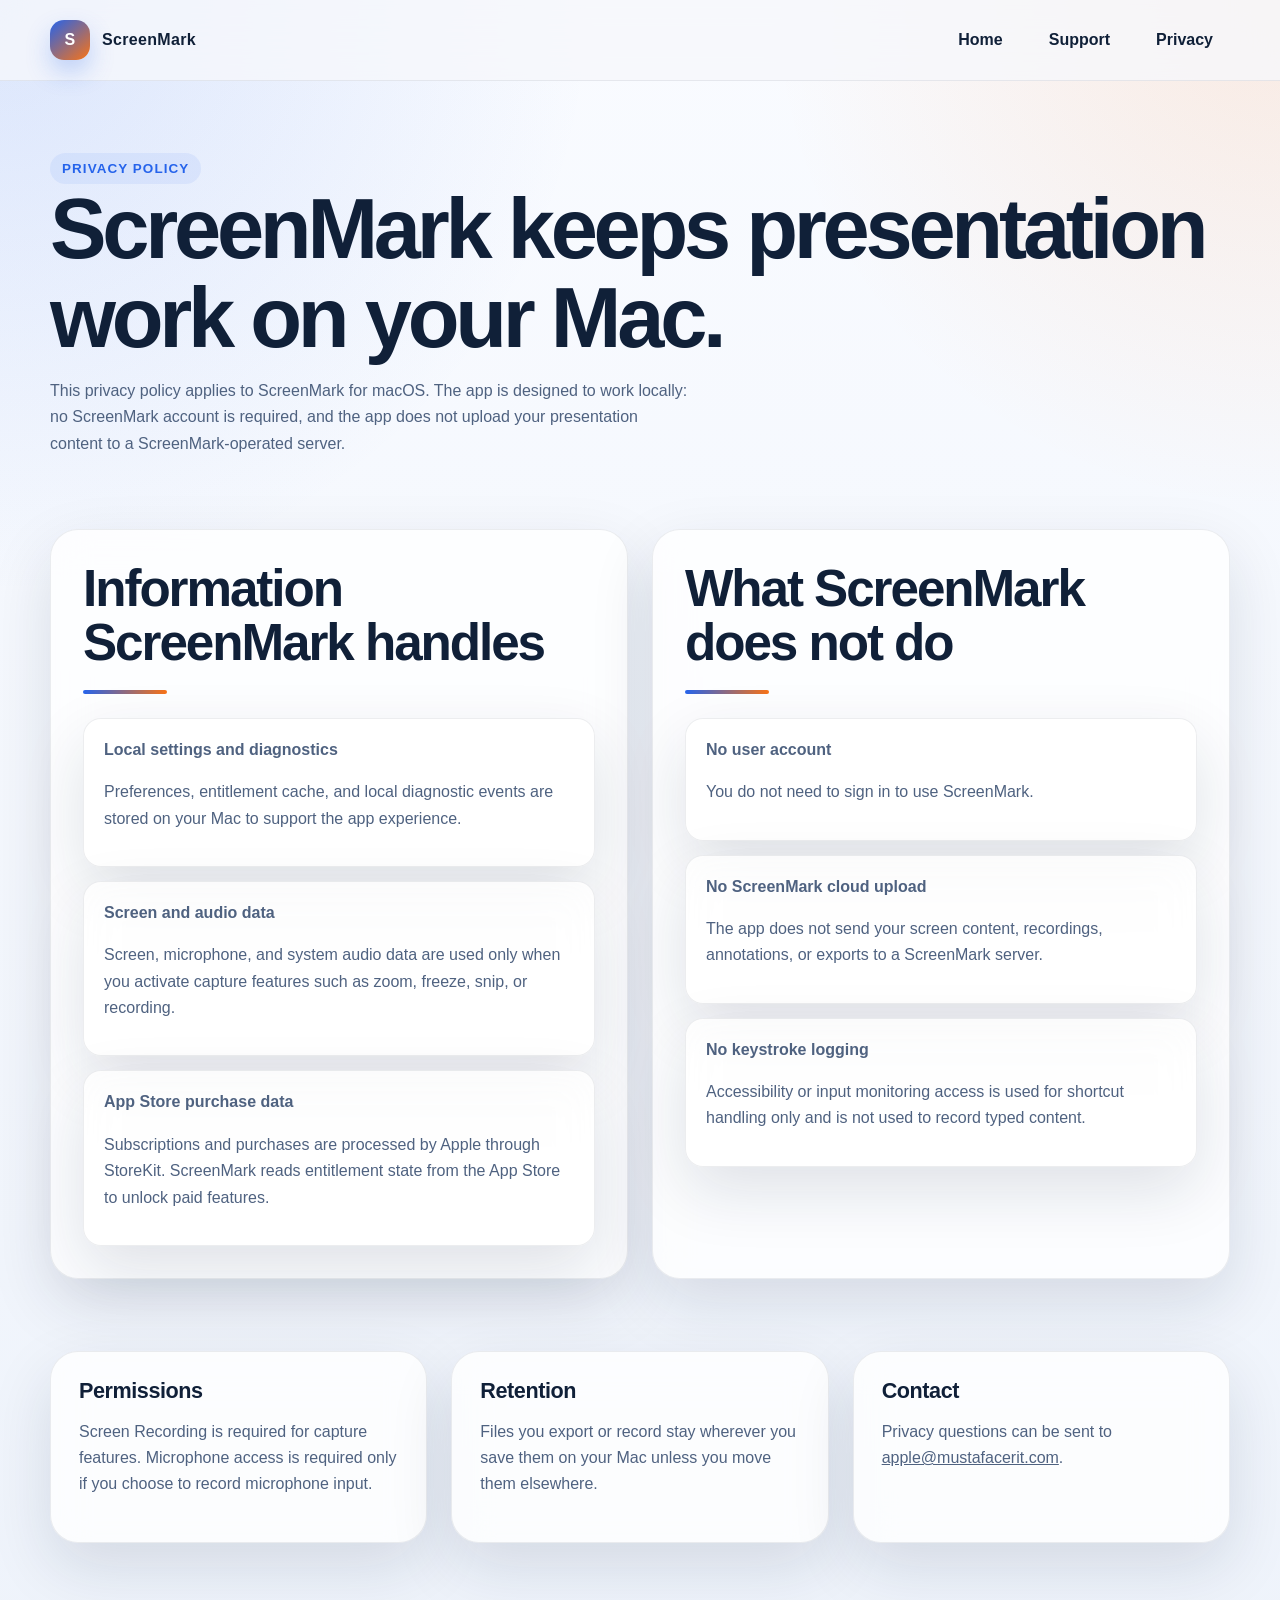
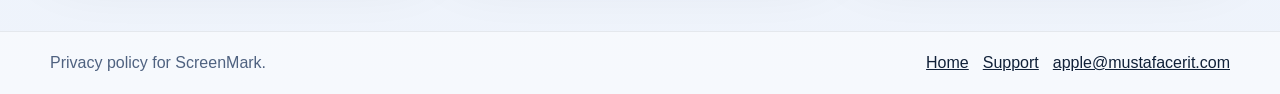
==== privacy/index.html @ 44aa9e3c "Initial site deployment — privacy, support, home pages Co-authored-by: Copilot <223556219+Copilot@us" ====
<!doctype html>
<html lang="en">
<head>
  <meta charset="utf-8">
  <meta name="viewport" content="width=device-width, initial-scale=1">
  <title>ScreenMark Privacy Policy</title>
  <meta name="description" content="Privacy policy for ScreenMark on macOS.">
  <link rel="stylesheet" href="../assets/site.css">
</head>
<body>
  <header class="site-header">
    <div class="shell">
      <a class="brand" href="../">
        <span class="brand-mark">S</span>
        <span>ScreenMark</span>
      </a>
      <nav class="nav" aria-label="Primary">
        <a href="../">Home</a>
        <a href="../support/">Support</a>
        <a href="./">Privacy</a>
      </nav>
    </div>
  </header>

  <main>
    <section class="page-hero">
      <div class="shell">
        <span class="eyebrow">Privacy policy</span>
        <h1>ScreenMark keeps presentation work on your Mac.</h1>
        <p>
          This privacy policy applies to ScreenMark for macOS. The app is designed to work locally:
          no ScreenMark account is required, and the app does not upload your presentation content to
          a ScreenMark-operated server.
        </p>
      </div>
    </section>

    <section class="section">
      <div class="shell two-up">
        <article class="panel">
          <h2>Information ScreenMark handles</h2>
          <div class="accent-rule"></div>
          <ul class="info-list">
            <li>
              <strong>Local settings and diagnostics</strong>
              <p>Preferences, entitlement cache, and local diagnostic events are stored on your Mac to support the app experience.</p>
            </li>
            <li>
              <strong>Screen and audio data</strong>
              <p>Screen, microphone, and system audio data are used only when you activate capture features such as zoom, freeze, snip, or recording.</p>
            </li>
            <li>
              <strong>App Store purchase data</strong>
              <p>Subscriptions and purchases are processed by Apple through StoreKit. ScreenMark reads entitlement state from the App Store to unlock paid features.</p>
            </li>
          </ul>
        </article>

        <article class="panel">
          <h2>What ScreenMark does not do</h2>
          <div class="accent-rule"></div>
          <ul class="info-list">
            <li>
              <strong>No user account</strong>
              <p>You do not need to sign in to use ScreenMark.</p>
            </li>
            <li>
              <strong>No ScreenMark cloud upload</strong>
              <p>The app does not send your screen content, recordings, annotations, or exports to a ScreenMark server.</p>
            </li>
            <li>
              <strong>No keystroke logging</strong>
              <p>Accessibility or input monitoring access is used for shortcut handling only and is not used to record typed content.</p>
            </li>
          </ul>
        </article>
      </div>
    </section>

    <section class="section">
      <div class="shell cards-grid">
        <article class="card">
          <h3>Permissions</h3>
          <p>Screen Recording is required for capture features. Microphone access is required only if you choose to record microphone input.</p>
        </article>
        <article class="card">
          <h3>Retention</h3>
          <p>Files you export or record stay wherever you save them on your Mac unless you move them elsewhere.</p>
        </article>
        <article class="card">
          <h3>Contact</h3>
          <p>Privacy questions can be sent to <a href="mailto:apple@mustafacerit.com">apple@mustafacerit.com</a>.</p>
        </article>
      </div>
    </section>
  </main>

  <footer class="site-footer">
    <div class="shell">
      <p>Privacy policy for ScreenMark.</p>
      <div class="footer-links">
        <a href="../">Home</a>
        <a href="../support/">Support</a>
        <a href="mailto:apple@mustafacerit.com">apple@mustafacerit.com</a>
      </div>
    </div>
  </footer>
</body>
</html>
---- assets/site.css ----
:root {
  --ink: #102038;
  --muted: #4f6280;
  --canvas: #f6f8fc;
  --panel: rgba(255, 255, 255, 0.78);
  --panel-strong: rgba(255, 255, 255, 0.92);
  --line: rgba(16, 32, 56, 0.08);
  --cool: #2563eb;
  --cool-soft: #dbeafe;
  --warm: #f97316;
  --warm-soft: #ffedd5;
  --success: #059669;
  --shadow: 0 24px 64px rgba(16, 32, 56, 0.12);
  --radius-lg: 28px;
  --radius-md: 18px;
  --radius-sm: 12px;
}

* {
  box-sizing: border-box;
}

html {
  scroll-behavior: smooth;
}

body {
  margin: 0;
  font-family: "Avenir Next", "SF Pro Display", "Helvetica Neue", sans-serif;
  color: var(--ink);
  background:
    radial-gradient(circle at top left, rgba(37, 99, 235, 0.14), transparent 28%),
    radial-gradient(circle at top right, rgba(249, 115, 22, 0.12), transparent 24%),
    linear-gradient(180deg, #f9fbff 0%, #eef3fb 100%);
}

a {
  color: inherit;
}

.shell {
  width: min(1180px, calc(100% - 40px));
  margin: 0 auto;
}

.site-header {
  position: sticky;
  top: 0;
  z-index: 10;
  backdrop-filter: blur(20px);
  background: rgba(246, 248, 252, 0.78);
  border-bottom: 1px solid var(--line);
}

.site-header .shell,
.site-footer .shell {
  display: flex;
  align-items: center;
  justify-content: space-between;
  gap: 20px;
  padding: 18px 0;
}

.brand {
  display: inline-flex;
  align-items: center;
  gap: 12px;
  text-decoration: none;
  font-weight: 700;
  letter-spacing: 0.02em;
}

.brand-mark {
  width: 40px;
  height: 40px;
  display: grid;
  place-items: center;
  color: white;
  border-radius: 14px;
  background: linear-gradient(140deg, var(--cool), var(--warm));
  box-shadow: 0 12px 24px rgba(37, 99, 235, 0.25);
}

.nav {
  display: flex;
  flex-wrap: wrap;
  gap: 12px;
}

.nav a,
.button-link {
  display: inline-flex;
  align-items: center;
  justify-content: center;
  gap: 8px;
  min-height: 44px;
  padding: 0 16px;
  border-radius: 999px;
  text-decoration: none;
  font-weight: 600;
  border: 1px solid transparent;
}

.nav a:hover,
.button-link:hover {
  border-color: var(--line);
  background: rgba(255, 255, 255, 0.72);
}

.hero {
  padding: 88px 0 56px;
}

.hero-grid,
.two-up,
.feature-grid,
.pricing-grid,
.cards-grid {
  display: grid;
  gap: 24px;
}

.hero-grid {
  grid-template-columns: minmax(0, 1.15fr) minmax(320px, 0.85fr);
  align-items: center;
}

.eyebrow {
  display: inline-flex;
  align-items: center;
  gap: 8px;
  padding: 8px 12px;
  border-radius: 999px;
  background: rgba(37, 99, 235, 0.08);
  color: var(--cool);
  font-size: 0.84rem;
  font-weight: 700;
  letter-spacing: 0.08em;
  text-transform: uppercase;
}

h1,
h2,
h3 {
  margin: 0 0 14px;
  line-height: 1.05;
}

h1 {
  font-size: clamp(3rem, 7vw, 5.3rem);
  letter-spacing: -0.05em;
}

h2 {
  font-size: clamp(2rem, 4vw, 3.2rem);
  letter-spacing: -0.04em;
}

h3 {
  font-size: 1.35rem;
  letter-spacing: -0.02em;
}

p,
li {
  line-height: 1.65;
  color: var(--muted);
}

.hero-copy p {
  max-width: 64ch;
  font-size: 1.08rem;
}

.cta-row {
  display: flex;
  flex-wrap: wrap;
  gap: 14px;
  margin-top: 28px;
}

.button-link.primary {
  color: white;
  background: linear-gradient(135deg, var(--cool), #1d4ed8);
  box-shadow: 0 16px 34px rgba(37, 99, 235, 0.25);
}

.button-link.secondary {
  background: rgba(255, 255, 255, 0.84);
  border-color: var(--line);
}

.hero-panel,
.panel,
.card,
.price-card,
.info-list li {
  background: var(--panel);
  border: 1px solid var(--line);
  box-shadow: var(--shadow);
  backdrop-filter: blur(18px);
}

.hero-panel {
  border-radius: var(--radius-lg);
  padding: 28px;
}

.panel {
  border-radius: var(--radius-lg);
  padding: 32px;
}

.hero-metrics {
  display: grid;
  grid-template-columns: repeat(3, minmax(0, 1fr));
  gap: 14px;
  margin-top: 22px;
}

.metric {
  padding: 16px;
  border-radius: var(--radius-md);
  background: var(--panel-strong);
}

.metric strong {
  display: block;
  font-size: 1.35rem;
  color: var(--ink);
}

.section {
  padding: 36px 0;
}

.feature-grid,
.pricing-grid,
.cards-grid {
  grid-template-columns: repeat(3, minmax(0, 1fr));
}

.card,
.price-card {
  border-radius: var(--radius-lg);
  padding: 28px;
}

.price-card.highlight {
  border-color: rgba(37, 99, 235, 0.28);
  background:
    linear-gradient(180deg, rgba(37, 99, 235, 0.06), rgba(255, 255, 255, 0.92)),
    white;
}

.price-tag {
  display: inline-flex;
  align-items: baseline;
  gap: 6px;
  font-size: 2rem;
  font-weight: 800;
  color: var(--ink);
}

.price-tag span {
  font-size: 0.95rem;
  font-weight: 600;
  color: var(--muted);
}

.pill {
  display: inline-flex;
  align-items: center;
  gap: 8px;
  margin-top: 12px;
  padding: 7px 12px;
  border-radius: 999px;
  font-size: 0.86rem;
  font-weight: 700;
}

.pill.cool {
  background: var(--cool-soft);
  color: var(--cool);
}

.pill.warm {
  background: var(--warm-soft);
  color: #c2410c;
}

.info-list {
  list-style: none;
  padding: 0;
  margin: 0;
  display: grid;
  gap: 14px;
}

.info-list li {
  padding: 18px 20px;
  border-radius: var(--radius-md);
}

.legal-note {
  font-size: 0.94rem;
}

.site-footer {
  margin-top: 52px;
  border-top: 1px solid var(--line);
  background: rgba(255, 255, 255, 0.5);
}

.site-footer p {
  margin: 0;
}

.footer-links {
  display: flex;
  flex-wrap: wrap;
  gap: 14px;
}

.page-hero {
  padding: 72px 0 20px;
}

.page-hero p {
  max-width: 72ch;
}

.two-up {
  grid-template-columns: repeat(2, minmax(0, 1fr));
}

.accent-rule {
  width: 84px;
  height: 4px;
  margin: 20px 0 24px;
  border-radius: 999px;
  background: linear-gradient(90deg, var(--cool), var(--warm));
}

@media (max-width: 920px) {
  .hero-grid,
  .two-up,
  .feature-grid,
  .pricing-grid,
  .cards-grid {
    grid-template-columns: 1fr;
  }

  .site-header .shell,
  .site-footer .shell {
    flex-direction: column;
    align-items: flex-start;
  }

  .hero {
    padding-top: 56px;
  }

  .hero-metrics {
    grid-template-columns: 1fr;
  }
}
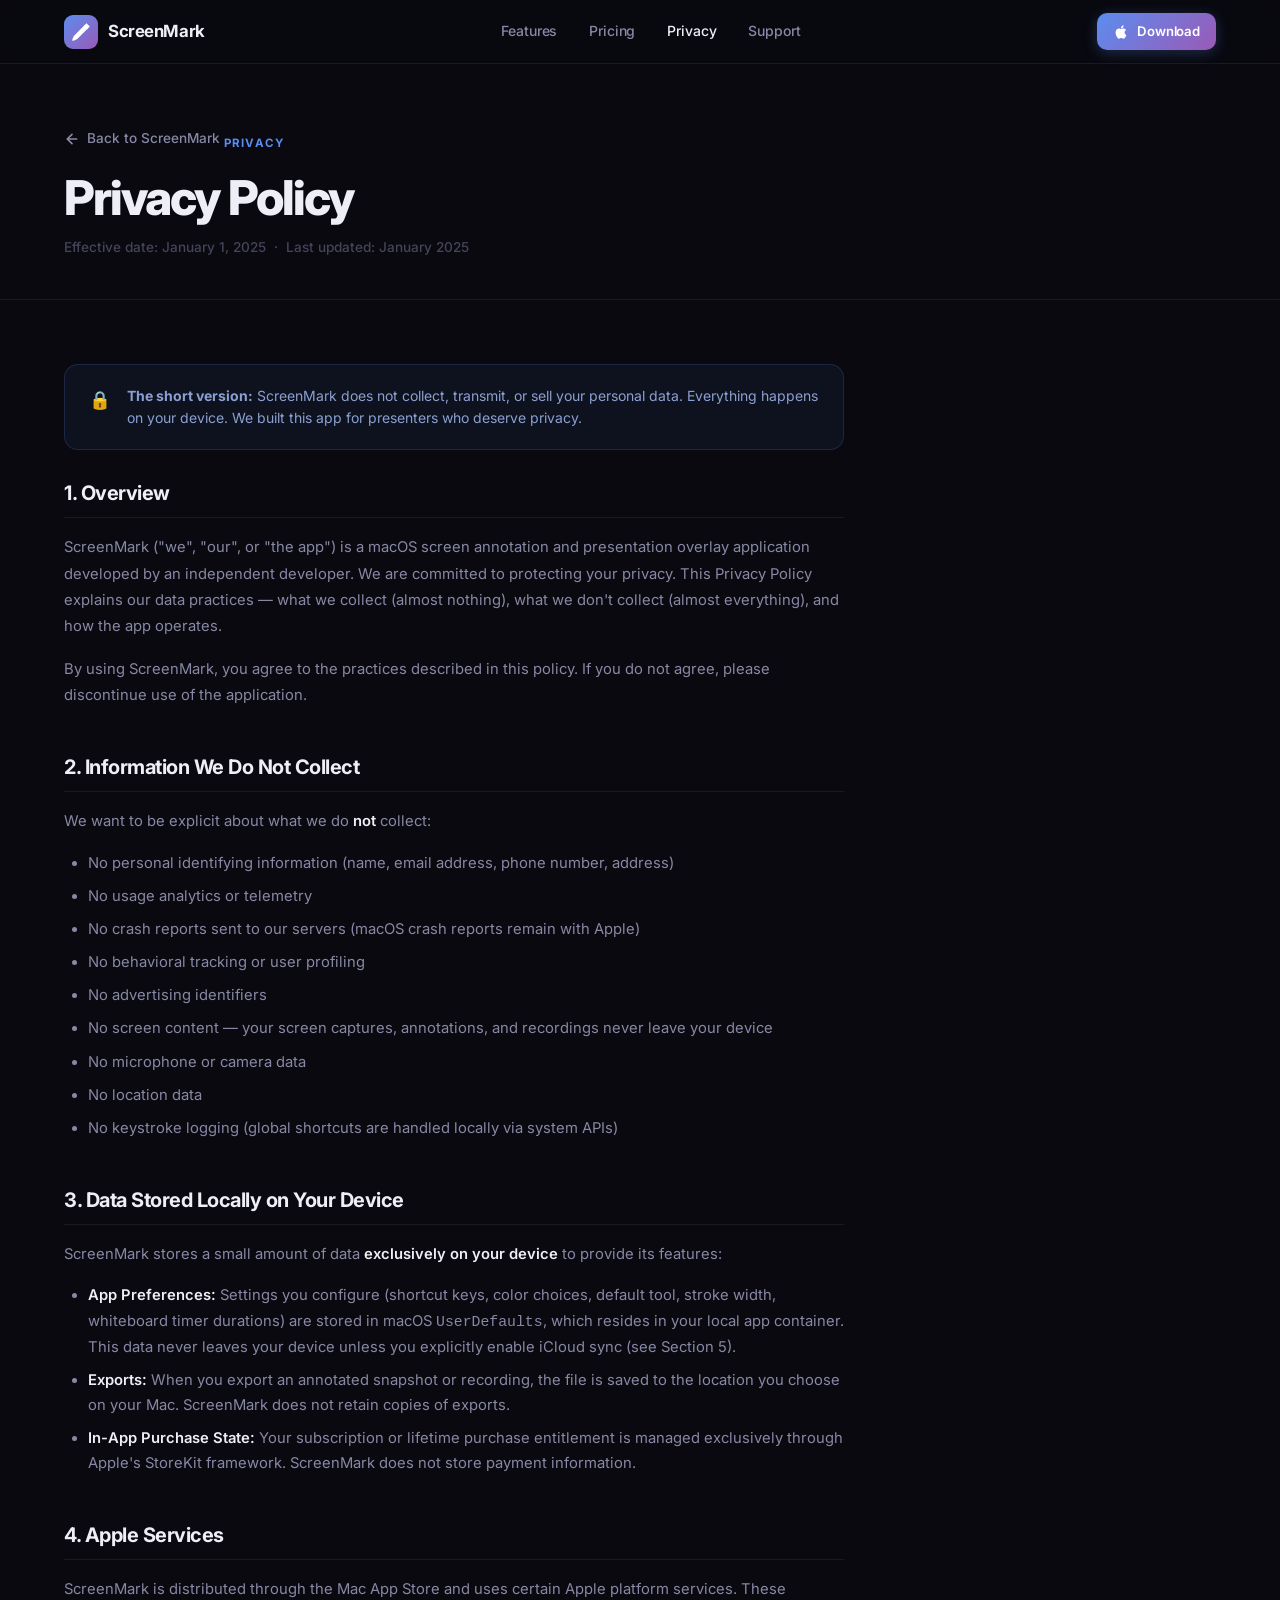
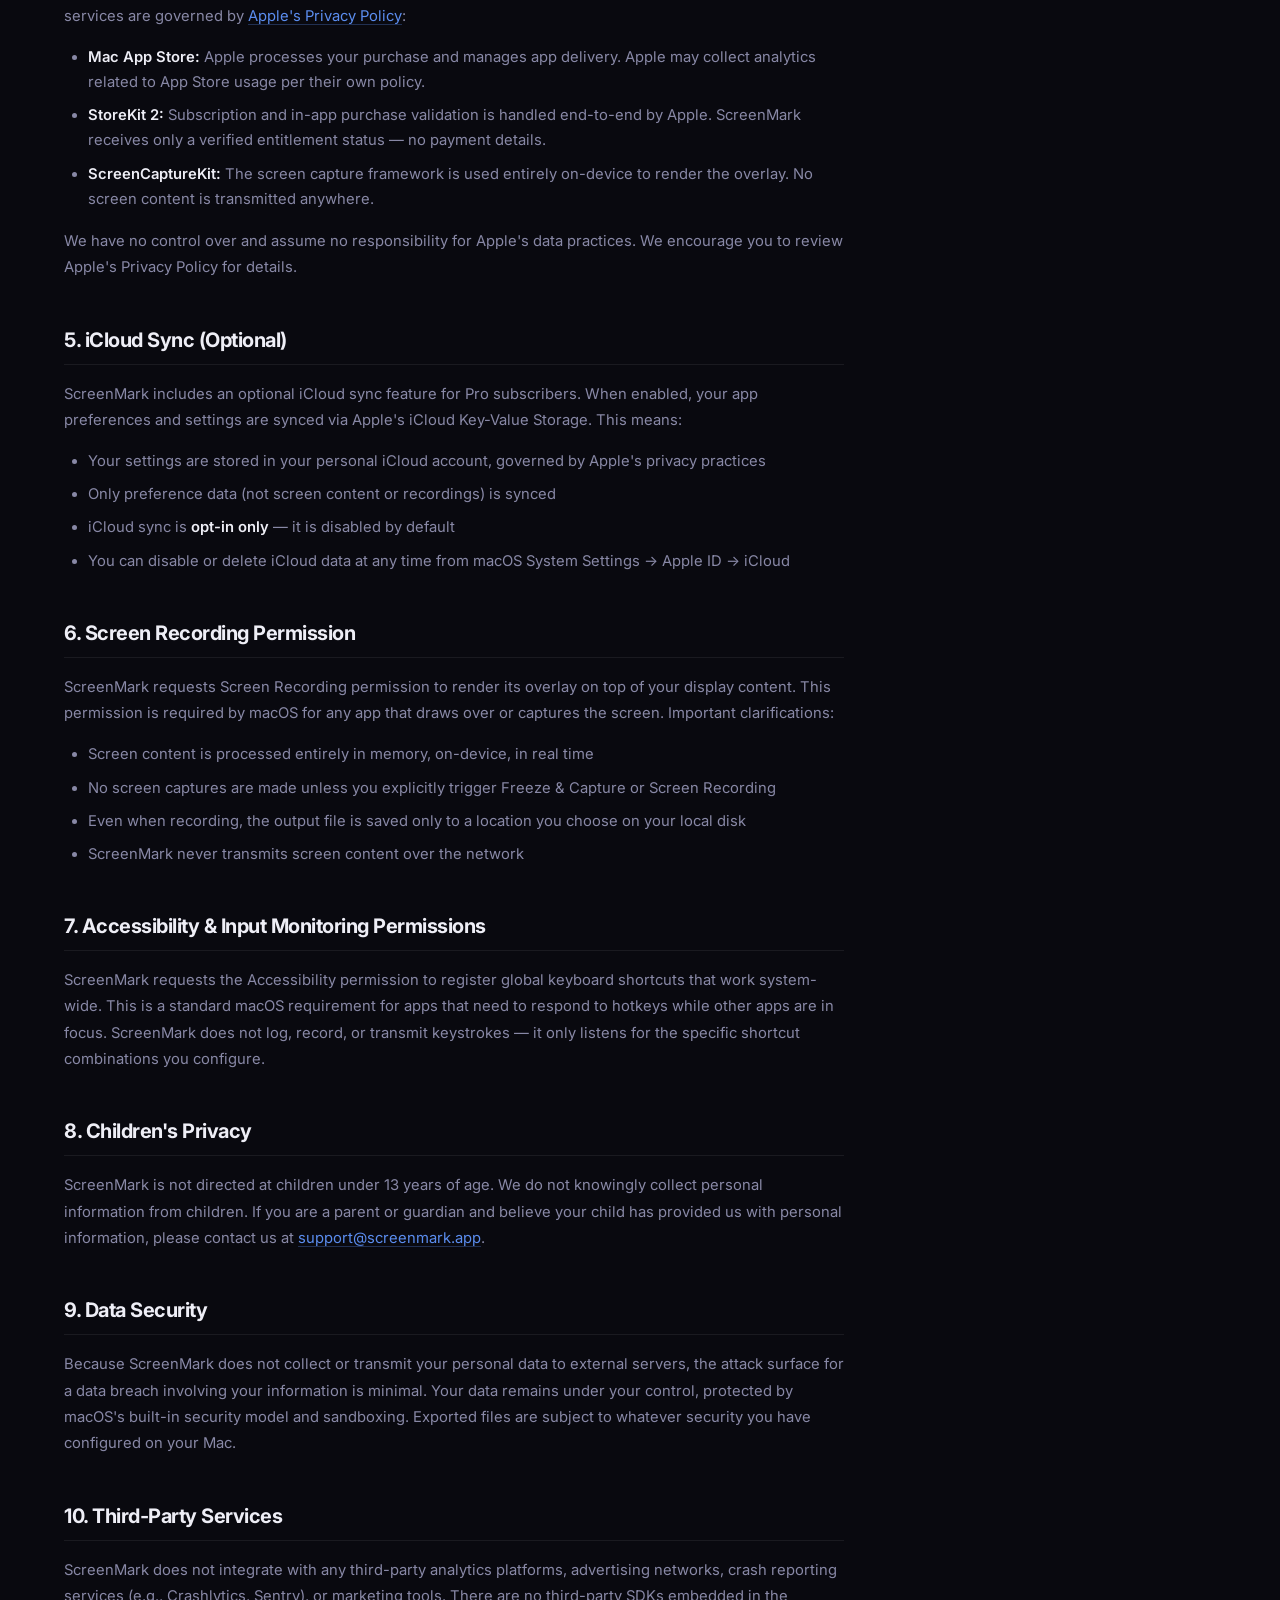
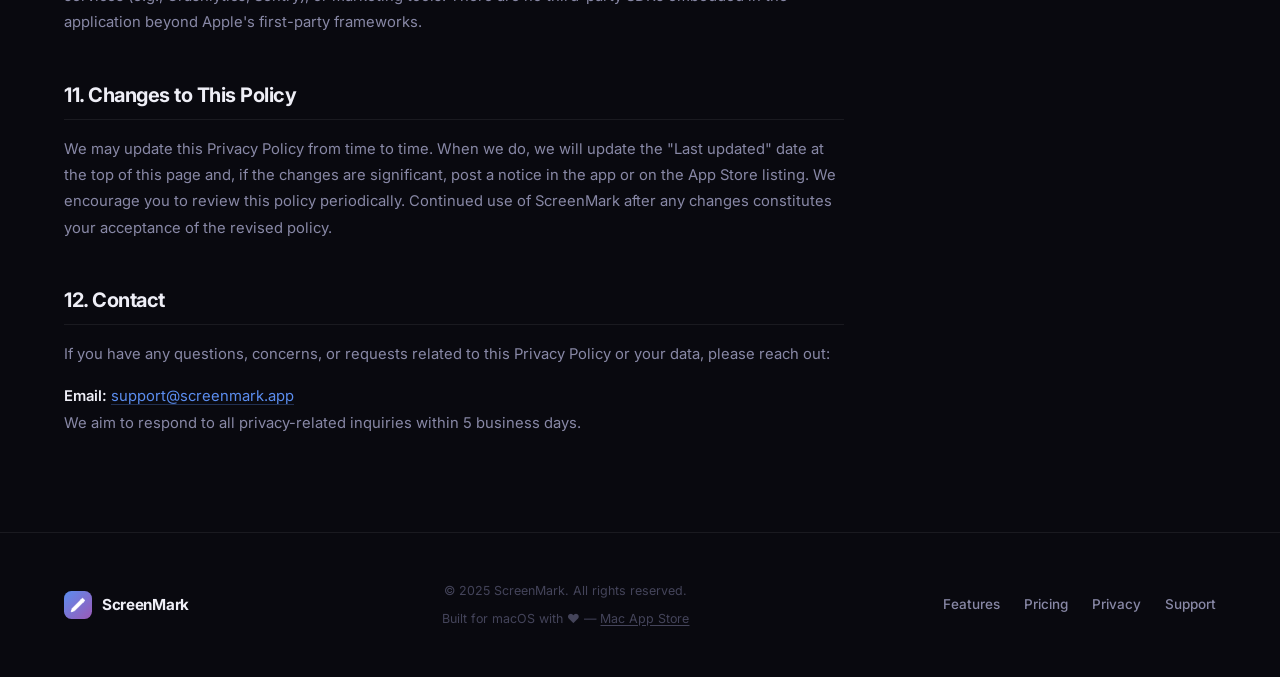
==== commit d0763e87: "Rebuild public site: dark landing page + remove internal docs - Remove all internal docs (adr/, app-" ====
--- a/privacy/index.html
+++ b/privacy/index.html
@@ -1,109 +1,265 @@
-<!doctype html>
+<!DOCTYPE html>
 <html lang="en">
 <head>
-  <meta charset="utf-8">
-  <meta name="viewport" content="width=device-width, initial-scale=1">
-  <title>ScreenMark Privacy Policy</title>
-  <meta name="description" content="Privacy policy for ScreenMark on macOS.">
-  <link rel="stylesheet" href="../assets/site.css">
+  <meta charset="UTF-8" />
+  <meta name="viewport" content="width=device-width, initial-scale=1.0" />
+  <title>Privacy Policy — ScreenMark</title>
+  <meta name="description" content="ScreenMark Privacy Policy. We don't collect your personal data, run no analytics, and store everything locally on your device." />
+  <meta name="robots" content="index, follow" />
+  <link rel="preconnect" href="https://fonts.googleapis.com" />
+  <link rel="preconnect" href="https://fonts.gstatic.com" crossorigin />
+  <link rel="stylesheet" href="../assets/site.css" />
 </head>
 <body>
-  <header class="site-header">
-    <div class="shell">
-      <a class="brand" href="../">
-        <span class="brand-mark">S</span>
-        <span>ScreenMark</span>
+
+<!-- ============================================================
+     NAVIGATION
+     ============================================================ -->
+<nav class="nav">
+  <div class="nav-inner">
+    <a href="../index.html" class="nav-logo">
+      <svg width="34" height="34" viewBox="0 0 34 34" fill="none">
+        <defs>
+          <linearGradient id="lg1" x1="0%" y1="0%" x2="100%" y2="100%">
+            <stop offset="0%" stop-color="#5b8def"/>
+            <stop offset="100%" stop-color="#9b59b6"/>
+          </linearGradient>
+        </defs>
+        <rect width="34" height="34" rx="9" fill="url(#lg1)"/>
+        <path d="M22.5 8.5L25.5 11.5L13 24L8.5 25.5L10 21L22.5 8.5Z" fill="white" stroke="white" stroke-width=".5" stroke-linejoin="round"/>
+        <path d="M20.5 10.5L23.5 13.5" stroke="rgba(255,255,255,0.55)" stroke-width="1.5" stroke-linecap="round"/>
+        <circle cx="10" cy="24" r="1.5" fill="rgba(255,255,255,0.7)"/>
+      </svg>
+      ScreenMark
+    </a>
+
+    <div class="nav-links">
+      <a href="../index.html#features">Features</a>
+      <a href="../index.html#pricing">Pricing</a>
+      <a href="../privacy/" style="color:var(--text-primary)">Privacy</a>
+      <a href="../support/">Support</a>
+    </div>
+
+    <div class="nav-actions">
+      <a href="https://apps.apple.com/app/id6763122210" class="btn-appstore-nav" target="_blank" rel="noopener">
+        <svg width="16" height="16" viewBox="0 0 24 24" fill="currentColor"><path d="M18.71 19.5c-.83 1.24-1.71 2.45-3.05 2.47-1.34.03-1.77-.79-3.29-.79-1.53 0-2 .77-3.27.82-1.31.05-2.3-1.32-3.14-2.53C4.25 17 2.94 12.45 4.7 9.39c.87-1.52 2.43-2.48 4.12-2.51 1.28-.02 2.5.87 3.29.87.78 0 2.26-1.07 3.8-.91.65.03 2.47.26 3.64 1.98-.09.06-2.17 1.28-2.15 3.81.03 3.02 2.65 4.03 2.68 4.04-.03.07-.42 1.44-1.38 2.83M13 3.5c.73-.83 1.94-1.46 2.94-1.5.13 1.17-.34 2.35-1.04 3.19-.69.85-1.83 1.51-2.95 1.42-.15-1.15.41-2.35 1.05-3.11z"/></svg>
+        Download
       </a>
-      <nav class="nav" aria-label="Primary">
-        <a href="../">Home</a>
+      <button class="nav-hamburger" id="hamburger" aria-label="Toggle menu">
+        <span></span><span></span><span></span>
+      </button>
+    </div>
+  </div>
+</nav>
+
+<div class="nav-mobile" id="navMobile">
+  <a href="../index.html#features">Features</a>
+  <a href="../index.html#pricing">Pricing</a>
+  <a href="../privacy/">Privacy</a>
+  <a href="../support/">Support</a>
+  <a href="https://apps.apple.com/app/id6763122210" target="_blank" rel="noopener">↗ Download on Mac App Store</a>
+</div>
+
+<!-- ============================================================
+     PAGE HERO
+     ============================================================ -->
+<div class="page-hero">
+  <div class="container">
+    <a href="../index.html" class="back-link">
+      <svg width="16" height="16" viewBox="0 0 24 24" fill="none" stroke="currentColor" stroke-width="2.5" stroke-linecap="round"><path d="M19 12H5M12 5l-7 7 7 7"/></svg>
+      Back to ScreenMark
+    </a>
+    <span class="section-tag">Privacy</span>
+    <h1>Privacy Policy</h1>
+    <p class="meta-line">Effective date: January 1, 2025 &nbsp;·&nbsp; Last updated: January 2025</p>
+  </div>
+</div>
+
+<!-- ============================================================
+     CONTENT
+     ============================================================ -->
+<div class="page-content">
+  <div class="container">
+    <div class="prose-wrap">
+
+      <div class="info-callout">
+        <div class="info-callout-icon">🔒</div>
+        <p><strong>The short version:</strong> ScreenMark does not collect, transmit, or sell your personal data. Everything happens on your device. We built this app for presenters who deserve privacy.</p>
+      </div>
+
+      <div class="prose">
+
+        <h2>1. Overview</h2>
+        <p>
+          ScreenMark ("we", "our", or "the app") is a macOS screen annotation and presentation overlay application
+          developed by an independent developer. We are committed to protecting your privacy. This Privacy Policy
+          explains our data practices — what we collect (almost nothing), what we don't collect (almost everything),
+          and how the app operates.
+        </p>
+        <p>
+          By using ScreenMark, you agree to the practices described in this policy. If you do not agree, please
+          discontinue use of the application.
+        </p>
+
+        <h2>2. Information We Do Not Collect</h2>
+        <p>We want to be explicit about what we do <strong>not</strong> collect:</p>
+        <ul>
+          <li>No personal identifying information (name, email address, phone number, address)</li>
+          <li>No usage analytics or telemetry</li>
+          <li>No crash reports sent to our servers (macOS crash reports remain with Apple)</li>
+          <li>No behavioral tracking or user profiling</li>
+          <li>No advertising identifiers</li>
+          <li>No screen content — your screen captures, annotations, and recordings never leave your device</li>
+          <li>No microphone or camera data</li>
+          <li>No location data</li>
+          <li>No keystroke logging (global shortcuts are handled locally via system APIs)</li>
+        </ul>
+
+        <h2>3. Data Stored Locally on Your Device</h2>
+        <p>
+          ScreenMark stores a small amount of data <strong>exclusively on your device</strong> to provide its features:
+        </p>
+        <ul>
+          <li><strong>App Preferences:</strong> Settings you configure (shortcut keys, color choices, default tool, stroke width, whiteboard timer durations) are stored in macOS <code>UserDefaults</code>, which resides in your local app container. This data never leaves your device unless you explicitly enable iCloud sync (see Section 5).</li>
+          <li><strong>Exports:</strong> When you export an annotated snapshot or recording, the file is saved to the location you choose on your Mac. ScreenMark does not retain copies of exports.</li>
+          <li><strong>In-App Purchase State:</strong> Your subscription or lifetime purchase entitlement is managed exclusively through Apple's StoreKit framework. ScreenMark does not store payment information.</li>
+        </ul>
+
+        <h2>4. Apple Services</h2>
+        <p>
+          ScreenMark is distributed through the Mac App Store and uses certain Apple platform services. These services
+          are governed by <a href="https://www.apple.com/legal/privacy/" target="_blank" rel="noopener">Apple's Privacy Policy</a>:
+        </p>
+        <ul>
+          <li><strong>Mac App Store:</strong> Apple processes your purchase and manages app delivery. Apple may collect analytics related to App Store usage per their own policy.</li>
+          <li><strong>StoreKit 2:</strong> Subscription and in-app purchase validation is handled end-to-end by Apple. ScreenMark receives only a verified entitlement status — no payment details.</li>
+          <li><strong>ScreenCaptureKit:</strong> The screen capture framework is used entirely on-device to render the overlay. No screen content is transmitted anywhere.</li>
+        </ul>
+        <p>
+          We have no control over and assume no responsibility for Apple's data practices. We encourage you to
+          review Apple's Privacy Policy for details.
+        </p>
+
+        <h2>5. iCloud Sync (Optional)</h2>
+        <p>
+          ScreenMark includes an optional iCloud sync feature for Pro subscribers. When enabled, your app preferences
+          and settings are synced via Apple's iCloud Key-Value Storage. This means:
+        </p>
+        <ul>
+          <li>Your settings are stored in your personal iCloud account, governed by Apple's privacy practices</li>
+          <li>Only preference data (not screen content or recordings) is synced</li>
+          <li>iCloud sync is <strong>opt-in only</strong> — it is disabled by default</li>
+          <li>You can disable or delete iCloud data at any time from macOS System Settings → Apple ID → iCloud</li>
+        </ul>
+
+        <h2>6. Screen Recording Permission</h2>
+        <p>
+          ScreenMark requests Screen Recording permission to render its overlay on top of your display content.
+          This permission is required by macOS for any app that draws over or captures the screen. Important clarifications:
+        </p>
+        <ul>
+          <li>Screen content is processed entirely in memory, on-device, in real time</li>
+          <li>No screen captures are made unless you explicitly trigger Freeze &amp; Capture or Screen Recording</li>
+          <li>Even when recording, the output file is saved only to a location you choose on your local disk</li>
+          <li>ScreenMark never transmits screen content over the network</li>
+        </ul>
+
+        <h2>7. Accessibility &amp; Input Monitoring Permissions</h2>
+        <p>
+          ScreenMark requests the Accessibility permission to register global keyboard shortcuts that work system-wide.
+          This is a standard macOS requirement for apps that need to respond to hotkeys while other apps are in focus.
+          ScreenMark does not log, record, or transmit keystrokes — it only listens for the specific shortcut
+          combinations you configure.
+        </p>
+
+        <h2>8. Children's Privacy</h2>
+        <p>
+          ScreenMark is not directed at children under 13 years of age. We do not knowingly collect personal
+          information from children. If you are a parent or guardian and believe your child has provided us with
+          personal information, please contact us at <a href="mailto:support@screenmark.app">support@screenmark.app</a>.
+        </p>
+
+        <h2>9. Data Security</h2>
+        <p>
+          Because ScreenMark does not collect or transmit your personal data to external servers, the attack
+          surface for a data breach involving your information is minimal. Your data remains under your control,
+          protected by macOS's built-in security model and sandboxing. Exported files are subject to whatever
+          security you have configured on your Mac.
+        </p>
+
+        <h2>10. Third-Party Services</h2>
+        <p>
+          ScreenMark does not integrate with any third-party analytics platforms, advertising networks, crash
+          reporting services (e.g., Crashlytics, Sentry), or marketing tools. There are no third-party SDKs
+          embedded in the application beyond Apple's first-party frameworks.
+        </p>
+
+        <h2>11. Changes to This Policy</h2>
+        <p>
+          We may update this Privacy Policy from time to time. When we do, we will update the "Last updated"
+          date at the top of this page and, if the changes are significant, post a notice in the app or on
+          the App Store listing. We encourage you to review this policy periodically. Continued use of
+          ScreenMark after any changes constitutes your acceptance of the revised policy.
+        </p>
+
+        <h2>12. Contact</h2>
+        <p>
+          If you have any questions, concerns, or requests related to this Privacy Policy or your data, please
+          reach out:
+        </p>
+        <p>
+          <strong>Email:</strong> <a href="mailto:support@screenmark.app">support@screenmark.app</a><br />
+          We aim to respond to all privacy-related inquiries within 5 business days.
+        </p>
+
+      </div><!-- /prose -->
+    </div><!-- /prose-wrap -->
+  </div>
+</div>
+
+<!-- ============================================================
+     FOOTER
+     ============================================================ -->
+<footer class="footer">
+  <div class="container">
+    <div class="footer-inner">
+      <a href="../index.html" class="footer-brand">
+        <svg width="28" height="28" viewBox="0 0 34 34" fill="none">
+          <defs>
+            <linearGradient id="lg2" x1="0%" y1="0%" x2="100%" y2="100%">
+              <stop offset="0%" stop-color="#5b8def"/>
+              <stop offset="100%" stop-color="#9b59b6"/>
+            </linearGradient>
+          </defs>
+          <rect width="34" height="34" rx="9" fill="url(#lg2)"/>
+          <path d="M22.5 8.5L25.5 11.5L13 24L8.5 25.5L10 21L22.5 8.5Z" fill="white" stroke="white" stroke-width=".5" stroke-linejoin="round"/>
+          <path d="M20.5 10.5L23.5 13.5" stroke="rgba(255,255,255,0.55)" stroke-width="1.5" stroke-linecap="round"/>
+          <circle cx="10" cy="24" r="1.5" fill="rgba(255,255,255,0.7)"/>
+        </svg>
+        ScreenMark
+      </a>
+
+      <div class="footer-center">
+        <p class="footer-copy">&copy; 2025 ScreenMark. All rights reserved.</p>
+        <p class="footer-copy">Built for macOS with ❤️ — <a href="https://apps.apple.com/app/id6763122210" target="_blank" rel="noopener">Mac App Store</a></p>
+      </div>
+
+      <nav class="footer-links">
+        <a href="../index.html#features">Features</a>
+        <a href="../index.html#pricing">Pricing</a>
+        <a href="../privacy/">Privacy</a>
         <a href="../support/">Support</a>
-        <a href="./">Privacy</a>
       </nav>
     </div>
-  </header>
-
-  <main>
-    <section class="page-hero">
-      <div class="shell">
-        <span class="eyebrow">Privacy policy</span>
-        <h1>ScreenMark keeps presentation work on your Mac.</h1>
-        <p>
-          This privacy policy applies to ScreenMark for macOS. The app is designed to work locally:
-          no ScreenMark account is required, and the app does not upload your presentation content to
-          a ScreenMark-operated server.
-        </p>
-      </div>
-    </section>
-
-    <section class="section">
-      <div class="shell two-up">
-        <article class="panel">
-          <h2>Information ScreenMark handles</h2>
-          <div class="accent-rule"></div>
-          <ul class="info-list">
-            <li>
-              <strong>Local settings and diagnostics</strong>
-              <p>Preferences, entitlement cache, and local diagnostic events are stored on your Mac to support the app experience.</p>
-            </li>
-            <li>
-              <strong>Screen and audio data</strong>
-              <p>Screen, microphone, and system audio data are used only when you activate capture features such as zoom, freeze, snip, or recording.</p>
-            </li>
-            <li>
-              <strong>App Store purchase data</strong>
-              <p>Subscriptions and purchases are processed by Apple through StoreKit. ScreenMark reads entitlement state from the App Store to unlock paid features.</p>
-            </li>
-          </ul>
-        </article>
-
-        <article class="panel">
-          <h2>What ScreenMark does not do</h2>
-          <div class="accent-rule"></div>
-          <ul class="info-list">
-            <li>
-              <strong>No user account</strong>
-              <p>You do not need to sign in to use ScreenMark.</p>
-            </li>
-            <li>
-              <strong>No ScreenMark cloud upload</strong>
-              <p>The app does not send your screen content, recordings, annotations, or exports to a ScreenMark server.</p>
-            </li>
-            <li>
-              <strong>No keystroke logging</strong>
-              <p>Accessibility or input monitoring access is used for shortcut handling only and is not used to record typed content.</p>
-            </li>
-          </ul>
-        </article>
-      </div>
-    </section>
-
-    <section class="section">
-      <div class="shell cards-grid">
-        <article class="card">
-          <h3>Permissions</h3>
-          <p>Screen Recording is required for capture features. Microphone access is required only if you choose to record microphone input.</p>
-        </article>
-        <article class="card">
-          <h3>Retention</h3>
-          <p>Files you export or record stay wherever you save them on your Mac unless you move them elsewhere.</p>
-        </article>
-        <article class="card">
-          <h3>Contact</h3>
-          <p>Privacy questions can be sent to <a href="mailto:apple@mustafacerit.com">apple@mustafacerit.com</a>.</p>
-        </article>
-      </div>
-    </section>
-  </main>
-
-  <footer class="site-footer">
-    <div class="shell">
-      <p>Privacy policy for ScreenMark.</p>
-      <div class="footer-links">
-        <a href="../">Home</a>
-        <a href="../support/">Support</a>
-        <a href="mailto:apple@mustafacerit.com">apple@mustafacerit.com</a>
-      </div>
-    </div>
-  </footer>
+  </div>
+</footer>
+
+<script>
+  const btn = document.getElementById('hamburger');
+  const menu = document.getElementById('navMobile');
+  btn.addEventListener('click', () => menu.classList.toggle('open'));
+  menu.querySelectorAll('a').forEach(a => a.addEventListener('click', () => menu.classList.remove('open')));
+</script>
+
 </body>
 </html>
--- a/assets/site.css
+++ b/assets/site.css
@@ -1,367 +1,1124 @@
+/* ============================================================
+   SCREENMARK — SITE STYLESHEET
+   ============================================================ */
+
+@import url('https://fonts.googleapis.com/css2?family=Inter:wght@300;400;500;600;700;800;900&display=swap');
+
+/* ============================================================
+   DESIGN TOKENS
+   ============================================================ */
 :root {
-  --ink: #102038;
-  --muted: #4f6280;
-  --canvas: #f6f8fc;
-  --panel: rgba(255, 255, 255, 0.78);
-  --panel-strong: rgba(255, 255, 255, 0.92);
-  --line: rgba(16, 32, 56, 0.08);
-  --cool: #2563eb;
-  --cool-soft: #dbeafe;
-  --warm: #f97316;
-  --warm-soft: #ffedd5;
-  --success: #059669;
-  --shadow: 0 24px 64px rgba(16, 32, 56, 0.12);
-  --radius-lg: 28px;
-  --radius-md: 18px;
-  --radius-sm: 12px;
-}
-
-* {
-  box-sizing: border-box;
-}
+  --bg-primary:     #09090f;
+  --bg-secondary:   #0d0d16;
+  --bg-card:        #10101a;
+  --bg-card-hover:  #15152280;
+  --bg-window:      #13131e;
+
+  --border:         rgba(255, 255, 255, 0.07);
+  --border-strong:  rgba(255, 255, 255, 0.11);
+  --border-accent:  rgba(91, 141, 239, 0.28);
+
+  --text-primary:   #eeeef6;
+  --text-secondary: #8888a6;
+  --text-muted:     #44445a;
+
+  --accent-1:  #5b8def;
+  --accent-2:  #9b59b6;
+  --accent-3:  #7c6cf0;
+
+  --grad:       linear-gradient(135deg, #5b8def 0%, #9b59b6 100%);
+  --grad-h:     linear-gradient(135deg, #6f9ef3 0%, #aa68c6 100%);
+  --grad-sub:   linear-gradient(135deg, rgba(91,141,239,.14) 0%, rgba(155,89,182,.14) 100%);
+  --grad-glow:  radial-gradient(ellipse at 50% -10%, rgba(91,141,239,.22) 0%, transparent 65%);
+  --grad-grid:  linear-gradient(rgba(255,255,255,.035) 1px, transparent 1px),
+                linear-gradient(90deg, rgba(255,255,255,.035) 1px, transparent 1px);
+
+  --font: 'Inter', system-ui, -apple-system, BlinkMacSystemFont, 'Segoe UI', sans-serif;
+
+  --sp-1:  4px;
+  --sp-2:  8px;
+  --sp-3:  12px;
+  --sp-4:  16px;
+  --sp-5:  20px;
+  --sp-6:  24px;
+  --sp-8:  32px;
+  --sp-10: 40px;
+  --sp-12: 48px;
+  --sp-16: 64px;
+  --sp-24: 96px;
+
+  --r-sm: 6px;
+  --r-md: 10px;
+  --r-lg: 14px;
+  --r-xl: 20px;
+  --r-2xl: 28px;
+
+  --shadow-sm:   0 2px 8px rgba(0,0,0,.35);
+  --shadow-md:   0 4px 24px rgba(0,0,0,.45);
+  --shadow-lg:   0 8px 48px rgba(0,0,0,.55);
+  --shadow-glow: 0 0 60px rgba(91,141,239,.12);
+
+  --ease: cubic-bezier(.4,0,.2,1);
+  --t:    .2s;
+  --ts:   .35s;
+
+  --nav-h: 64px;
+  --container: 1200px;
+  --pad: 24px;
+}
+
+/* ============================================================
+   RESET
+   ============================================================ */
+*, *::before, *::after { box-sizing: border-box; margin: 0; padding: 0; }
 
 html {
+  font-size: 16px;
   scroll-behavior: smooth;
+  -webkit-font-smoothing: antialiased;
+  -moz-osx-font-smoothing: grayscale;
 }
 
 body {
-  margin: 0;
-  font-family: "Avenir Next", "SF Pro Display", "Helvetica Neue", sans-serif;
-  color: var(--ink);
-  background:
-    radial-gradient(circle at top left, rgba(37, 99, 235, 0.14), transparent 28%),
-    radial-gradient(circle at top right, rgba(249, 115, 22, 0.12), transparent 24%),
-    linear-gradient(180deg, #f9fbff 0%, #eef3fb 100%);
-}
-
-a {
-  color: inherit;
-}
-
-.shell {
-  width: min(1180px, calc(100% - 40px));
+  font-family: var(--font);
+  background: var(--bg-primary);
+  color: var(--text-primary);
+  line-height: 1.6;
+  overflow-x: hidden;
+}
+
+img, svg { max-width: 100%; display: block; }
+a { color: inherit; text-decoration: none; }
+ul, ol { list-style: none; }
+button { font-family: inherit; cursor: pointer; border: none; background: none; }
+
+/* ============================================================
+   TYPOGRAPHY
+   ============================================================ */
+h1, h2, h3, h4 {
+  line-height: 1.15;
+  letter-spacing: -.03em;
+  font-weight: 700;
+}
+h1 { font-size: clamp(2.6rem, 6.5vw, 4.75rem); font-weight: 800; }
+h2 { font-size: clamp(1.85rem, 4vw, 2.8rem); }
+h3 { font-size: clamp(1.15rem, 2vw, 1.4rem); font-weight: 700; }
+p  { color: var(--text-secondary); }
+
+.gradient-text {
+  background: var(--grad);
+  -webkit-background-clip: text;
+  -webkit-text-fill-color: transparent;
+  background-clip: text;
+}
+
+/* ============================================================
+   LAYOUT
+   ============================================================ */
+.container {
+  max-width: var(--container);
   margin: 0 auto;
-}
-
-.site-header {
+  padding: 0 var(--pad);
+}
+
+/* ============================================================
+   NAVIGATION
+   ============================================================ */
+.nav {
   position: sticky;
   top: 0;
-  z-index: 10;
-  backdrop-filter: blur(20px);
-  background: rgba(246, 248, 252, 0.78);
-  border-bottom: 1px solid var(--line);
-}
-
-.site-header .shell,
-.site-footer .shell {
+  z-index: 200;
+  height: var(--nav-h);
+  display: flex;
+  align-items: center;
+  background: rgba(9, 9, 15, .82);
+  backdrop-filter: blur(24px) saturate(180%);
+  -webkit-backdrop-filter: blur(24px) saturate(180%);
+  border-bottom: 1px solid var(--border);
+}
+
+.nav-inner {
   display: flex;
   align-items: center;
   justify-content: space-between;
-  gap: 20px;
-  padding: 18px 0;
-}
-
-.brand {
-  display: inline-flex;
-  align-items: center;
-  gap: 12px;
-  text-decoration: none;
+  width: 100%;
+  max-width: var(--container);
+  margin: 0 auto;
+  padding: 0 var(--pad);
+  gap: var(--sp-8);
+}
+
+.nav-logo {
+  display: flex;
+  align-items: center;
+  gap: 10px;
+  font-size: 1.05rem;
   font-weight: 700;
-  letter-spacing: 0.02em;
-}
-
-.brand-mark {
-  width: 40px;
-  height: 40px;
-  display: grid;
-  place-items: center;
-  color: white;
-  border-radius: 14px;
-  background: linear-gradient(140deg, var(--cool), var(--warm));
-  box-shadow: 0 12px 24px rgba(37, 99, 235, 0.25);
-}
-
-.nav {
-  display: flex;
-  flex-wrap: wrap;
-  gap: 12px;
-}
-
-.nav a,
-.button-link {
+  letter-spacing: -.025em;
+  color: var(--text-primary);
+  flex-shrink: 0;
+  transition: opacity var(--t) var(--ease);
+}
+.nav-logo:hover { opacity: .8; }
+
+.nav-links {
+  display: flex;
+  align-items: center;
+  gap: var(--sp-8);
+  flex: 1;
+  justify-content: center;
+}
+.nav-links a {
+  font-size: .875rem;
+  font-weight: 500;
+  color: var(--text-secondary);
+  letter-spacing: -.01em;
+  transition: color var(--t) var(--ease);
+}
+.nav-links a:hover { color: var(--text-primary); }
+
+.nav-actions { display: flex; align-items: center; gap: var(--sp-3); flex-shrink: 0; }
+
+.nav-hamburger {
+  display: none;
+  flex-direction: column;
+  gap: 5px;
+  padding: 8px;
+}
+.nav-hamburger span {
+  display: block;
+  width: 22px;
+  height: 2px;
+  background: var(--text-secondary);
+  border-radius: 2px;
+  transition: var(--t) var(--ease);
+}
+
+.nav-mobile {
+  display: none;
+  position: fixed;
+  top: var(--nav-h);
+  left: 0;
+  right: 0;
+  z-index: 199;
+  background: rgba(9, 9, 15, .97);
+  backdrop-filter: blur(24px);
+  border-bottom: 1px solid var(--border);
+  padding: var(--sp-5) var(--pad) var(--sp-6);
+  flex-direction: column;
+  gap: var(--sp-1);
+}
+.nav-mobile.open { display: flex; }
+.nav-mobile a {
+  padding: var(--sp-3) 0;
+  font-size: .95rem;
+  font-weight: 500;
+  color: var(--text-secondary);
+  border-bottom: 1px solid var(--border);
+  transition: color var(--t) var(--ease);
+}
+.nav-mobile a:last-child { border: none; }
+.nav-mobile a:hover { color: var(--text-primary); }
+
+/* ============================================================
+   BUTTONS
+   ============================================================ */
+.btn {
   display: inline-flex;
   align-items: center;
   justify-content: center;
   gap: 8px;
-  min-height: 44px;
+  padding: 10px 20px;
+  border-radius: var(--r-md);
+  font-size: .875rem;
+  font-weight: 600;
+  letter-spacing: -.01em;
+  white-space: nowrap;
+  cursor: pointer;
+  border: none;
+  text-decoration: none;
+  transition: all var(--t) var(--ease);
+  line-height: 1;
+}
+
+.btn-primary {
+  background: var(--grad);
+  color: #fff;
+  box-shadow: 0 4px 20px rgba(91,141,239,.3);
+}
+.btn-primary:hover {
+  background: var(--grad-h);
+  transform: translateY(-1px);
+  box-shadow: 0 8px 32px rgba(91,141,239,.42);
+}
+.btn-primary:active { transform: translateY(0); }
+
+.btn-ghost {
+  background: transparent;
+  color: var(--text-secondary);
+  border: 1px solid var(--border-strong);
+}
+.btn-ghost:hover {
+  color: var(--text-primary);
+  border-color: var(--border-accent);
+  background: rgba(91,141,239,.06);
+}
+
+.btn-lg {
+  padding: 14px 28px;
+  font-size: 1rem;
+  border-radius: var(--r-lg);
+}
+
+.btn-sm {
+  padding: 7px 14px;
+  font-size: .8rem;
+  border-radius: var(--r-sm);
+}
+
+.btn-appstore-nav {
+  display: inline-flex;
+  align-items: center;
+  gap: 8px;
+  padding: 8px 16px;
+  background: var(--grad);
+  color: #fff;
+  border-radius: var(--r-md);
+  font-size: .825rem;
+  font-weight: 600;
+  letter-spacing: -.01em;
+  transition: all var(--t) var(--ease);
+  box-shadow: 0 3px 14px rgba(91,141,239,.28);
+}
+.btn-appstore-nav:hover {
+  transform: translateY(-1px);
+  box-shadow: 0 6px 22px rgba(91,141,239,.42);
+  opacity: .95;
+}
+
+/* ============================================================
+   HERO
+   ============================================================ */
+.hero {
+  position: relative;
+  padding: var(--sp-24) 0 var(--sp-16);
+  overflow: hidden;
+}
+
+.hero-glow {
+  position: absolute;
+  top: -120px;
+  left: 50%;
+  transform: translateX(-50%);
+  width: 900px;
+  height: 700px;
+  background: var(--grad-glow);
+  pointer-events: none;
+  z-index: 0;
+}
+
+.hero-grid-bg {
+  position: absolute;
+  inset: 0;
+  background-image: var(--grad-grid);
+  background-size: 56px 56px;
+  mask-image: radial-gradient(ellipse at 50% 0%, rgba(0,0,0,.6) 0%, transparent 72%);
+  -webkit-mask-image: radial-gradient(ellipse at 50% 0%, rgba(0,0,0,.6) 0%, transparent 72%);
+  pointer-events: none;
+  z-index: 0;
+}
+
+.hero-inner {
+  position: relative;
+  z-index: 1;
+  display: flex;
+  flex-direction: column;
+  align-items: center;
+  text-align: center;
+  gap: var(--sp-8);
+}
+
+.hero-badge {
+  display: inline-flex;
+  align-items: center;
+  gap: 8px;
+  padding: 6px 14px;
+  background: rgba(91,141,239,.1);
+  border: 1px solid rgba(91,141,239,.25);
+  border-radius: 100px;
+  font-size: .775rem;
+  font-weight: 600;
+  color: #7aacf5;
+  letter-spacing: .02em;
+}
+.badge-dot {
+  width: 6px;
+  height: 6px;
+  border-radius: 50%;
+  background: var(--accent-1);
+  animation: badgePulse 2.2s ease-in-out infinite;
+}
+
+@keyframes badgePulse {
+  0%, 100% { opacity: 1; transform: scale(1); }
+  50% { opacity: .5; transform: scale(1.35); }
+}
+
+.hero-headline {
+  max-width: 720px;
+  letter-spacing: -.045em;
+  line-height: 1.06;
+}
+.hero-sub {
+  font-size: clamp(.95rem, 2vw, 1.15rem);
+  color: var(--text-secondary);
+  max-width: 530px;
+  line-height: 1.7;
+  font-weight: 400;
+}
+.hero-ctas {
+  display: flex;
+  gap: var(--sp-4);
+  flex-wrap: wrap;
+  justify-content: center;
+  align-items: center;
+}
+
+.hero-meta {
+  display: flex;
+  align-items: center;
+  gap: var(--sp-5);
+  flex-wrap: wrap;
+  justify-content: center;
+}
+.hero-meta-item {
+  display: flex;
+  align-items: center;
+  gap: 7px;
+  font-size: .8rem;
+  color: var(--text-muted);
+  font-weight: 500;
+}
+.hero-meta-item svg { color: var(--accent-1); }
+
+/* ============================================================
+   MOCK MACOS WINDOW
+   ============================================================ */
+.hero-window-wrap {
+  position: relative;
+  width: 100%;
+  max-width: 880px;
+  margin-top: var(--sp-4);
+}
+
+.window-outer-glow {
+  position: absolute;
+  inset: -60px;
+  background: radial-gradient(ellipse at 50% 55%, rgba(91,141,239,.16) 0%, rgba(155,89,182,.07) 40%, transparent 70%);
+  pointer-events: none;
+}
+
+.mac-window {
+  position: relative;
+  border-radius: var(--r-xl);
+  overflow: hidden;
+  border: 1px solid rgba(255,255,255,.1);
+  box-shadow:
+    0 0 0 1px rgba(255,255,255,.04) inset,
+    var(--shadow-lg),
+    0 0 100px rgba(91,141,239,.1);
+}
+
+.mac-titlebar {
+  display: flex;
+  align-items: center;
+  gap: var(--sp-4);
+  height: 44px;
   padding: 0 16px;
-  border-radius: 999px;
-  text-decoration: none;
+  background: #1c1c2a;
+  border-bottom: 1px solid rgba(255,255,255,.07);
+  flex-shrink: 0;
+}
+.mac-dots { display: flex; gap: 7px; }
+.mac-dot {
+  width: 12px; height: 12px;
+  border-radius: 50%;
+}
+.mac-dot.close  { background: #ff5f57; box-shadow: 0 0 6px rgba(255,95,87,.5); }
+.mac-dot.min    { background: #febc2e; box-shadow: 0 0 6px rgba(254,188,46,.4); }
+.mac-dot.max    { background: #28c840; box-shadow: 0 0 6px rgba(40,200,64,.4); }
+
+.mac-title-text {
+  flex: 1;
+  text-align: center;
+  font-size: .78rem;
+  font-weight: 500;
+  color: var(--text-muted);
+  letter-spacing: -.01em;
+}
+
+.mac-content {
+  position: relative;
+  height: 460px;
+  background: linear-gradient(160deg, #181826 0%, #10101c 100%);
+  overflow: hidden;
+}
+
+/* Slide inside the window */
+.slide-frame {
+  position: absolute;
+  inset: 20px;
+  border-radius: var(--r-lg);
+  background: linear-gradient(140deg, #1d1d30 0%, #151524 100%);
+  border: 1px solid rgba(255,255,255,.05);
+  overflow: hidden;
+  display: flex;
+  flex-direction: column;
+  align-items: center;
+  justify-content: center;
+  gap: 18px;
+}
+
+.slide-header {
+  text-align: center;
+}
+.slide-eyebrow {
+  font-size: .65rem;
+  font-weight: 700;
+  letter-spacing: .14em;
+  text-transform: uppercase;
+  color: var(--text-muted);
+  margin-bottom: 8px;
+}
+.slide-title {
+  font-size: 1.9rem;
+  font-weight: 800;
+  letter-spacing: -.04em;
+  color: rgba(255,255,255,.88);
+}
+
+.slide-chart-area {
+  display: flex;
+  align-items: flex-end;
+  gap: 10px;
+  height: 90px;
+  padding: 0 var(--sp-4);
+}
+.s-bar {
+  border-radius: 4px 4px 0 0;
+  width: 28px;
+  transition: opacity .3s;
+}
+
+.slide-legend {
+  display: flex;
+  gap: 20px;
+}
+.legend-item {
+  display: flex;
+  align-items: center;
+  gap: 6px;
+  font-size: .65rem;
+  color: rgba(255,255,255,.3);
+  font-weight: 500;
+}
+.legend-dot {
+  width: 7px; height: 7px;
+  border-radius: 50%;
+}
+
+/* SVG annotation overlay */
+.window-annotations {
+  position: absolute;
+  inset: 0;
+  pointer-events: none;
+}
+
+/* ScreenMark overlay toolbar (right side of window) */
+.sm-toolbar {
+  position: absolute;
+  top: 28px;
+  right: 28px;
+  display: flex;
+  flex-direction: column;
+  gap: 3px;
+  padding: 6px;
+  background: rgba(16,16,26,.92);
+  border: 1px solid rgba(255,255,255,.1);
+  border-radius: var(--r-md);
+  backdrop-filter: blur(12px);
+}
+.sm-tool {
+  width: 30px; height: 30px;
+  border-radius: var(--r-sm);
+  display: flex;
+  align-items: center;
+  justify-content: center;
+  color: var(--text-muted);
+  transition: background var(--t), color var(--t);
+  font-size: .7rem;
+}
+.sm-tool.active {
+  background: var(--grad);
+  color: #fff;
+  box-shadow: 0 2px 8px rgba(91,141,239,.4);
+}
+.sm-tool:hover:not(.active) {
+  background: rgba(255,255,255,.06);
+  color: var(--text-secondary);
+}
+
+/* Recording indicator */
+.rec-indicator {
+  position: absolute;
+  top: 28px;
+  left: 38px;
+  display: flex;
+  align-items: center;
+  gap: 7px;
+  padding: 5px 10px;
+  background: rgba(16,16,26,.88);
+  border: 1px solid rgba(255,255,255,.08);
+  border-radius: 100px;
+  font-size: .72rem;
   font-weight: 600;
+  color: rgba(255,255,255,.6);
+  backdrop-filter: blur(8px);
+}
+.rec-dot {
+  width: 7px; height: 7px;
+  border-radius: 50%;
+  background: #ff5f57;
+  animation: recPulse 1.4s ease-in-out infinite;
+}
+@keyframes recPulse {
+  0%, 100% { opacity: 1; }
+  50% { opacity: .35; }
+}
+
+/* ============================================================
+   SECTION BASE
+   ============================================================ */
+section { padding: var(--sp-24) 0; }
+
+.section-tag {
+  display: inline-block;
+  font-size: .72rem;
+  font-weight: 700;
+  text-transform: uppercase;
+  letter-spacing: .1em;
+  color: var(--accent-1);
+  margin-bottom: var(--sp-4);
+}
+
+.section-head {
+  margin-bottom: var(--sp-16);
+}
+.section-head.center {
+  text-align: center;
+  max-width: 600px;
+  margin-left: auto;
+  margin-right: auto;
+}
+.section-head h2 { margin-bottom: var(--sp-4); }
+.section-head p { font-size: 1.05rem; line-height: 1.7; }
+
+.divider {
+  height: 1px;
+  border: none;
+  background: linear-gradient(90deg, transparent, var(--border-strong), transparent);
+}
+
+/* ============================================================
+   FEATURES
+   ============================================================ */
+.features-grid {
+  display: grid;
+  grid-template-columns: repeat(6, 1fr);
+  gap: var(--sp-5);
+}
+.feat-card {
+  grid-column: span 2;
+  padding: var(--sp-8) var(--sp-6);
+  background: var(--bg-card);
+  border: 1px solid var(--border);
+  border-radius: var(--r-xl);
+  position: relative;
+  overflow: hidden;
+  transition: all var(--t) var(--ease);
+}
+.feat-card::after {
+  content: '';
+  position: absolute;
+  inset: 0;
+  border-radius: var(--r-xl);
   border: 1px solid transparent;
-}
-
-.nav a:hover,
-.button-link:hover {
-  border-color: var(--line);
-  background: rgba(255, 255, 255, 0.72);
-}
-
-.hero {
-  padding: 88px 0 56px;
-}
-
-.hero-grid,
-.two-up,
-.feature-grid,
-.pricing-grid,
-.cards-grid {
+  background: var(--grad) border-box;
+  -webkit-mask: linear-gradient(#fff 0 0) padding-box, linear-gradient(#fff 0 0);
+  -webkit-mask-composite: destination-out;
+  mask-composite: exclude;
+  opacity: 0;
+  transition: opacity var(--t) var(--ease);
+}
+.feat-card:hover { background: var(--bg-card-hover); transform: translateY(-4px); box-shadow: var(--shadow-md); }
+.feat-card:hover::after { opacity: 1; }
+
+/* Row 2: items 4 and 5 — centered 2+2 layout */
+.feat-card:nth-child(4) { grid-column: 2 / span 2; }
+.feat-card:nth-child(5) { grid-column: 4 / span 2; }
+
+.feat-icon {
+  width: 46px;
+  height: 46px;
+  border-radius: var(--r-md);
+  background: var(--grad-sub);
+  border: 1px solid rgba(91,141,239,.15);
+  display: flex;
+  align-items: center;
+  justify-content: center;
+  font-size: 1.25rem;
+  margin-bottom: var(--sp-5);
+  transition: background var(--t), border-color var(--t);
+}
+.feat-card:hover .feat-icon {
+  background: linear-gradient(135deg, rgba(91,141,239,.25) 0%, rgba(155,89,182,.25) 100%);
+  border-color: rgba(91,141,239,.3);
+}
+
+.feat-card h3 {
+  font-size: 1.05rem;
+  font-weight: 700;
+  margin-bottom: var(--sp-2);
+  letter-spacing: -.025em;
+}
+.feat-card p {
+  font-size: .875rem;
+  line-height: 1.65;
+  color: var(--text-secondary);
+}
+
+/* ============================================================
+   PRICING
+   ============================================================ */
+.pricing-section { background: var(--bg-secondary); }
+
+.pricing-grid {
   display: grid;
-  gap: 24px;
-}
-
-.hero-grid {
-  grid-template-columns: minmax(0, 1.15fr) minmax(320px, 0.85fr);
-  align-items: center;
-}
-
-.eyebrow {
-  display: inline-flex;
-  align-items: center;
-  gap: 8px;
-  padding: 8px 12px;
-  border-radius: 999px;
-  background: rgba(37, 99, 235, 0.08);
-  color: var(--cool);
-  font-size: 0.84rem;
+  grid-template-columns: repeat(3, 1fr);
+  gap: var(--sp-6);
+  align-items: start;
+}
+
+.price-card {
+  padding: var(--sp-8);
+  background: var(--bg-card);
+  border: 1px solid var(--border);
+  border-radius: var(--r-xl);
+  display: flex;
+  flex-direction: column;
+  gap: var(--sp-6);
+  position: relative;
+  transition: all var(--t) var(--ease);
+}
+.price-card:hover {
+  border-color: var(--border-accent);
+  transform: translateY(-3px);
+  box-shadow: var(--shadow-glow);
+}
+.price-card.best {
+  border-color: rgba(91,141,239,.4);
+  background: linear-gradient(155deg, #141422 0%, #100f1e 100%);
+  box-shadow: 0 0 48px rgba(91,141,239,.1), 0 0 0 1px rgba(155,89,182,.06) inset;
+}
+
+.price-badge {
+  position: absolute;
+  top: -12px;
+  left: 50%;
+  transform: translateX(-50%);
+  padding: 4px 14px;
+  background: var(--grad);
+  border-radius: 100px;
+  font-size: .72rem;
   font-weight: 700;
-  letter-spacing: 0.08em;
+  color: #fff;
+  white-space: nowrap;
+  letter-spacing: .01em;
+}
+
+.price-tier {
+  font-size: .72rem;
+  font-weight: 700;
   text-transform: uppercase;
-}
-
-h1,
-h2,
-h3 {
-  margin: 0 0 14px;
-  line-height: 1.05;
-}
-
-h1 {
-  font-size: clamp(3rem, 7vw, 5.3rem);
-  letter-spacing: -0.05em;
-}
-
-h2 {
-  font-size: clamp(2rem, 4vw, 3.2rem);
-  letter-spacing: -0.04em;
-}
-
-h3 {
-  font-size: 1.35rem;
-  letter-spacing: -0.02em;
-}
-
-p,
-li {
-  line-height: 1.65;
-  color: var(--muted);
-}
-
-.hero-copy p {
-  max-width: 64ch;
-  font-size: 1.08rem;
-}
-
-.cta-row {
-  display: flex;
-  flex-wrap: wrap;
-  gap: 14px;
-  margin-top: 28px;
-}
-
-.button-link.primary {
-  color: white;
-  background: linear-gradient(135deg, var(--cool), #1d4ed8);
-  box-shadow: 0 16px 34px rgba(37, 99, 235, 0.25);
-}
-
-.button-link.secondary {
-  background: rgba(255, 255, 255, 0.84);
-  border-color: var(--line);
-}
-
-.hero-panel,
-.panel,
-.card,
-.price-card,
-.info-list li {
-  background: var(--panel);
-  border: 1px solid var(--line);
-  box-shadow: var(--shadow);
-  backdrop-filter: blur(18px);
-}
-
-.hero-panel {
-  border-radius: var(--radius-lg);
-  padding: 28px;
-}
-
-.panel {
-  border-radius: var(--radius-lg);
-  padding: 32px;
-}
-
-.hero-metrics {
-  display: grid;
-  grid-template-columns: repeat(3, minmax(0, 1fr));
-  gap: 14px;
-  margin-top: 22px;
-}
-
-.metric {
-  padding: 16px;
-  border-radius: var(--radius-md);
-  background: var(--panel-strong);
-}
-
-.metric strong {
-  display: block;
-  font-size: 1.35rem;
-  color: var(--ink);
-}
-
-.section {
-  padding: 36px 0;
-}
-
-.feature-grid,
-.pricing-grid,
-.cards-grid {
-  grid-template-columns: repeat(3, minmax(0, 1fr));
-}
-
-.card,
-.price-card {
-  border-radius: var(--radius-lg);
-  padding: 28px;
-}
-
-.price-card.highlight {
-  border-color: rgba(37, 99, 235, 0.28);
-  background:
-    linear-gradient(180deg, rgba(37, 99, 235, 0.06), rgba(255, 255, 255, 0.92)),
-    white;
-}
-
-.price-tag {
-  display: inline-flex;
+  letter-spacing: .1em;
+  color: var(--text-muted);
+}
+
+.price-amount-row {
+  display: flex;
   align-items: baseline;
   gap: 6px;
-  font-size: 2rem;
+}
+.price-dollar {
+  font-size: 1.4rem;
+  font-weight: 700;
+  color: var(--text-secondary);
+  align-self: flex-start;
+  margin-top: 8px;
+}
+.price-number {
+  font-size: 3rem;
   font-weight: 800;
-  color: var(--ink);
-}
-
-.price-tag span {
-  font-size: 0.95rem;
+  letter-spacing: -.05em;
+  color: var(--text-primary);
+  line-height: 1;
+}
+.price-period {
+  font-size: .8rem;
+  color: var(--text-muted);
+  font-weight: 500;
+}
+
+.price-desc {
+  font-size: .85rem;
+  color: var(--text-secondary);
+  line-height: 1.6;
+  border-top: 1px solid var(--border);
+  padding-top: var(--sp-5);
+}
+
+.price-features {
+  display: flex;
+  flex-direction: column;
+  gap: 10px;
+  flex: 1;
+}
+.price-feat {
+  display: flex;
+  align-items: center;
+  gap: 10px;
+  font-size: .855rem;
+  color: var(--text-secondary);
+}
+.price-check {
+  flex-shrink: 0;
+  width: 18px;
+  height: 18px;
+  border-radius: 50%;
+  background: var(--grad-sub);
+  border: 1px solid rgba(91,141,239,.2);
+  display: flex;
+  align-items: center;
+  justify-content: center;
+}
+.price-check svg { width: 10px; height: 10px; color: var(--accent-1); }
+
+.price-cta { margin-top: auto; }
+.price-cta .btn { width: 100%; }
+
+/* Savings tag */
+.savings-tag {
+  display: inline-flex;
+  align-items: center;
+  gap: 5px;
+  padding: 3px 10px;
+  background: rgba(40,200,64,.1);
+  border: 1px solid rgba(40,200,64,.2);
+  border-radius: 100px;
+  font-size: .72rem;
   font-weight: 600;
-  color: var(--muted);
-}
-
-.pill {
+  color: #28c840;
+}
+
+/* ============================================================
+   FOOTER
+   ============================================================ */
+.footer {
+  padding: var(--sp-12) 0;
+  border-top: 1px solid var(--border);
+}
+.footer-inner {
+  display: flex;
+  align-items: center;
+  justify-content: space-between;
+  flex-wrap: wrap;
+  gap: var(--sp-5);
+}
+.footer-brand {
+  display: flex;
+  align-items: center;
+  gap: 10px;
+  font-weight: 700;
+  font-size: .95rem;
+  letter-spacing: -.02em;
+  color: var(--text-primary);
+}
+.footer-center {
+  display: flex;
+  flex-direction: column;
+  align-items: center;
+  gap: var(--sp-2);
+}
+.footer-copy {
+  font-size: .78rem;
+  color: var(--text-muted);
+}
+.footer-copy a {
+  color: var(--text-muted);
+  text-decoration: underline;
+  text-underline-offset: 2px;
+}
+.footer-links {
+  display: flex;
+  gap: var(--sp-6);
+}
+.footer-links a {
+  font-size: .845rem;
+  font-weight: 500;
+  color: var(--text-secondary);
+  transition: color var(--t) var(--ease);
+}
+.footer-links a:hover { color: var(--text-primary); }
+
+/* ============================================================
+   INNER PAGE HERO
+   ============================================================ */
+.page-hero {
+  padding: var(--sp-16) 0 var(--sp-10);
+  border-bottom: 1px solid var(--border);
+}
+.page-hero h1 {
+  font-size: clamp(2rem, 5vw, 3rem);
+  font-weight: 800;
+  letter-spacing: -.04em;
+  margin-bottom: var(--sp-3);
+}
+.page-hero .meta-line {
+  font-size: .85rem;
+  color: var(--text-muted);
+  font-weight: 500;
+}
+
+/* ============================================================
+   PROSE (Privacy / Support content)
+   ============================================================ */
+.page-content { padding: var(--sp-16) 0 var(--sp-24); }
+.prose-wrap { max-width: 780px; }
+
+.prose h2 {
+  font-size: 1.25rem;
+  font-weight: 700;
+  letter-spacing: -.025em;
+  margin-top: var(--sp-12);
+  margin-bottom: var(--sp-4);
+  padding-bottom: var(--sp-3);
+  border-bottom: 1px solid var(--border);
+  color: var(--text-primary);
+}
+.prose h2:first-child { margin-top: 0; }
+
+.prose p {
+  font-size: .925rem;
+  line-height: 1.78;
+  color: var(--text-secondary);
+  margin-bottom: var(--sp-4);
+}
+.prose p:last-child { margin-bottom: 0; }
+
+.prose ul, .prose ol {
+  padding-left: var(--sp-6);
+  margin-bottom: var(--sp-4);
+}
+.prose li {
+  font-size: .925rem;
+  line-height: 1.7;
+  color: var(--text-secondary);
+  margin-bottom: var(--sp-2);
+  list-style: disc;
+}
+
+.prose strong { color: var(--text-primary); font-weight: 600; }
+
+.prose a {
+  color: var(--accent-1);
+  text-decoration: underline;
+  text-decoration-color: rgba(91,141,239,.3);
+  text-underline-offset: 3px;
+  transition: text-decoration-color var(--t);
+}
+.prose a:hover { text-decoration-color: var(--accent-1); }
+
+.info-callout {
+  display: flex;
+  gap: var(--sp-4);
+  padding: var(--sp-5) var(--sp-6);
+  background: rgba(91,141,239,.07);
+  border: 1px solid rgba(91,141,239,.18);
+  border-radius: var(--r-lg);
+  margin-bottom: var(--sp-8);
+}
+.info-callout-icon { font-size: 1.1rem; flex-shrink: 0; margin-top: 1px; }
+.info-callout p { margin: 0; font-size: .875rem; color: rgba(170,195,255,.8); }
+
+/* ============================================================
+   FAQ (Support page)
+   ============================================================ */
+.faq-list {
+  display: flex;
+  flex-direction: column;
+  gap: var(--sp-4);
+  margin-top: var(--sp-6);
+}
+.faq-item {
+  padding: var(--sp-6);
+  background: var(--bg-card);
+  border: 1px solid var(--border);
+  border-radius: var(--r-lg);
+  transition: border-color var(--t) var(--ease);
+}
+.faq-item:hover { border-color: var(--border-accent); }
+.faq-item h3 {
+  font-size: .975rem;
+  font-weight: 600;
+  letter-spacing: -.015em;
+  margin-bottom: var(--sp-3);
+  color: var(--text-primary);
+}
+.faq-item p {
+  font-size: .875rem;
+  line-height: 1.68;
+  margin: 0;
+}
+
+.contact-card {
+  margin-top: var(--sp-16);
+  padding: var(--sp-12) var(--sp-10);
+  background: var(--grad-sub);
+  border: 1px solid var(--border-accent);
+  border-radius: var(--r-2xl);
+  text-align: center;
+  display: flex;
+  flex-direction: column;
+  align-items: center;
+  gap: var(--sp-4);
+}
+.contact-card h2 {
+  font-size: 1.6rem;
+  letter-spacing: -.035em;
+  color: var(--text-primary);
+}
+.contact-card p { font-size: .95rem; max-width: 440px; }
+.contact-email {
   display: inline-flex;
   align-items: center;
   gap: 8px;
-  margin-top: 12px;
-  padding: 7px 12px;
-  border-radius: 999px;
-  font-size: 0.86rem;
+  font-size: 1.05rem;
   font-weight: 700;
-}
-
-.pill.cool {
-  background: var(--cool-soft);
-  color: var(--cool);
-}
-
-.pill.warm {
-  background: var(--warm-soft);
-  color: #c2410c;
-}
-
-.info-list {
-  list-style: none;
-  padding: 0;
-  margin: 0;
-  display: grid;
-  gap: 14px;
-}
-
-.info-list li {
-  padding: 18px 20px;
-  border-radius: var(--radius-md);
-}
-
-.legal-note {
-  font-size: 0.94rem;
-}
-
-.site-footer {
-  margin-top: 52px;
-  border-top: 1px solid var(--line);
-  background: rgba(255, 255, 255, 0.5);
-}
-
-.site-footer p {
-  margin: 0;
-}
-
-.footer-links {
-  display: flex;
-  flex-wrap: wrap;
-  gap: 14px;
-}
-
-.page-hero {
-  padding: 72px 0 20px;
-}
-
-.page-hero p {
-  max-width: 72ch;
-}
-
-.two-up {
-  grid-template-columns: repeat(2, minmax(0, 1fr));
-}
-
-.accent-rule {
-  width: 84px;
-  height: 4px;
-  margin: 20px 0 24px;
-  border-radius: 999px;
-  background: linear-gradient(90deg, var(--cool), var(--warm));
-}
-
-@media (max-width: 920px) {
-  .hero-grid,
-  .two-up,
-  .feature-grid,
-  .pricing-grid,
-  .cards-grid {
+  color: var(--accent-1);
+  letter-spacing: -.015em;
+  padding: 10px 20px;
+  border: 1px solid rgba(91,141,239,.25);
+  border-radius: var(--r-md);
+  background: rgba(91,141,239,.07);
+  transition: all var(--t) var(--ease);
+}
+.contact-email:hover {
+  background: rgba(91,141,239,.13);
+  border-color: rgba(91,141,239,.4);
+}
+
+/* ============================================================
+   BACK LINK
+   ============================================================ */
+.back-link {
+  display: inline-flex;
+  align-items: center;
+  gap: 7px;
+  font-size: .85rem;
+  font-weight: 500;
+  color: var(--text-secondary);
+  margin-bottom: var(--sp-5);
+  transition: color var(--t) var(--ease);
+}
+.back-link:hover { color: var(--text-primary); }
+
+/* ============================================================
+   SCROLL FADE ANIMATION
+   ============================================================ */
+.fade-up {
+  opacity: 0;
+  transform: translateY(24px);
+  transition: opacity .6s var(--ease), transform .6s var(--ease);
+}
+.fade-up.visible {
+  opacity: 1;
+  transform: translateY(0);
+}
+
+/* ============================================================
+   RESPONSIVE — TABLET (≤ 768px)
+   ============================================================ */
+@media (max-width: 768px) {
+  :root {
+    --pad: 20px;
+    --sp-24: 72px;
+    --sp-16: 52px;
+  }
+
+  .nav-links,
+  .btn-appstore-nav { display: none; }
+  .nav-hamburger { display: flex; }
+
+  .features-grid { grid-template-columns: repeat(2, 1fr); }
+  .feat-card { grid-column: span 1; }
+  .feat-card:nth-child(4),
+  .feat-card:nth-child(5) { grid-column: span 1; }
+
+  .pricing-grid {
     grid-template-columns: 1fr;
+    max-width: 400px;
+    margin: 0 auto;
   }
 
-  .site-header .shell,
-  .site-footer .shell {
-    flex-direction: column;
-    align-items: flex-start;
+  .hero-ctas { flex-direction: column; align-items: center; }
+
+  .mac-content { height: 320px; }
+  .sm-toolbar { display: none; }
+  .rec-indicator { display: none; }
+  .slide-title { font-size: 1.35rem; }
+
+  .footer-inner { flex-direction: column; align-items: flex-start; }
+  .footer-center { align-items: flex-start; }
+  .footer-links { flex-wrap: wrap; gap: var(--sp-4); }
+}
+
+/* ============================================================
+   RESPONSIVE — MOBILE (≤ 480px)
+   ============================================================ */
+@media (max-width: 480px) {
+  :root {
+    --pad: 16px;
+    --sp-24: 56px;
+    --sp-16: 44px;
   }
 
-  .hero {
-    padding-top: 56px;
-  }
-
-  .hero-metrics {
-    grid-template-columns: 1fr;
-  }
-}
+  .features-grid { grid-template-columns: 1fr; }
+  .feat-card:nth-child(4),
+  .feat-card:nth-child(5) { grid-column: span 1; }
+
+  .pricing-grid { max-width: 100%; }
+
+  .mac-content { height: 220px; }
+  .slide-chart-area { height: 55px; }
+  .slide-legend { display: none; }
+  .s-bar { width: 18px; }
+
+  .hero-window-wrap { margin-top: var(--sp-4); }
+
+  .contact-card { padding: var(--sp-8) var(--sp-5); }
+  .contact-card h2 { font-size: 1.25rem; }
+
+  .section-head.center { text-align: left; margin-left: 0; margin-right: 0; }
+
+  .footer-links { flex-direction: column; gap: var(--sp-3); }
+}
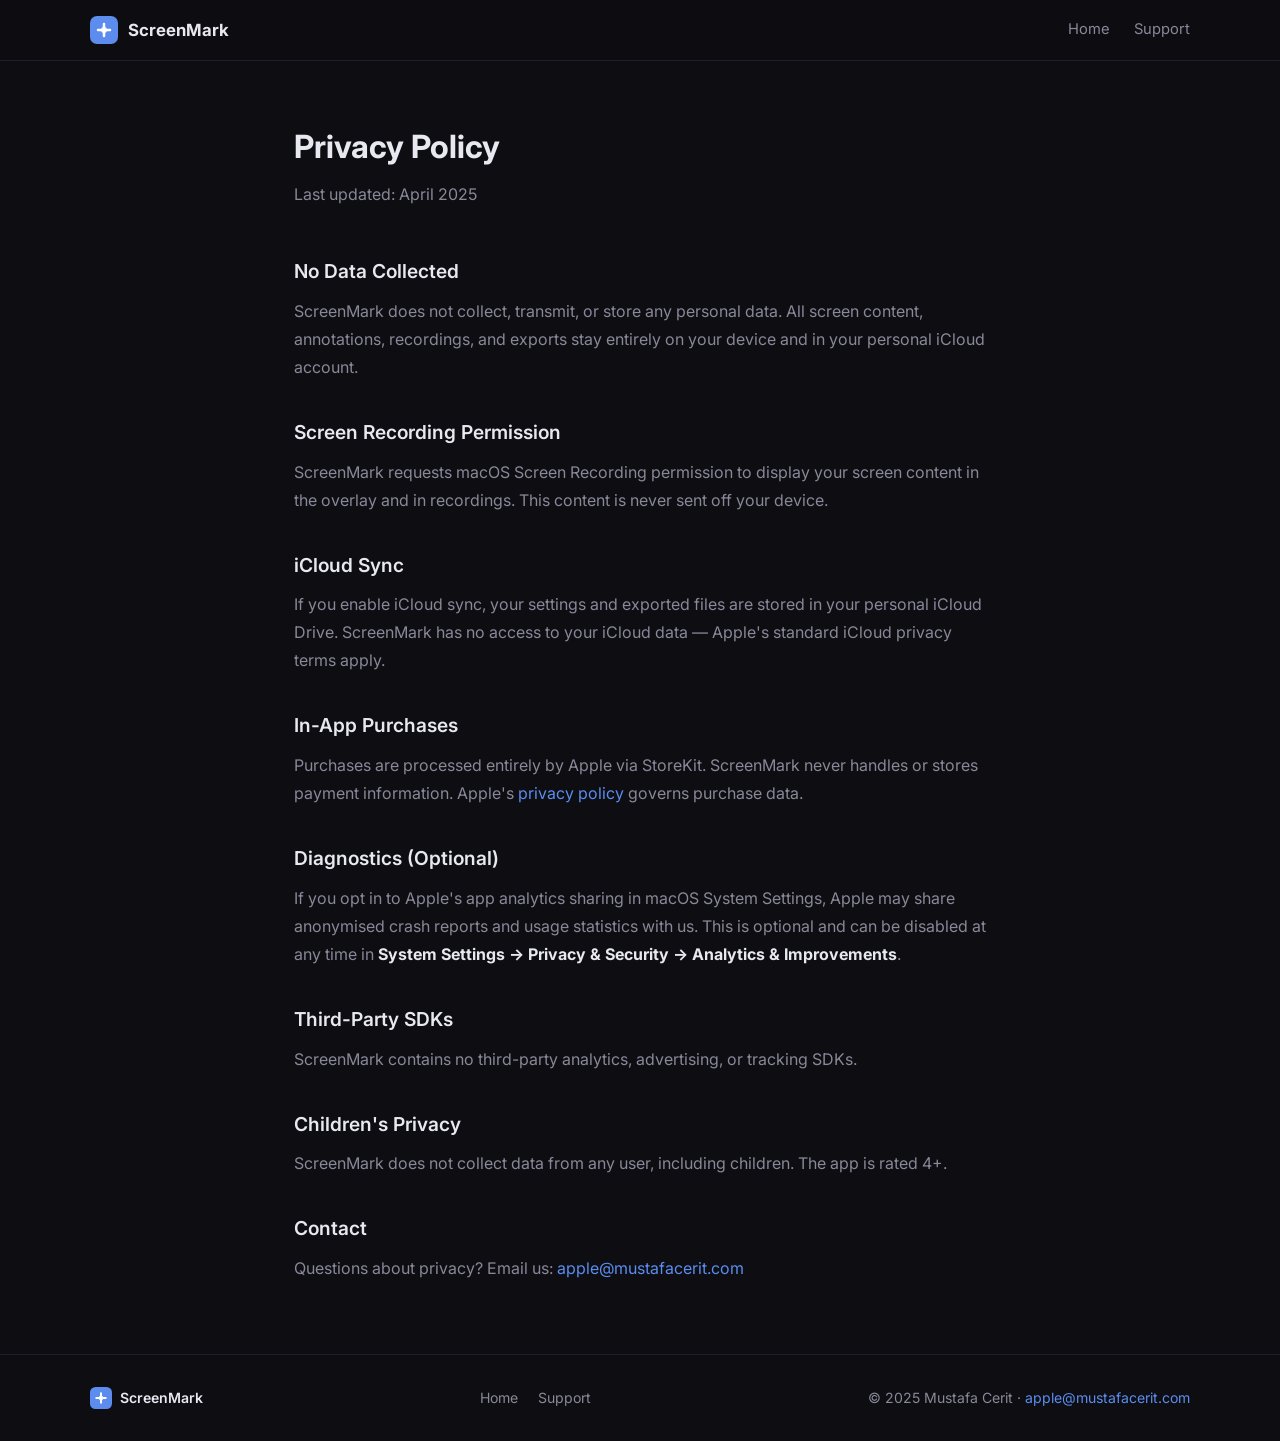
==== commit 440cf400: "Simplify landing pages: clean dark design, correct support email, remove complex pricing cards - ind" ====
--- a/privacy/index.html
+++ b/privacy/index.html
@@ -2,264 +2,79 @@
 <html lang="en">
 <head>
   <meta charset="UTF-8" />
-  <meta name="viewport" content="width=device-width, initial-scale=1.0" />
+  <meta name="viewport" content="width=device-width,initial-scale=1" />
   <title>Privacy Policy — ScreenMark</title>
-  <meta name="description" content="ScreenMark Privacy Policy. We don't collect your personal data, run no analytics, and store everything locally on your device." />
-  <meta name="robots" content="index, follow" />
   <link rel="preconnect" href="https://fonts.googleapis.com" />
-  <link rel="preconnect" href="https://fonts.gstatic.com" crossorigin />
+  <link rel="stylesheet" href="https://fonts.googleapis.com/css2?family=Inter:wght@400;500;600;700;800&display=swap" />
   <link rel="stylesheet" href="../assets/site.css" />
 </head>
 <body>
 
-<!-- ============================================================
-     NAVIGATION
-     ============================================================ -->
-<nav class="nav">
+<nav>
   <div class="nav-inner">
-    <a href="../index.html" class="nav-logo">
-      <svg width="34" height="34" viewBox="0 0 34 34" fill="none">
-        <defs>
-          <linearGradient id="lg1" x1="0%" y1="0%" x2="100%" y2="100%">
-            <stop offset="0%" stop-color="#5b8def"/>
-            <stop offset="100%" stop-color="#9b59b6"/>
-          </linearGradient>
-        </defs>
-        <rect width="34" height="34" rx="9" fill="url(#lg1)"/>
-        <path d="M22.5 8.5L25.5 11.5L13 24L8.5 25.5L10 21L22.5 8.5Z" fill="white" stroke="white" stroke-width=".5" stroke-linejoin="round"/>
-        <path d="M20.5 10.5L23.5 13.5" stroke="rgba(255,255,255,0.55)" stroke-width="1.5" stroke-linecap="round"/>
-        <circle cx="10" cy="24" r="1.5" fill="rgba(255,255,255,0.7)"/>
+    <a class="nav-logo" href="/">
+      <svg width="28" height="28" viewBox="0 0 28 28" fill="none">
+        <rect width="28" height="28" rx="7" fill="url(#ng)"/>
+        <path d="M8 14h12M14 8v12" stroke="#fff" stroke-width="2.5" stroke-linecap="round"/>
+        <circle cx="14" cy="14" r="3" fill="#fff" opacity=".9"/>
+        <defs><linearGradient id="ng" x1="0" y1="0" x2="28" y2="28"><stop stop-color="#5b8def"/><stop offset="1" stop-color="#9b59b6"/></linearGradient></defs>
       </svg>
       ScreenMark
     </a>
-
     <div class="nav-links">
-      <a href="../index.html#features">Features</a>
-      <a href="../index.html#pricing">Pricing</a>
-      <a href="../privacy/" style="color:var(--text-primary)">Privacy</a>
-      <a href="../support/">Support</a>
-    </div>
-
-    <div class="nav-actions">
-      <a href="https://apps.apple.com/app/id6763122210" class="btn-appstore-nav" target="_blank" rel="noopener">
-        <svg width="16" height="16" viewBox="0 0 24 24" fill="currentColor"><path d="M18.71 19.5c-.83 1.24-1.71 2.45-3.05 2.47-1.34.03-1.77-.79-3.29-.79-1.53 0-2 .77-3.27.82-1.31.05-2.3-1.32-3.14-2.53C4.25 17 2.94 12.45 4.7 9.39c.87-1.52 2.43-2.48 4.12-2.51 1.28-.02 2.5.87 3.29.87.78 0 2.26-1.07 3.8-.91.65.03 2.47.26 3.64 1.98-.09.06-2.17 1.28-2.15 3.81.03 3.02 2.65 4.03 2.68 4.04-.03.07-.42 1.44-1.38 2.83M13 3.5c.73-.83 1.94-1.46 2.94-1.5.13 1.17-.34 2.35-1.04 3.19-.69.85-1.83 1.51-2.95 1.42-.15-1.15.41-2.35 1.05-3.11z"/></svg>
-        Download
-      </a>
-      <button class="nav-hamburger" id="hamburger" aria-label="Toggle menu">
-        <span></span><span></span><span></span>
-      </button>
+      <a href="/">Home</a>
+      <a href="/support/">Support</a>
     </div>
   </div>
 </nav>
 
-<div class="nav-mobile" id="navMobile">
-  <a href="../index.html#features">Features</a>
-  <a href="../index.html#pricing">Pricing</a>
-  <a href="../privacy/">Privacy</a>
-  <a href="../support/">Support</a>
-  <a href="https://apps.apple.com/app/id6763122210" target="_blank" rel="noopener">↗ Download on Mac App Store</a>
+<div class="prose">
+  <h1>Privacy Policy</h1>
+  <p class="lead">Last updated: April 2025</p>
+
+  <h2>No Data Collected</h2>
+  <p>ScreenMark does not collect, transmit, or store any personal data. All screen content, annotations, recordings, and exports stay entirely on your device and in your personal iCloud account.</p>
+
+  <h2>Screen Recording Permission</h2>
+  <p>ScreenMark requests macOS Screen Recording permission to display your screen content in the overlay and in recordings. This content is never sent off your device.</p>
+
+  <h2>iCloud Sync</h2>
+  <p>If you enable iCloud sync, your settings and exported files are stored in your personal iCloud Drive. ScreenMark has no access to your iCloud data — Apple's standard iCloud privacy terms apply.</p>
+
+  <h2>In-App Purchases</h2>
+  <p>Purchases are processed entirely by Apple via StoreKit. ScreenMark never handles or stores payment information. Apple's <a href="https://www.apple.com/legal/privacy/" target="_blank" rel="noopener">privacy policy</a> governs purchase data.</p>
+
+  <h2>Diagnostics (Optional)</h2>
+  <p>If you opt in to Apple's app analytics sharing in macOS System Settings, Apple may share anonymised crash reports and usage statistics with us. This is optional and can be disabled at any time in <strong>System Settings → Privacy &amp; Security → Analytics &amp; Improvements</strong>.</p>
+
+  <h2>Third-Party SDKs</h2>
+  <p>ScreenMark contains no third-party analytics, advertising, or tracking SDKs.</p>
+
+  <h2>Children's Privacy</h2>
+  <p>ScreenMark does not collect data from any user, including children. The app is rated 4+.</p>
+
+  <h2>Contact</h2>
+  <p>Questions about privacy? Email us: <a href="mailto:apple@mustafacerit.com">apple@mustafacerit.com</a></p>
 </div>
 
-<!-- ============================================================
-     PAGE HERO
-     ============================================================ -->
-<div class="page-hero">
-  <div class="container">
-    <a href="../index.html" class="back-link">
-      <svg width="16" height="16" viewBox="0 0 24 24" fill="none" stroke="currentColor" stroke-width="2.5" stroke-linecap="round"><path d="M19 12H5M12 5l-7 7 7 7"/></svg>
-      Back to ScreenMark
-    </a>
-    <span class="section-tag">Privacy</span>
-    <h1>Privacy Policy</h1>
-    <p class="meta-line">Effective date: January 1, 2025 &nbsp;·&nbsp; Last updated: January 2025</p>
-  </div>
-</div>
-
-<!-- ============================================================
-     CONTENT
-     ============================================================ -->
-<div class="page-content">
-  <div class="container">
-    <div class="prose-wrap">
-
-      <div class="info-callout">
-        <div class="info-callout-icon">🔒</div>
-        <p><strong>The short version:</strong> ScreenMark does not collect, transmit, or sell your personal data. Everything happens on your device. We built this app for presenters who deserve privacy.</p>
-      </div>
-
-      <div class="prose">
-
-        <h2>1. Overview</h2>
-        <p>
-          ScreenMark ("we", "our", or "the app") is a macOS screen annotation and presentation overlay application
-          developed by an independent developer. We are committed to protecting your privacy. This Privacy Policy
-          explains our data practices — what we collect (almost nothing), what we don't collect (almost everything),
-          and how the app operates.
-        </p>
-        <p>
-          By using ScreenMark, you agree to the practices described in this policy. If you do not agree, please
-          discontinue use of the application.
-        </p>
-
-        <h2>2. Information We Do Not Collect</h2>
-        <p>We want to be explicit about what we do <strong>not</strong> collect:</p>
-        <ul>
-          <li>No personal identifying information (name, email address, phone number, address)</li>
-          <li>No usage analytics or telemetry</li>
-          <li>No crash reports sent to our servers (macOS crash reports remain with Apple)</li>
-          <li>No behavioral tracking or user profiling</li>
-          <li>No advertising identifiers</li>
-          <li>No screen content — your screen captures, annotations, and recordings never leave your device</li>
-          <li>No microphone or camera data</li>
-          <li>No location data</li>
-          <li>No keystroke logging (global shortcuts are handled locally via system APIs)</li>
-        </ul>
-
-        <h2>3. Data Stored Locally on Your Device</h2>
-        <p>
-          ScreenMark stores a small amount of data <strong>exclusively on your device</strong> to provide its features:
-        </p>
-        <ul>
-          <li><strong>App Preferences:</strong> Settings you configure (shortcut keys, color choices, default tool, stroke width, whiteboard timer durations) are stored in macOS <code>UserDefaults</code>, which resides in your local app container. This data never leaves your device unless you explicitly enable iCloud sync (see Section 5).</li>
-          <li><strong>Exports:</strong> When you export an annotated snapshot or recording, the file is saved to the location you choose on your Mac. ScreenMark does not retain copies of exports.</li>
-          <li><strong>In-App Purchase State:</strong> Your subscription or lifetime purchase entitlement is managed exclusively through Apple's StoreKit framework. ScreenMark does not store payment information.</li>
-        </ul>
-
-        <h2>4. Apple Services</h2>
-        <p>
-          ScreenMark is distributed through the Mac App Store and uses certain Apple platform services. These services
-          are governed by <a href="https://www.apple.com/legal/privacy/" target="_blank" rel="noopener">Apple's Privacy Policy</a>:
-        </p>
-        <ul>
-          <li><strong>Mac App Store:</strong> Apple processes your purchase and manages app delivery. Apple may collect analytics related to App Store usage per their own policy.</li>
-          <li><strong>StoreKit 2:</strong> Subscription and in-app purchase validation is handled end-to-end by Apple. ScreenMark receives only a verified entitlement status — no payment details.</li>
-          <li><strong>ScreenCaptureKit:</strong> The screen capture framework is used entirely on-device to render the overlay. No screen content is transmitted anywhere.</li>
-        </ul>
-        <p>
-          We have no control over and assume no responsibility for Apple's data practices. We encourage you to
-          review Apple's Privacy Policy for details.
-        </p>
-
-        <h2>5. iCloud Sync (Optional)</h2>
-        <p>
-          ScreenMark includes an optional iCloud sync feature for Pro subscribers. When enabled, your app preferences
-          and settings are synced via Apple's iCloud Key-Value Storage. This means:
-        </p>
-        <ul>
-          <li>Your settings are stored in your personal iCloud account, governed by Apple's privacy practices</li>
-          <li>Only preference data (not screen content or recordings) is synced</li>
-          <li>iCloud sync is <strong>opt-in only</strong> — it is disabled by default</li>
-          <li>You can disable or delete iCloud data at any time from macOS System Settings → Apple ID → iCloud</li>
-        </ul>
-
-        <h2>6. Screen Recording Permission</h2>
-        <p>
-          ScreenMark requests Screen Recording permission to render its overlay on top of your display content.
-          This permission is required by macOS for any app that draws over or captures the screen. Important clarifications:
-        </p>
-        <ul>
-          <li>Screen content is processed entirely in memory, on-device, in real time</li>
-          <li>No screen captures are made unless you explicitly trigger Freeze &amp; Capture or Screen Recording</li>
-          <li>Even when recording, the output file is saved only to a location you choose on your local disk</li>
-          <li>ScreenMark never transmits screen content over the network</li>
-        </ul>
-
-        <h2>7. Accessibility &amp; Input Monitoring Permissions</h2>
-        <p>
-          ScreenMark requests the Accessibility permission to register global keyboard shortcuts that work system-wide.
-          This is a standard macOS requirement for apps that need to respond to hotkeys while other apps are in focus.
-          ScreenMark does not log, record, or transmit keystrokes — it only listens for the specific shortcut
-          combinations you configure.
-        </p>
-
-        <h2>8. Children's Privacy</h2>
-        <p>
-          ScreenMark is not directed at children under 13 years of age. We do not knowingly collect personal
-          information from children. If you are a parent or guardian and believe your child has provided us with
-          personal information, please contact us at <a href="mailto:support@screenmark.app">support@screenmark.app</a>.
-        </p>
-
-        <h2>9. Data Security</h2>
-        <p>
-          Because ScreenMark does not collect or transmit your personal data to external servers, the attack
-          surface for a data breach involving your information is minimal. Your data remains under your control,
-          protected by macOS's built-in security model and sandboxing. Exported files are subject to whatever
-          security you have configured on your Mac.
-        </p>
-
-        <h2>10. Third-Party Services</h2>
-        <p>
-          ScreenMark does not integrate with any third-party analytics platforms, advertising networks, crash
-          reporting services (e.g., Crashlytics, Sentry), or marketing tools. There are no third-party SDKs
-          embedded in the application beyond Apple's first-party frameworks.
-        </p>
-
-        <h2>11. Changes to This Policy</h2>
-        <p>
-          We may update this Privacy Policy from time to time. When we do, we will update the "Last updated"
-          date at the top of this page and, if the changes are significant, post a notice in the app or on
-          the App Store listing. We encourage you to review this policy periodically. Continued use of
-          ScreenMark after any changes constitutes your acceptance of the revised policy.
-        </p>
-
-        <h2>12. Contact</h2>
-        <p>
-          If you have any questions, concerns, or requests related to this Privacy Policy or your data, please
-          reach out:
-        </p>
-        <p>
-          <strong>Email:</strong> <a href="mailto:support@screenmark.app">support@screenmark.app</a><br />
-          We aim to respond to all privacy-related inquiries within 5 business days.
-        </p>
-
-      </div><!-- /prose -->
-    </div><!-- /prose-wrap -->
-  </div>
-</div>
-
-<!-- ============================================================
-     FOOTER
-     ============================================================ -->
-<footer class="footer">
-  <div class="container">
-    <div class="footer-inner">
-      <a href="../index.html" class="footer-brand">
-        <svg width="28" height="28" viewBox="0 0 34 34" fill="none">
-          <defs>
-            <linearGradient id="lg2" x1="0%" y1="0%" x2="100%" y2="100%">
-              <stop offset="0%" stop-color="#5b8def"/>
-              <stop offset="100%" stop-color="#9b59b6"/>
-            </linearGradient>
-          </defs>
-          <rect width="34" height="34" rx="9" fill="url(#lg2)"/>
-          <path d="M22.5 8.5L25.5 11.5L13 24L8.5 25.5L10 21L22.5 8.5Z" fill="white" stroke="white" stroke-width=".5" stroke-linejoin="round"/>
-          <path d="M20.5 10.5L23.5 13.5" stroke="rgba(255,255,255,0.55)" stroke-width="1.5" stroke-linecap="round"/>
-          <circle cx="10" cy="24" r="1.5" fill="rgba(255,255,255,0.7)"/>
-        </svg>
-        ScreenMark
-      </a>
-
-      <div class="footer-center">
-        <p class="footer-copy">&copy; 2025 ScreenMark. All rights reserved.</p>
-        <p class="footer-copy">Built for macOS with ❤️ — <a href="https://apps.apple.com/app/id6763122210" target="_blank" rel="noopener">Mac App Store</a></p>
-      </div>
-
-      <nav class="footer-links">
-        <a href="../index.html#features">Features</a>
-        <a href="../index.html#pricing">Pricing</a>
-        <a href="../privacy/">Privacy</a>
-        <a href="../support/">Support</a>
-      </nav>
+<footer>
+  <div class="footer-inner">
+    <div class="footer-logo">
+      <svg width="22" height="22" viewBox="0 0 28 28" fill="none">
+        <rect width="28" height="28" rx="7" fill="url(#fg)"/>
+        <path d="M8 14h12M14 8v12" stroke="#fff" stroke-width="2.5" stroke-linecap="round"/>
+        <circle cx="14" cy="14" r="3" fill="#fff" opacity=".9"/>
+        <defs><linearGradient id="fg" x1="0" y1="0" x2="28" y2="28"><stop stop-color="#5b8def"/><stop offset="1" stop-color="#9b59b6"/></linearGradient></defs>
+      </svg>
+      ScreenMark
     </div>
+    <div class="footer-links">
+      <a href="/">Home</a>
+      <a href="../support/">Support</a>
+    </div>
+    <span>© 2025 Mustafa Cerit · <a href="mailto:apple@mustafacerit.com">apple@mustafacerit.com</a></span>
   </div>
 </footer>
 
-<script>
-  const btn = document.getElementById('hamburger');
-  const menu = document.getElementById('navMobile');
-  btn.addEventListener('click', () => menu.classList.toggle('open'));
-  menu.querySelectorAll('a').forEach(a => a.addEventListener('click', () => menu.classList.remove('open')));
-</script>
-
 </body>
 </html>
--- a/assets/site.css
+++ b/assets/site.css
@@ -1,1124 +1,203 @@
-/* ============================================================
-   SCREENMARK — SITE STYLESHEET
-   ============================================================ */
-
-@import url('https://fonts.googleapis.com/css2?family=Inter:wght@300;400;500;600;700;800;900&display=swap');
-
-/* ============================================================
-   DESIGN TOKENS
-   ============================================================ */
+/* ScreenMark — Design System */
 :root {
-  --bg-primary:     #09090f;
-  --bg-secondary:   #0d0d16;
-  --bg-card:        #10101a;
-  --bg-card-hover:  #15152280;
-  --bg-window:      #13131e;
-
-  --border:         rgba(255, 255, 255, 0.07);
-  --border-strong:  rgba(255, 255, 255, 0.11);
-  --border-accent:  rgba(91, 141, 239, 0.28);
-
-  --text-primary:   #eeeef6;
-  --text-secondary: #8888a6;
-  --text-muted:     #44445a;
-
-  --accent-1:  #5b8def;
-  --accent-2:  #9b59b6;
-  --accent-3:  #7c6cf0;
-
-  --grad:       linear-gradient(135deg, #5b8def 0%, #9b59b6 100%);
-  --grad-h:     linear-gradient(135deg, #6f9ef3 0%, #aa68c6 100%);
-  --grad-sub:   linear-gradient(135deg, rgba(91,141,239,.14) 0%, rgba(155,89,182,.14) 100%);
-  --grad-glow:  radial-gradient(ellipse at 50% -10%, rgba(91,141,239,.22) 0%, transparent 65%);
-  --grad-grid:  linear-gradient(rgba(255,255,255,.035) 1px, transparent 1px),
-                linear-gradient(90deg, rgba(255,255,255,.035) 1px, transparent 1px);
-
-  --font: 'Inter', system-ui, -apple-system, BlinkMacSystemFont, 'Segoe UI', sans-serif;
-
-  --sp-1:  4px;
-  --sp-2:  8px;
-  --sp-3:  12px;
-  --sp-4:  16px;
-  --sp-5:  20px;
-  --sp-6:  24px;
-  --sp-8:  32px;
-  --sp-10: 40px;
-  --sp-12: 48px;
-  --sp-16: 64px;
-  --sp-24: 96px;
-
-  --r-sm: 6px;
-  --r-md: 10px;
-  --r-lg: 14px;
-  --r-xl: 20px;
-  --r-2xl: 28px;
-
-  --shadow-sm:   0 2px 8px rgba(0,0,0,.35);
-  --shadow-md:   0 4px 24px rgba(0,0,0,.45);
-  --shadow-lg:   0 8px 48px rgba(0,0,0,.55);
-  --shadow-glow: 0 0 60px rgba(91,141,239,.12);
-
-  --ease: cubic-bezier(.4,0,.2,1);
-  --t:    .2s;
-  --ts:   .35s;
-
-  --nav-h: 64px;
-  --container: 1200px;
-  --pad: 24px;
-}
-
-/* ============================================================
-   RESET
-   ============================================================ */
-*, *::before, *::after { box-sizing: border-box; margin: 0; padding: 0; }
-
-html {
-  font-size: 16px;
-  scroll-behavior: smooth;
-  -webkit-font-smoothing: antialiased;
-  -moz-osx-font-smoothing: grayscale;
-}
-
-body {
-  font-family: var(--font);
-  background: var(--bg-primary);
-  color: var(--text-primary);
-  line-height: 1.6;
-  overflow-x: hidden;
-}
-
-img, svg { max-width: 100%; display: block; }
-a { color: inherit; text-decoration: none; }
-ul, ol { list-style: none; }
-button { font-family: inherit; cursor: pointer; border: none; background: none; }
-
-/* ============================================================
-   TYPOGRAPHY
-   ============================================================ */
-h1, h2, h3, h4 {
-  line-height: 1.15;
-  letter-spacing: -.03em;
-  font-weight: 700;
-}
-h1 { font-size: clamp(2.6rem, 6.5vw, 4.75rem); font-weight: 800; }
-h2 { font-size: clamp(1.85rem, 4vw, 2.8rem); }
-h3 { font-size: clamp(1.15rem, 2vw, 1.4rem); font-weight: 700; }
-p  { color: var(--text-secondary); }
-
-.gradient-text {
-  background: var(--grad);
-  -webkit-background-clip: text;
-  -webkit-text-fill-color: transparent;
-  background-clip: text;
-}
-
-/* ============================================================
-   LAYOUT
-   ============================================================ */
-.container {
-  max-width: var(--container);
-  margin: 0 auto;
-  padding: 0 var(--pad);
-}
-
-/* ============================================================
-   NAVIGATION
-   ============================================================ */
-.nav {
-  position: sticky;
-  top: 0;
-  z-index: 200;
-  height: var(--nav-h);
-  display: flex;
-  align-items: center;
-  background: rgba(9, 9, 15, .82);
-  backdrop-filter: blur(24px) saturate(180%);
-  -webkit-backdrop-filter: blur(24px) saturate(180%);
+  --bg: #0d0d12;
+  --bg-card: #16161f;
+  --bg-nav: rgba(13,13,18,.85);
+  --border: #1e1e2e;
+  --accent: #5b8def;
+  --accent2: #9b59b6;
+  --text: #e8e8f0;
+  --text-muted: #888899;
+  --radius: 12px;
+  --max: 1100px;
+}
+
+*,*::before,*::after { box-sizing: border-box; margin: 0; padding: 0; }
+html { scroll-behavior: smooth; }
+body { background: var(--bg); color: var(--text); font: 16px/1.6 'Inter', system-ui, sans-serif; }
+
+a { color: var(--accent); text-decoration: none; }
+a:hover { text-decoration: underline; }
+
+/* ── NAV ────────────────────────────────── */
+nav {
+  position: sticky; top: 0; z-index: 100;
+  background: var(--bg-nav);
+  backdrop-filter: blur(12px);
   border-bottom: 1px solid var(--border);
-}
-
+  padding: 0 24px;
+}
 .nav-inner {
-  display: flex;
-  align-items: center;
-  justify-content: space-between;
-  width: 100%;
-  max-width: var(--container);
-  margin: 0 auto;
-  padding: 0 var(--pad);
-  gap: var(--sp-8);
-}
-
-.nav-logo {
-  display: flex;
-  align-items: center;
-  gap: 10px;
-  font-size: 1.05rem;
-  font-weight: 700;
-  letter-spacing: -.025em;
-  color: var(--text-primary);
-  flex-shrink: 0;
-  transition: opacity var(--t) var(--ease);
-}
-.nav-logo:hover { opacity: .8; }
-
-.nav-links {
-  display: flex;
-  align-items: center;
-  gap: var(--sp-8);
-  flex: 1;
-  justify-content: center;
-}
-.nav-links a {
-  font-size: .875rem;
-  font-weight: 500;
-  color: var(--text-secondary);
-  letter-spacing: -.01em;
-  transition: color var(--t) var(--ease);
-}
-.nav-links a:hover { color: var(--text-primary); }
-
-.nav-actions { display: flex; align-items: center; gap: var(--sp-3); flex-shrink: 0; }
-
-.nav-hamburger {
-  display: none;
-  flex-direction: column;
-  gap: 5px;
-  padding: 8px;
-}
-.nav-hamburger span {
-  display: block;
-  width: 22px;
-  height: 2px;
-  background: var(--text-secondary);
-  border-radius: 2px;
-  transition: var(--t) var(--ease);
-}
-
-.nav-mobile {
-  display: none;
-  position: fixed;
-  top: var(--nav-h);
-  left: 0;
-  right: 0;
-  z-index: 199;
-  background: rgba(9, 9, 15, .97);
-  backdrop-filter: blur(24px);
-  border-bottom: 1px solid var(--border);
-  padding: var(--sp-5) var(--pad) var(--sp-6);
-  flex-direction: column;
-  gap: var(--sp-1);
-}
-.nav-mobile.open { display: flex; }
-.nav-mobile a {
-  padding: var(--sp-3) 0;
-  font-size: .95rem;
-  font-weight: 500;
-  color: var(--text-secondary);
-  border-bottom: 1px solid var(--border);
-  transition: color var(--t) var(--ease);
-}
-.nav-mobile a:last-child { border: none; }
-.nav-mobile a:hover { color: var(--text-primary); }
-
-/* ============================================================
-   BUTTONS
-   ============================================================ */
-.btn {
-  display: inline-flex;
-  align-items: center;
-  justify-content: center;
-  gap: 8px;
-  padding: 10px 20px;
-  border-radius: var(--r-md);
-  font-size: .875rem;
-  font-weight: 600;
-  letter-spacing: -.01em;
-  white-space: nowrap;
-  cursor: pointer;
-  border: none;
-  text-decoration: none;
-  transition: all var(--t) var(--ease);
-  line-height: 1;
-}
-
+  max-width: var(--max); margin: 0 auto;
+  display: flex; align-items: center; gap: 32px; height: 60px;
+}
+.nav-logo { display: flex; align-items: center; gap: 10px; font-weight: 700; font-size: 1.05rem; color: var(--text); }
+.nav-logo svg { flex-shrink: 0; }
+.nav-links { display: flex; gap: 24px; margin-left: auto; font-size: .92rem; }
+.nav-links a { color: var(--text-muted); transition: color .2s; }
+.nav-links a:hover { color: var(--text); text-decoration: none; }
+.btn-nav {
+  background: linear-gradient(135deg, var(--accent), var(--accent2));
+  color: #fff !important; padding: 8px 18px; border-radius: 8px; font-weight: 600; font-size: .88rem;
+  white-space: nowrap; transition: opacity .2s;
+}
+.btn-nav:hover { opacity: .85; text-decoration: none !important; }
+
+/* ── LAYOUT ─────────────────────────────── */
+.container { max-width: var(--max); margin: 0 auto; padding: 0 24px; }
+section { padding: 80px 0; }
+
+/* ── HERO ───────────────────────────────── */
+.hero { padding: 100px 0 80px; text-align: center; }
+.hero-badge {
+  display: inline-flex; align-items: center; gap: 8px;
+  background: rgba(91,141,239,.1); border: 1px solid rgba(91,141,239,.25);
+  color: var(--accent); padding: 6px 16px; border-radius: 999px; font-size: .82rem; font-weight: 500; margin-bottom: 28px;
+}
+.hero-badge::before { content: ''; width: 7px; height: 7px; border-radius: 50%; background: var(--accent); animation: pulse 2s infinite; }
+@keyframes pulse { 0%,100% { opacity:1; } 50% { opacity:.4; } }
+.hero h1 {
+  font-size: clamp(2.2rem, 5vw, 3.6rem); font-weight: 800; line-height: 1.15; letter-spacing: -.02em;
+  background: linear-gradient(135deg, #fff 40%, #aab4d0); -webkit-background-clip: text; -webkit-text-fill-color: transparent;
+  margin-bottom: 20px;
+}
+.hero p { font-size: 1.15rem; color: var(--text-muted); max-width: 560px; margin: 0 auto 36px; }
+.hero-ctas { display: flex; gap: 14px; justify-content: center; flex-wrap: wrap; }
 .btn-primary {
-  background: var(--grad);
-  color: #fff;
-  box-shadow: 0 4px 20px rgba(91,141,239,.3);
-}
-.btn-primary:hover {
-  background: var(--grad-h);
-  transform: translateY(-1px);
-  box-shadow: 0 8px 32px rgba(91,141,239,.42);
-}
-.btn-primary:active { transform: translateY(0); }
-
-.btn-ghost {
-  background: transparent;
-  color: var(--text-secondary);
-  border: 1px solid var(--border-strong);
-}
-.btn-ghost:hover {
-  color: var(--text-primary);
-  border-color: var(--border-accent);
-  background: rgba(91,141,239,.06);
-}
-
-.btn-lg {
-  padding: 14px 28px;
-  font-size: 1rem;
-  border-radius: var(--r-lg);
-}
-
-.btn-sm {
-  padding: 7px 14px;
-  font-size: .8rem;
-  border-radius: var(--r-sm);
-}
-
-.btn-appstore-nav {
-  display: inline-flex;
-  align-items: center;
-  gap: 8px;
-  padding: 8px 16px;
-  background: var(--grad);
-  color: #fff;
-  border-radius: var(--r-md);
-  font-size: .825rem;
-  font-weight: 600;
-  letter-spacing: -.01em;
-  transition: all var(--t) var(--ease);
-  box-shadow: 0 3px 14px rgba(91,141,239,.28);
-}
-.btn-appstore-nav:hover {
-  transform: translateY(-1px);
-  box-shadow: 0 6px 22px rgba(91,141,239,.42);
-  opacity: .95;
-}
-
-/* ============================================================
-   HERO
-   ============================================================ */
-.hero {
-  position: relative;
-  padding: var(--sp-24) 0 var(--sp-16);
-  overflow: hidden;
-}
-
-.hero-glow {
-  position: absolute;
-  top: -120px;
-  left: 50%;
-  transform: translateX(-50%);
-  width: 900px;
-  height: 700px;
-  background: var(--grad-glow);
-  pointer-events: none;
-  z-index: 0;
-}
-
-.hero-grid-bg {
-  position: absolute;
-  inset: 0;
-  background-image: var(--grad-grid);
-  background-size: 56px 56px;
-  mask-image: radial-gradient(ellipse at 50% 0%, rgba(0,0,0,.6) 0%, transparent 72%);
-  -webkit-mask-image: radial-gradient(ellipse at 50% 0%, rgba(0,0,0,.6) 0%, transparent 72%);
-  pointer-events: none;
-  z-index: 0;
-}
-
-.hero-inner {
-  position: relative;
-  z-index: 1;
-  display: flex;
-  flex-direction: column;
-  align-items: center;
-  text-align: center;
-  gap: var(--sp-8);
-}
-
-.hero-badge {
-  display: inline-flex;
-  align-items: center;
-  gap: 8px;
-  padding: 6px 14px;
-  background: rgba(91,141,239,.1);
-  border: 1px solid rgba(91,141,239,.25);
-  border-radius: 100px;
-  font-size: .775rem;
-  font-weight: 600;
-  color: #7aacf5;
-  letter-spacing: .02em;
-}
-.badge-dot {
-  width: 6px;
-  height: 6px;
-  border-radius: 50%;
-  background: var(--accent-1);
-  animation: badgePulse 2.2s ease-in-out infinite;
-}
-
-@keyframes badgePulse {
-  0%, 100% { opacity: 1; transform: scale(1); }
-  50% { opacity: .5; transform: scale(1.35); }
-}
-
-.hero-headline {
-  max-width: 720px;
-  letter-spacing: -.045em;
-  line-height: 1.06;
-}
-.hero-sub {
-  font-size: clamp(.95rem, 2vw, 1.15rem);
-  color: var(--text-secondary);
-  max-width: 530px;
-  line-height: 1.7;
-  font-weight: 400;
-}
-.hero-ctas {
-  display: flex;
-  gap: var(--sp-4);
-  flex-wrap: wrap;
-  justify-content: center;
-  align-items: center;
-}
-
-.hero-meta {
-  display: flex;
-  align-items: center;
-  gap: var(--sp-5);
-  flex-wrap: wrap;
-  justify-content: center;
-}
-.hero-meta-item {
-  display: flex;
-  align-items: center;
-  gap: 7px;
-  font-size: .8rem;
-  color: var(--text-muted);
-  font-weight: 500;
-}
-.hero-meta-item svg { color: var(--accent-1); }
-
-/* ============================================================
-   MOCK MACOS WINDOW
-   ============================================================ */
-.hero-window-wrap {
-  position: relative;
-  width: 100%;
-  max-width: 880px;
-  margin-top: var(--sp-4);
-}
-
-.window-outer-glow {
-  position: absolute;
-  inset: -60px;
-  background: radial-gradient(ellipse at 50% 55%, rgba(91,141,239,.16) 0%, rgba(155,89,182,.07) 40%, transparent 70%);
-  pointer-events: none;
-}
-
-.mac-window {
-  position: relative;
-  border-radius: var(--r-xl);
-  overflow: hidden;
-  border: 1px solid rgba(255,255,255,.1);
-  box-shadow:
-    0 0 0 1px rgba(255,255,255,.04) inset,
-    var(--shadow-lg),
-    0 0 100px rgba(91,141,239,.1);
-}
-
-.mac-titlebar {
-  display: flex;
-  align-items: center;
-  gap: var(--sp-4);
-  height: 44px;
-  padding: 0 16px;
-  background: #1c1c2a;
-  border-bottom: 1px solid rgba(255,255,255,.07);
-  flex-shrink: 0;
-}
-.mac-dots { display: flex; gap: 7px; }
-.mac-dot {
-  width: 12px; height: 12px;
-  border-radius: 50%;
-}
-.mac-dot.close  { background: #ff5f57; box-shadow: 0 0 6px rgba(255,95,87,.5); }
-.mac-dot.min    { background: #febc2e; box-shadow: 0 0 6px rgba(254,188,46,.4); }
-.mac-dot.max    { background: #28c840; box-shadow: 0 0 6px rgba(40,200,64,.4); }
-
-.mac-title-text {
-  flex: 1;
-  text-align: center;
-  font-size: .78rem;
-  font-weight: 500;
-  color: var(--text-muted);
-  letter-spacing: -.01em;
-}
-
-.mac-content {
-  position: relative;
-  height: 460px;
-  background: linear-gradient(160deg, #181826 0%, #10101c 100%);
-  overflow: hidden;
-}
-
-/* Slide inside the window */
-.slide-frame {
-  position: absolute;
-  inset: 20px;
-  border-radius: var(--r-lg);
-  background: linear-gradient(140deg, #1d1d30 0%, #151524 100%);
-  border: 1px solid rgba(255,255,255,.05);
-  overflow: hidden;
-  display: flex;
-  flex-direction: column;
-  align-items: center;
-  justify-content: center;
-  gap: 18px;
-}
-
-.slide-header {
-  text-align: center;
-}
-.slide-eyebrow {
-  font-size: .65rem;
-  font-weight: 700;
-  letter-spacing: .14em;
-  text-transform: uppercase;
-  color: var(--text-muted);
-  margin-bottom: 8px;
-}
-.slide-title {
-  font-size: 1.9rem;
-  font-weight: 800;
-  letter-spacing: -.04em;
-  color: rgba(255,255,255,.88);
-}
-
-.slide-chart-area {
-  display: flex;
-  align-items: flex-end;
-  gap: 10px;
-  height: 90px;
-  padding: 0 var(--sp-4);
-}
-.s-bar {
-  border-radius: 4px 4px 0 0;
-  width: 28px;
-  transition: opacity .3s;
-}
-
-.slide-legend {
-  display: flex;
-  gap: 20px;
-}
-.legend-item {
-  display: flex;
-  align-items: center;
-  gap: 6px;
-  font-size: .65rem;
-  color: rgba(255,255,255,.3);
-  font-weight: 500;
-}
-.legend-dot {
-  width: 7px; height: 7px;
-  border-radius: 50%;
-}
-
-/* SVG annotation overlay */
-.window-annotations {
-  position: absolute;
-  inset: 0;
-  pointer-events: none;
-}
-
-/* ScreenMark overlay toolbar (right side of window) */
-.sm-toolbar {
-  position: absolute;
-  top: 28px;
-  right: 28px;
-  display: flex;
-  flex-direction: column;
-  gap: 3px;
-  padding: 6px;
-  background: rgba(16,16,26,.92);
-  border: 1px solid rgba(255,255,255,.1);
-  border-radius: var(--r-md);
-  backdrop-filter: blur(12px);
-}
-.sm-tool {
-  width: 30px; height: 30px;
-  border-radius: var(--r-sm);
-  display: flex;
-  align-items: center;
-  justify-content: center;
-  color: var(--text-muted);
-  transition: background var(--t), color var(--t);
-  font-size: .7rem;
-}
-.sm-tool.active {
-  background: var(--grad);
-  color: #fff;
-  box-shadow: 0 2px 8px rgba(91,141,239,.4);
-}
-.sm-tool:hover:not(.active) {
-  background: rgba(255,255,255,.06);
-  color: var(--text-secondary);
-}
-
-/* Recording indicator */
-.rec-indicator {
-  position: absolute;
-  top: 28px;
-  left: 38px;
-  display: flex;
-  align-items: center;
-  gap: 7px;
-  padding: 5px 10px;
-  background: rgba(16,16,26,.88);
-  border: 1px solid rgba(255,255,255,.08);
-  border-radius: 100px;
-  font-size: .72rem;
-  font-weight: 600;
-  color: rgba(255,255,255,.6);
-  backdrop-filter: blur(8px);
-}
-.rec-dot {
-  width: 7px; height: 7px;
-  border-radius: 50%;
-  background: #ff5f57;
-  animation: recPulse 1.4s ease-in-out infinite;
-}
-@keyframes recPulse {
-  0%, 100% { opacity: 1; }
-  50% { opacity: .35; }
-}
-
-/* ============================================================
-   SECTION BASE
-   ============================================================ */
-section { padding: var(--sp-24) 0; }
-
-.section-tag {
-  display: inline-block;
-  font-size: .72rem;
-  font-weight: 700;
-  text-transform: uppercase;
-  letter-spacing: .1em;
-  color: var(--accent-1);
-  margin-bottom: var(--sp-4);
-}
-
-.section-head {
-  margin-bottom: var(--sp-16);
-}
-.section-head.center {
-  text-align: center;
-  max-width: 600px;
-  margin-left: auto;
-  margin-right: auto;
-}
-.section-head h2 { margin-bottom: var(--sp-4); }
-.section-head p { font-size: 1.05rem; line-height: 1.7; }
-
-.divider {
-  height: 1px;
-  border: none;
-  background: linear-gradient(90deg, transparent, var(--border-strong), transparent);
-}
-
-/* ============================================================
-   FEATURES
-   ============================================================ */
-.features-grid {
-  display: grid;
-  grid-template-columns: repeat(6, 1fr);
-  gap: var(--sp-5);
-}
-.feat-card {
-  grid-column: span 2;
-  padding: var(--sp-8) var(--sp-6);
-  background: var(--bg-card);
-  border: 1px solid var(--border);
-  border-radius: var(--r-xl);
-  position: relative;
-  overflow: hidden;
-  transition: all var(--t) var(--ease);
-}
-.feat-card::after {
-  content: '';
-  position: absolute;
-  inset: 0;
-  border-radius: var(--r-xl);
-  border: 1px solid transparent;
-  background: var(--grad) border-box;
-  -webkit-mask: linear-gradient(#fff 0 0) padding-box, linear-gradient(#fff 0 0);
-  -webkit-mask-composite: destination-out;
-  mask-composite: exclude;
-  opacity: 0;
-  transition: opacity var(--t) var(--ease);
-}
-.feat-card:hover { background: var(--bg-card-hover); transform: translateY(-4px); box-shadow: var(--shadow-md); }
-.feat-card:hover::after { opacity: 1; }
-
-/* Row 2: items 4 and 5 — centered 2+2 layout */
-.feat-card:nth-child(4) { grid-column: 2 / span 2; }
-.feat-card:nth-child(5) { grid-column: 4 / span 2; }
-
-.feat-icon {
-  width: 46px;
-  height: 46px;
-  border-radius: var(--r-md);
-  background: var(--grad-sub);
-  border: 1px solid rgba(91,141,239,.15);
-  display: flex;
-  align-items: center;
-  justify-content: center;
-  font-size: 1.25rem;
-  margin-bottom: var(--sp-5);
-  transition: background var(--t), border-color var(--t);
-}
-.feat-card:hover .feat-icon {
-  background: linear-gradient(135deg, rgba(91,141,239,.25) 0%, rgba(155,89,182,.25) 100%);
-  border-color: rgba(91,141,239,.3);
-}
-
-.feat-card h3 {
-  font-size: 1.05rem;
-  font-weight: 700;
-  margin-bottom: var(--sp-2);
-  letter-spacing: -.025em;
-}
-.feat-card p {
-  font-size: .875rem;
-  line-height: 1.65;
-  color: var(--text-secondary);
-}
-
-/* ============================================================
-   PRICING
-   ============================================================ */
-.pricing-section { background: var(--bg-secondary); }
-
-.pricing-grid {
-  display: grid;
-  grid-template-columns: repeat(3, 1fr);
-  gap: var(--sp-6);
-  align-items: start;
-}
-
+  display: inline-flex; align-items: center; gap: 8px;
+  background: linear-gradient(135deg, var(--accent), var(--accent2));
+  color: #fff; padding: 13px 26px; border-radius: 10px; font-weight: 600; font-size: .95rem; transition: opacity .2s;
+}
+.btn-primary:hover { opacity: .85; text-decoration: none; }
+.btn-secondary {
+  display: inline-flex; align-items: center; gap: 8px;
+  background: transparent; border: 1px solid var(--border); color: var(--text-muted);
+  padding: 13px 26px; border-radius: 10px; font-weight: 500; font-size: .95rem; transition: all .2s;
+}
+.btn-secondary:hover { border-color: var(--accent); color: var(--text); text-decoration: none; }
+
+/* ── MOCK WINDOW ─────────────────────────── */
+.hero-window {
+  max-width: 760px; margin: 56px auto 0;
+  background: #12121a; border: 1px solid var(--border); border-radius: 14px; overflow: hidden;
+  box-shadow: 0 40px 120px rgba(0,0,0,.6), 0 0 0 1px rgba(255,255,255,.04);
+}
+.window-bar {
+  background: #1a1a26; padding: 11px 16px;
+  display: flex; align-items: center; gap: 8px; border-bottom: 1px solid var(--border);
+}
+.dot { width: 12px; height: 12px; border-radius: 50%; }
+.dot-r { background: #ff5f57; }
+.dot-y { background: #febc2e; }
+.dot-g { background: #28c840; }
+.window-title { font-size: .8rem; color: var(--text-muted); margin-left: 10px; }
+.window-body {
+  padding: 28px; min-height: 200px;
+  background: linear-gradient(135deg, #0f0f1a 0%, #141420 100%);
+  position: relative; display: flex; align-items: center; justify-content: center;
+}
+.toolbar {
+  position: absolute; top: 16px; right: 16px;
+  display: flex; flex-direction: column; gap: 6px;
+  background: rgba(255,255,255,.06); border: 1px solid var(--border); border-radius: 10px; padding: 8px;
+}
+.tool {
+  width: 32px; height: 32px; border-radius: 7px; display: flex; align-items: center; justify-content: center;
+  font-size: .9rem; cursor: default; transition: background .15s;
+}
+.tool.active { background: rgba(91,141,239,.25); }
+.tool:hover { background: rgba(255,255,255,.08); }
+.annotation-demo { text-align: center; }
+.annotation-demo svg { filter: drop-shadow(0 0 12px rgba(91,141,239,.4)); }
+
+/* ── SECTION HEADER ─────────────────────── */
+.section-header { text-align: center; margin-bottom: 56px; }
+.section-header h2 { font-size: clamp(1.6rem, 3vw, 2.4rem); font-weight: 700; margin-bottom: 12px; }
+.section-header p { color: var(--text-muted); font-size: 1.05rem; max-width: 520px; margin: 0 auto; }
+
+/* ── FEATURES ───────────────────────────── */
+.features-grid { display: grid; grid-template-columns: repeat(auto-fit, minmax(280px, 1fr)); gap: 20px; }
+.feature-card {
+  background: var(--bg-card); border: 1px solid var(--border); border-radius: var(--radius);
+  padding: 28px; transition: border-color .2s, transform .2s;
+}
+.feature-card:hover { border-color: rgba(91,141,239,.35); transform: translateY(-2px); }
+.feature-icon {
+  width: 44px; height: 44px; border-radius: 10px; margin-bottom: 16px;
+  background: linear-gradient(135deg, rgba(91,141,239,.15), rgba(155,89,182,.15));
+  border: 1px solid rgba(91,141,239,.2);
+  display: flex; align-items: center; justify-content: center; font-size: 1.2rem;
+}
+.feature-card h3 { font-size: 1.05rem; font-weight: 600; margin-bottom: 8px; }
+.feature-card p { color: var(--text-muted); font-size: .92rem; line-height: 1.6; }
+
+/* ── PRICING ────────────────────────────── */
+.pricing-grid { display: grid; grid-template-columns: repeat(auto-fit, minmax(260px, 1fr)); gap: 20px; max-width: 860px; margin: 0 auto; }
 .price-card {
-  padding: var(--sp-8);
-  background: var(--bg-card);
-  border: 1px solid var(--border);
-  border-radius: var(--r-xl);
-  display: flex;
-  flex-direction: column;
-  gap: var(--sp-6);
-  position: relative;
-  transition: all var(--t) var(--ease);
-}
-.price-card:hover {
-  border-color: var(--border-accent);
-  transform: translateY(-3px);
-  box-shadow: var(--shadow-glow);
-}
-.price-card.best {
-  border-color: rgba(91,141,239,.4);
-  background: linear-gradient(155deg, #141422 0%, #100f1e 100%);
-  box-shadow: 0 0 48px rgba(91,141,239,.1), 0 0 0 1px rgba(155,89,182,.06) inset;
-}
-
-.price-badge {
-  position: absolute;
-  top: -12px;
-  left: 50%;
-  transform: translateX(-50%);
-  padding: 4px 14px;
-  background: var(--grad);
-  border-radius: 100px;
-  font-size: .72rem;
-  font-weight: 700;
-  color: #fff;
-  white-space: nowrap;
-  letter-spacing: .01em;
-}
-
-.price-tier {
-  font-size: .72rem;
-  font-weight: 700;
-  text-transform: uppercase;
-  letter-spacing: .1em;
-  color: var(--text-muted);
-}
-
-.price-amount-row {
-  display: flex;
-  align-items: baseline;
-  gap: 6px;
-}
-.price-dollar {
-  font-size: 1.4rem;
-  font-weight: 700;
-  color: var(--text-secondary);
-  align-self: flex-start;
-  margin-top: 8px;
-}
-.price-number {
-  font-size: 3rem;
-  font-weight: 800;
-  letter-spacing: -.05em;
-  color: var(--text-primary);
-  line-height: 1;
-}
-.price-period {
-  font-size: .8rem;
-  color: var(--text-muted);
-  font-weight: 500;
-}
-
-.price-desc {
-  font-size: .85rem;
-  color: var(--text-secondary);
-  line-height: 1.6;
+  background: var(--bg-card); border: 1px solid var(--border); border-radius: var(--radius);
+  padding: 32px 28px; display: flex; flex-direction: column; gap: 20px; position: relative;
+}
+.price-card.featured {
+  border-color: rgba(91,141,239,.5);
+  background: linear-gradient(160deg, rgba(91,141,239,.06) 0%, var(--bg-card) 60%);
+}
+.featured-badge {
+  position: absolute; top: -12px; left: 50%; transform: translateX(-50%);
+  background: linear-gradient(135deg, var(--accent), var(--accent2));
+  color: #fff; font-size: .72rem; font-weight: 700; padding: 4px 14px; border-radius: 999px; white-space: nowrap;
+}
+.price-plan { font-size: .8rem; font-weight: 600; text-transform: uppercase; letter-spacing: .1em; color: var(--text-muted); }
+.price-amount { display: flex; align-items: baseline; gap: 4px; }
+.price-amount .amount { font-size: 2.4rem; font-weight: 800; }
+.price-amount .period { color: var(--text-muted); font-size: .9rem; }
+.price-desc { font-size: .9rem; color: var(--text-muted); }
+.price-features { list-style: none; display: flex; flex-direction: column; gap: 10px; }
+.price-features li { display: flex; align-items: center; gap: 10px; font-size: .92rem; }
+.price-features li::before { content: '✓'; color: var(--accent); font-weight: 700; flex-shrink: 0; }
+.price-card .btn-primary, .price-card .btn-secondary { text-align: center; justify-content: center; margin-top: auto; }
+
+/* ── FOOTER ──────────────────────────────── */
+footer {
   border-top: 1px solid var(--border);
-  padding-top: var(--sp-5);
-}
-
-.price-features {
-  display: flex;
-  flex-direction: column;
-  gap: 10px;
-  flex: 1;
-}
-.price-feat {
-  display: flex;
-  align-items: center;
-  gap: 10px;
-  font-size: .855rem;
-  color: var(--text-secondary);
-}
-.price-check {
-  flex-shrink: 0;
-  width: 18px;
-  height: 18px;
-  border-radius: 50%;
-  background: var(--grad-sub);
-  border: 1px solid rgba(91,141,239,.2);
-  display: flex;
-  align-items: center;
-  justify-content: center;
-}
-.price-check svg { width: 10px; height: 10px; color: var(--accent-1); }
-
-.price-cta { margin-top: auto; }
-.price-cta .btn { width: 100%; }
-
-/* Savings tag */
-.savings-tag {
-  display: inline-flex;
-  align-items: center;
-  gap: 5px;
-  padding: 3px 10px;
-  background: rgba(40,200,64,.1);
-  border: 1px solid rgba(40,200,64,.2);
-  border-radius: 100px;
-  font-size: .72rem;
-  font-weight: 600;
-  color: #28c840;
-}
-
-/* ============================================================
-   FOOTER
-   ============================================================ */
-.footer {
-  padding: var(--sp-12) 0;
-  border-top: 1px solid var(--border);
-}
-.footer-inner {
-  display: flex;
-  align-items: center;
-  justify-content: space-between;
-  flex-wrap: wrap;
-  gap: var(--sp-5);
-}
-.footer-brand {
-  display: flex;
-  align-items: center;
-  gap: 10px;
-  font-weight: 700;
-  font-size: .95rem;
-  letter-spacing: -.02em;
-  color: var(--text-primary);
-}
-.footer-center {
-  display: flex;
-  flex-direction: column;
-  align-items: center;
-  gap: var(--sp-2);
-}
-.footer-copy {
-  font-size: .78rem;
-  color: var(--text-muted);
-}
-.footer-copy a {
-  color: var(--text-muted);
-  text-decoration: underline;
-  text-underline-offset: 2px;
-}
-.footer-links {
-  display: flex;
-  gap: var(--sp-6);
-}
-.footer-links a {
-  font-size: .845rem;
-  font-weight: 500;
-  color: var(--text-secondary);
-  transition: color var(--t) var(--ease);
-}
-.footer-links a:hover { color: var(--text-primary); }
-
-/* ============================================================
-   INNER PAGE HERO
-   ============================================================ */
-.page-hero {
-  padding: var(--sp-16) 0 var(--sp-10);
-  border-bottom: 1px solid var(--border);
-}
-.page-hero h1 {
-  font-size: clamp(2rem, 5vw, 3rem);
-  font-weight: 800;
-  letter-spacing: -.04em;
-  margin-bottom: var(--sp-3);
-}
-.page-hero .meta-line {
-  font-size: .85rem;
-  color: var(--text-muted);
-  font-weight: 500;
-}
-
-/* ============================================================
-   PROSE (Privacy / Support content)
-   ============================================================ */
-.page-content { padding: var(--sp-16) 0 var(--sp-24); }
-.prose-wrap { max-width: 780px; }
-
-.prose h2 {
-  font-size: 1.25rem;
-  font-weight: 700;
-  letter-spacing: -.025em;
-  margin-top: var(--sp-12);
-  margin-bottom: var(--sp-4);
-  padding-bottom: var(--sp-3);
-  border-bottom: 1px solid var(--border);
-  color: var(--text-primary);
-}
-.prose h2:first-child { margin-top: 0; }
-
-.prose p {
-  font-size: .925rem;
-  line-height: 1.78;
-  color: var(--text-secondary);
-  margin-bottom: var(--sp-4);
-}
-.prose p:last-child { margin-bottom: 0; }
-
-.prose ul, .prose ol {
-  padding-left: var(--sp-6);
-  margin-bottom: var(--sp-4);
-}
-.prose li {
-  font-size: .925rem;
-  line-height: 1.7;
-  color: var(--text-secondary);
-  margin-bottom: var(--sp-2);
-  list-style: disc;
-}
-
-.prose strong { color: var(--text-primary); font-weight: 600; }
-
-.prose a {
-  color: var(--accent-1);
-  text-decoration: underline;
-  text-decoration-color: rgba(91,141,239,.3);
-  text-underline-offset: 3px;
-  transition: text-decoration-color var(--t);
-}
-.prose a:hover { text-decoration-color: var(--accent-1); }
-
-.info-callout {
-  display: flex;
-  gap: var(--sp-4);
-  padding: var(--sp-5) var(--sp-6);
-  background: rgba(91,141,239,.07);
-  border: 1px solid rgba(91,141,239,.18);
-  border-radius: var(--r-lg);
-  margin-bottom: var(--sp-8);
-}
-.info-callout-icon { font-size: 1.1rem; flex-shrink: 0; margin-top: 1px; }
-.info-callout p { margin: 0; font-size: .875rem; color: rgba(170,195,255,.8); }
-
-/* ============================================================
-   FAQ (Support page)
-   ============================================================ */
-.faq-list {
-  display: flex;
-  flex-direction: column;
-  gap: var(--sp-4);
-  margin-top: var(--sp-6);
-}
-.faq-item {
-  padding: var(--sp-6);
-  background: var(--bg-card);
-  border: 1px solid var(--border);
-  border-radius: var(--r-lg);
-  transition: border-color var(--t) var(--ease);
-}
-.faq-item:hover { border-color: var(--border-accent); }
-.faq-item h3 {
-  font-size: .975rem;
-  font-weight: 600;
-  letter-spacing: -.015em;
-  margin-bottom: var(--sp-3);
-  color: var(--text-primary);
-}
-.faq-item p {
-  font-size: .875rem;
-  line-height: 1.68;
-  margin: 0;
-}
-
-.contact-card {
-  margin-top: var(--sp-16);
-  padding: var(--sp-12) var(--sp-10);
-  background: var(--grad-sub);
-  border: 1px solid var(--border-accent);
-  border-radius: var(--r-2xl);
-  text-align: center;
-  display: flex;
-  flex-direction: column;
-  align-items: center;
-  gap: var(--sp-4);
-}
-.contact-card h2 {
-  font-size: 1.6rem;
-  letter-spacing: -.035em;
-  color: var(--text-primary);
-}
-.contact-card p { font-size: .95rem; max-width: 440px; }
-.contact-email {
-  display: inline-flex;
-  align-items: center;
-  gap: 8px;
-  font-size: 1.05rem;
-  font-weight: 700;
-  color: var(--accent-1);
-  letter-spacing: -.015em;
-  padding: 10px 20px;
-  border: 1px solid rgba(91,141,239,.25);
-  border-radius: var(--r-md);
-  background: rgba(91,141,239,.07);
-  transition: all var(--t) var(--ease);
-}
-.contact-email:hover {
-  background: rgba(91,141,239,.13);
-  border-color: rgba(91,141,239,.4);
-}
-
-/* ============================================================
-   BACK LINK
-   ============================================================ */
-.back-link {
-  display: inline-flex;
-  align-items: center;
-  gap: 7px;
-  font-size: .85rem;
-  font-weight: 500;
-  color: var(--text-secondary);
-  margin-bottom: var(--sp-5);
-  transition: color var(--t) var(--ease);
-}
-.back-link:hover { color: var(--text-primary); }
-
-/* ============================================================
-   SCROLL FADE ANIMATION
-   ============================================================ */
-.fade-up {
-  opacity: 0;
-  transform: translateY(24px);
-  transition: opacity .6s var(--ease), transform .6s var(--ease);
-}
-.fade-up.visible {
-  opacity: 1;
-  transform: translateY(0);
-}
-
-/* ============================================================
-   RESPONSIVE — TABLET (≤ 768px)
-   ============================================================ */
+  padding: 32px 24px; text-align: center; color: var(--text-muted); font-size: .88rem;
+}
+.footer-inner { max-width: var(--max); margin: 0 auto; display: flex; flex-wrap: wrap; align-items: center; justify-content: space-between; gap: 16px; }
+.footer-logo { display: flex; align-items: center; gap: 8px; font-weight: 600; color: var(--text); }
+.footer-links { display: flex; gap: 20px; }
+.footer-links a { color: var(--text-muted); font-size: .88rem; }
+.footer-links a:hover { color: var(--text); text-decoration: none; }
+
+/* ── PROSE (privacy/support) ─────────────── */
+.prose { max-width: 740px; margin: 0 auto; padding: 60px 24px; }
+.prose h1 { font-size: 2rem; font-weight: 700; margin-bottom: 8px; }
+.prose .lead { color: var(--text-muted); margin-bottom: 48px; font-size: 1rem; }
+.prose h2 { font-size: 1.2rem; font-weight: 600; margin: 36px 0 10px; }
+.prose p, .prose li { color: var(--text-muted); line-height: 1.75; margin-bottom: 12px; }
+.prose ul { padding-left: 20px; margin-bottom: 12px; }
+.prose a { color: var(--accent); }
+.prose strong { color: var(--text); }
+.faq { display: flex; flex-direction: column; gap: 28px; margin-top: 12px; }
+.faq-q { font-size: 1rem; font-weight: 600; color: var(--text); margin-bottom: 6px; }
+.faq-a { color: var(--text-muted); font-size: .95rem; line-height: 1.7; }
+.contact-box {
+  margin-top: 48px; background: var(--bg-card); border: 1px solid var(--border);
+  border-radius: var(--radius); padding: 28px; text-align: center;
+}
+.contact-box h2 { margin-bottom: 8px; font-size: 1.2rem; }
+.contact-box p { color: var(--text-muted); font-size: .92rem; margin-bottom: 16px; }
+.contact-box a { font-size: 1.05rem; font-weight: 600; color: var(--accent); }
+
+/* ── RESPONSIVE ─────────────────────────── */
 @media (max-width: 768px) {
-  :root {
-    --pad: 20px;
-    --sp-24: 72px;
-    --sp-16: 52px;
-  }
-
-  .nav-links,
-  .btn-appstore-nav { display: none; }
-  .nav-hamburger { display: flex; }
-
-  .features-grid { grid-template-columns: repeat(2, 1fr); }
-  .feat-card { grid-column: span 1; }
-  .feat-card:nth-child(4),
-  .feat-card:nth-child(5) { grid-column: span 1; }
-
-  .pricing-grid {
-    grid-template-columns: 1fr;
-    max-width: 400px;
-    margin: 0 auto;
-  }
-
+  section { padding: 56px 0; }
+  .hero { padding: 72px 0 56px; }
+  .nav-links { gap: 14px; }
+  .nav-links a:not(.btn-nav) { display: none; }
+  .pricing-grid { grid-template-columns: 1fr; max-width: 400px; }
+  .footer-inner { flex-direction: column; text-align: center; }
+}
+@media (max-width: 480px) {
+  .hero h1 { font-size: 1.9rem; }
   .hero-ctas { flex-direction: column; align-items: center; }
-
-  .mac-content { height: 320px; }
-  .sm-toolbar { display: none; }
-  .rec-indicator { display: none; }
-  .slide-title { font-size: 1.35rem; }
-
-  .footer-inner { flex-direction: column; align-items: flex-start; }
-  .footer-center { align-items: flex-start; }
-  .footer-links { flex-wrap: wrap; gap: var(--sp-4); }
-}
-
-/* ============================================================
-   RESPONSIVE — MOBILE (≤ 480px)
-   ============================================================ */
-@media (max-width: 480px) {
-  :root {
-    --pad: 16px;
-    --sp-24: 56px;
-    --sp-16: 44px;
-  }
-
   .features-grid { grid-template-columns: 1fr; }
-  .feat-card:nth-child(4),
-  .feat-card:nth-child(5) { grid-column: span 1; }
-
-  .pricing-grid { max-width: 100%; }
-
-  .mac-content { height: 220px; }
-  .slide-chart-area { height: 55px; }
-  .slide-legend { display: none; }
-  .s-bar { width: 18px; }
-
-  .hero-window-wrap { margin-top: var(--sp-4); }
-
-  .contact-card { padding: var(--sp-8) var(--sp-5); }
-  .contact-card h2 { font-size: 1.25rem; }
-
-  .section-head.center { text-align: left; margin-left: 0; margin-right: 0; }
-
-  .footer-links { flex-direction: column; gap: var(--sp-3); }
-}
+}
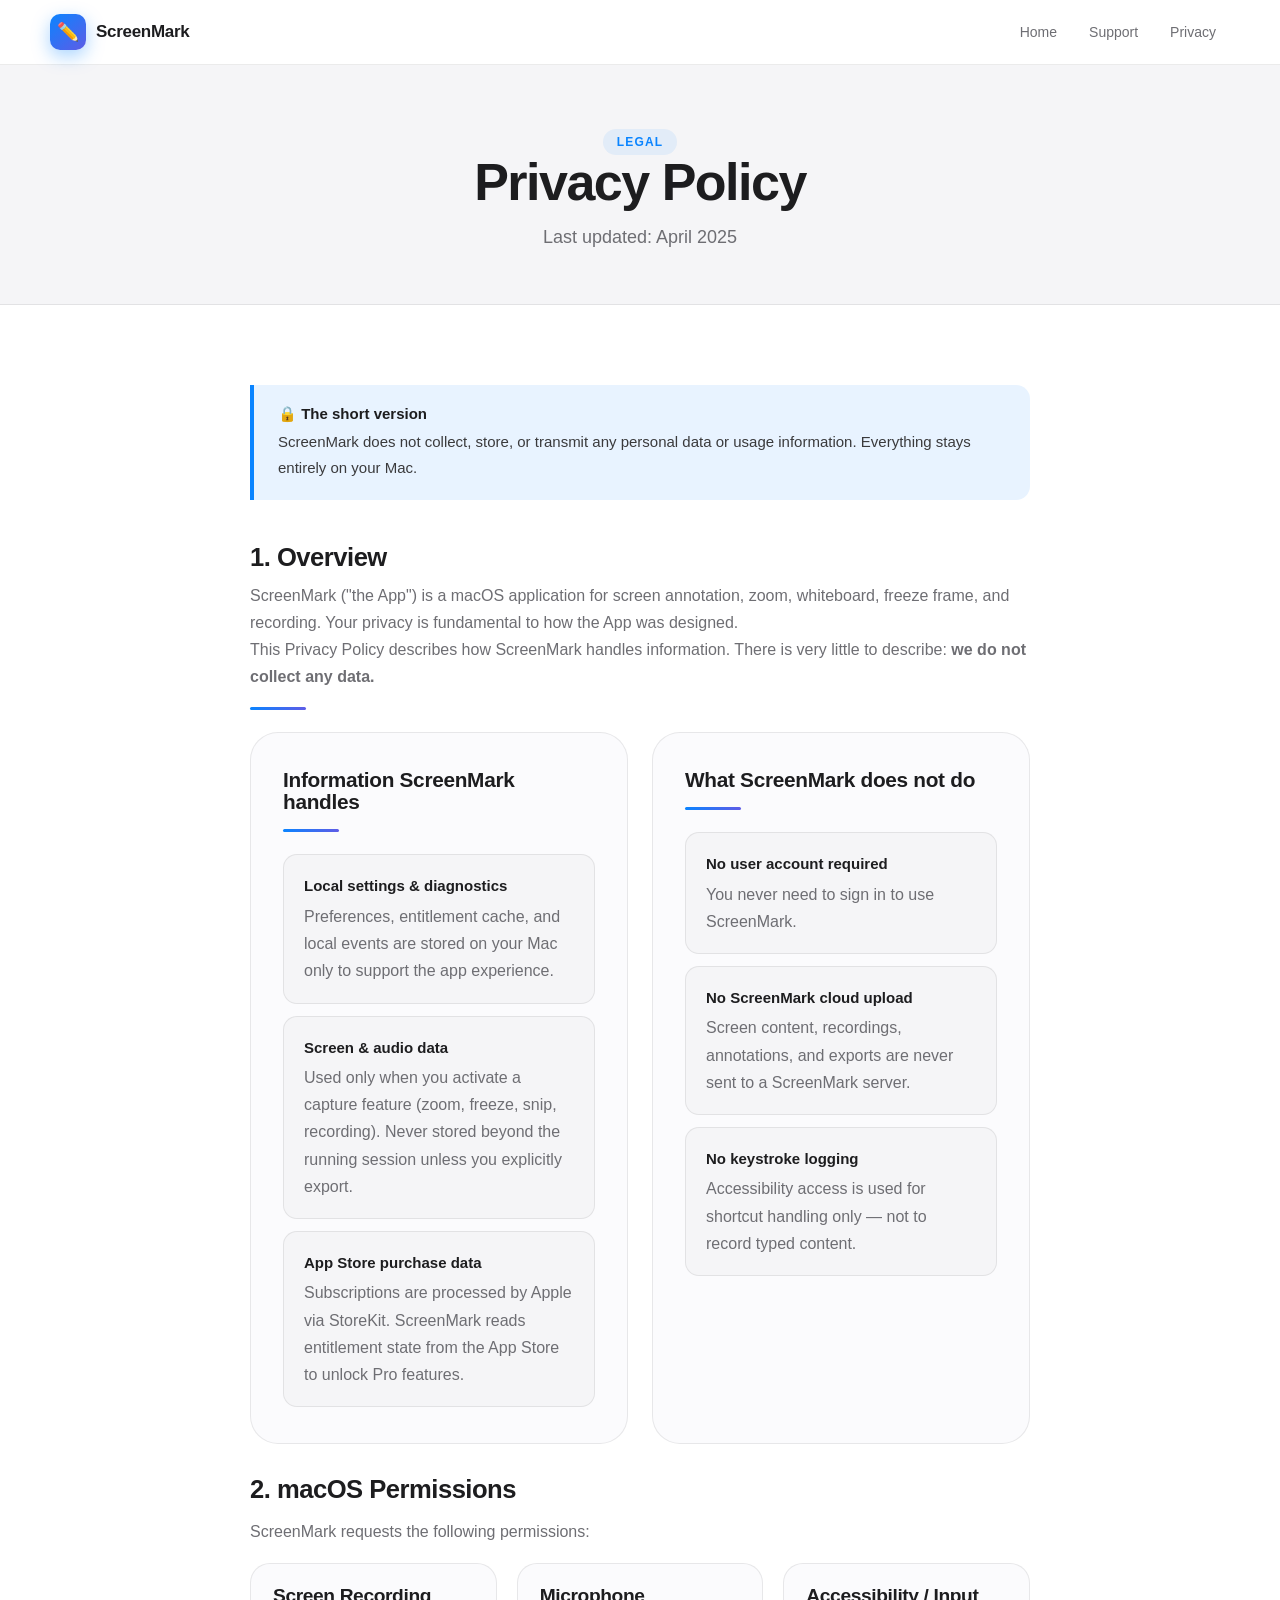
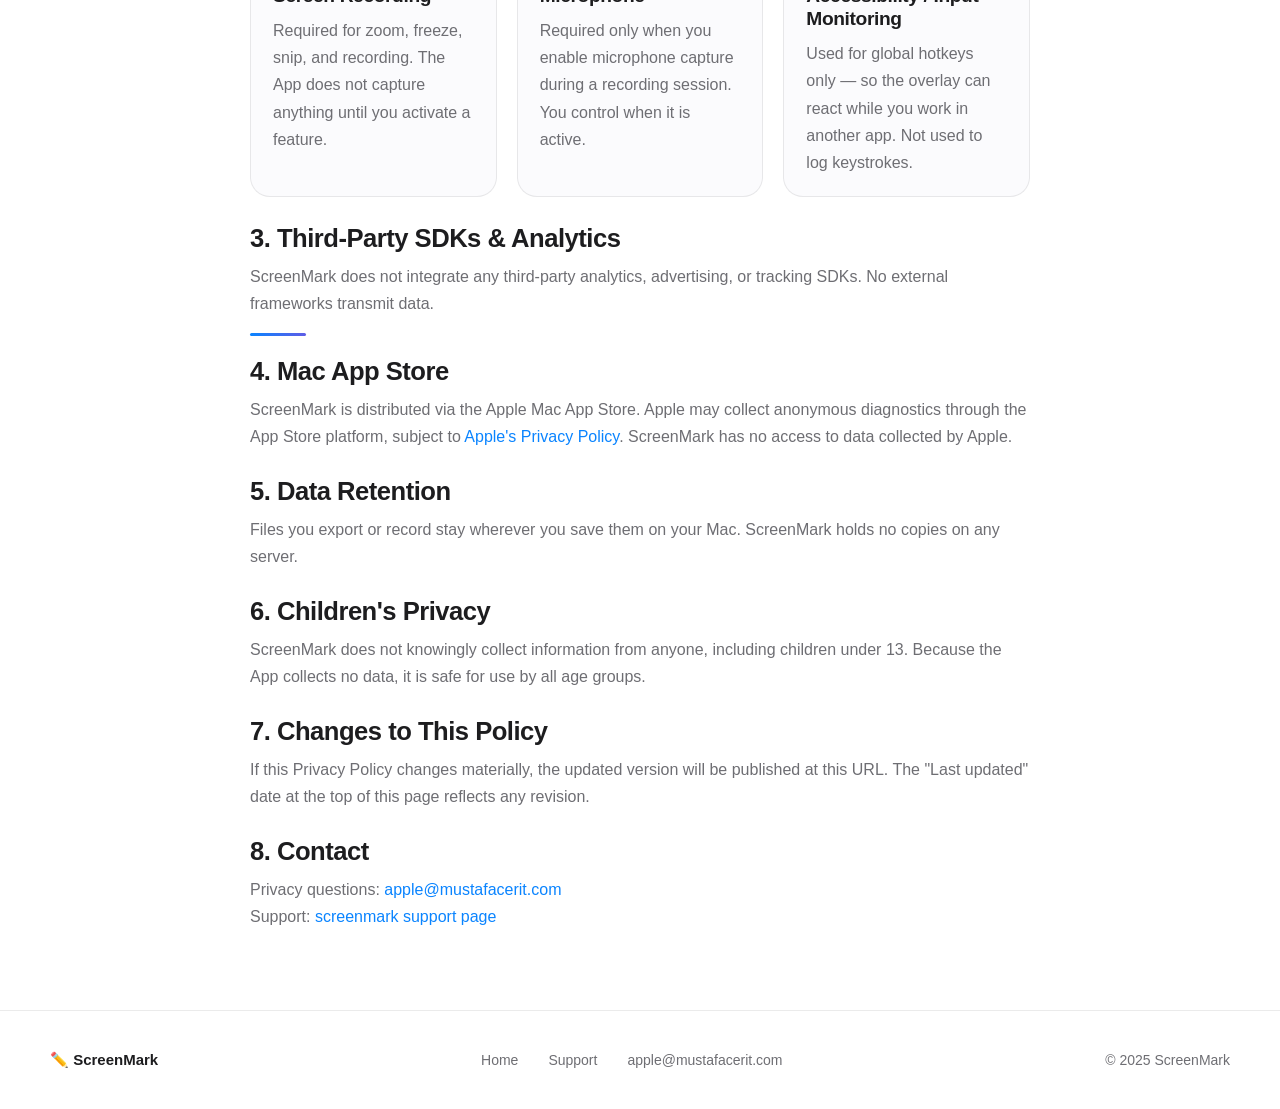
==== commit 723be0ec: "Redesign landing pages for App Store submission - index.html: hero with macOS window chrome + app sc" ====
--- a/privacy/index.html
+++ b/privacy/index.html
@@ -1,80 +1,144 @@
-<!DOCTYPE html>
+<!doctype html>
 <html lang="en">
 <head>
-  <meta charset="UTF-8" />
-  <meta name="viewport" content="width=device-width,initial-scale=1" />
-  <title>Privacy Policy — ScreenMark</title>
-  <link rel="preconnect" href="https://fonts.googleapis.com" />
-  <link rel="stylesheet" href="https://fonts.googleapis.com/css2?family=Inter:wght@400;500;600;700;800&display=swap" />
-  <link rel="stylesheet" href="../assets/site.css" />
+  <meta charset="utf-8">
+  <meta name="viewport" content="width=device-width, initial-scale=1">
+  <title>Privacy Policy – ScreenMark</title>
+  <meta name="description" content="ScreenMark Privacy Policy. No data is collected. All processing is local on your Mac.">
+  <link rel="stylesheet" href="../assets/site.css">
 </head>
 <body>
 
-<nav>
-  <div class="nav-inner">
-    <a class="nav-logo" href="/">
-      <svg width="28" height="28" viewBox="0 0 28 28" fill="none">
-        <rect width="28" height="28" rx="7" fill="url(#ng)"/>
-        <path d="M8 14h12M14 8v12" stroke="#fff" stroke-width="2.5" stroke-linecap="round"/>
-        <circle cx="14" cy="14" r="3" fill="#fff" opacity=".9"/>
-        <defs><linearGradient id="ng" x1="0" y1="0" x2="28" y2="28"><stop stop-color="#5b8def"/><stop offset="1" stop-color="#9b59b6"/></linearGradient></defs>
-      </svg>
-      ScreenMark
-    </a>
-    <div class="nav-links">
-      <a href="/">Home</a>
-      <a href="/support/">Support</a>
+  <header class="site-header">
+    <div class="shell">
+      <a class="brand" href="../">
+        <span class="brand-mark">✏️</span>
+        ScreenMark
+      </a>
+      <nav class="nav" aria-label="Primary">
+        <a href="../">Home</a>
+        <a href="../support/">Support</a>
+        <a href="./">Privacy</a>
+      </nav>
     </div>
-  </div>
-</nav>
+  </header>
 
-<div class="prose">
-  <h1>Privacy Policy</h1>
-  <p class="lead">Last updated: April 2025</p>
+  <main>
 
-  <h2>No Data Collected</h2>
-  <p>ScreenMark does not collect, transmit, or store any personal data. All screen content, annotations, recordings, and exports stay entirely on your device and in your personal iCloud account.</p>
+    <div class="page-hero">
+      <span class="eyebrow">Legal</span>
+      <h1>Privacy Policy</h1>
+      <p>Last updated: April 2025</p>
+    </div>
 
-  <h2>Screen Recording Permission</h2>
-  <p>ScreenMark requests macOS Screen Recording permission to display your screen content in the overlay and in recordings. This content is never sent off your device.</p>
+    <section class="section">
+      <div class="shell" style="max-width:780px">
 
-  <h2>iCloud Sync</h2>
-  <p>If you enable iCloud sync, your settings and exported files are stored in your personal iCloud Drive. ScreenMark has no access to your iCloud data — Apple's standard iCloud privacy terms apply.</p>
+        <div class="highlight-box">
+          <strong>🔒 The short version</strong>
+          <p>ScreenMark does not collect, store, or transmit any personal data or usage information. Everything stays entirely on your Mac.</p>
+        </div>
 
-  <h2>In-App Purchases</h2>
-  <p>Purchases are processed entirely by Apple via StoreKit. ScreenMark never handles or stores payment information. Apple's <a href="https://www.apple.com/legal/privacy/" target="_blank" rel="noopener">privacy policy</a> governs purchase data.</p>
+        <h2 style="font-size:1.6rem;letter-spacing:-0.5px;margin-bottom:10px">1. Overview</h2>
+        <p>ScreenMark ("the App") is a macOS application for screen annotation, zoom, whiteboard, freeze frame, and recording. Your privacy is fundamental to how the App was designed.</p>
+        <p>This Privacy Policy describes how ScreenMark handles information. There is very little to describe: <strong>we do not collect any data.</strong></p>
 
-  <h2>Diagnostics (Optional)</h2>
-  <p>If you opt in to Apple's app analytics sharing in macOS System Settings, Apple may share anonymised crash reports and usage statistics with us. This is optional and can be disabled at any time in <strong>System Settings → Privacy &amp; Security → Analytics &amp; Improvements</strong>.</p>
+        <div class="accent-rule"></div>
 
-  <h2>Third-Party SDKs</h2>
-  <p>ScreenMark contains no third-party analytics, advertising, or tracking SDKs.</p>
+        <div class="two-up" style="margin-bottom:32px">
+          <article class="panel">
+            <h2 style="font-size:1.3rem;letter-spacing:-0.3px">Information ScreenMark handles</h2>
+            <div class="accent-rule"></div>
+            <ul class="info-list">
+              <li>
+                <strong>Local settings &amp; diagnostics</strong>
+                <p>Preferences, entitlement cache, and local events are stored on your Mac only to support the app experience.</p>
+              </li>
+              <li>
+                <strong>Screen &amp; audio data</strong>
+                <p>Used only when you activate a capture feature (zoom, freeze, snip, recording). Never stored beyond the running session unless you explicitly export.</p>
+              </li>
+              <li>
+                <strong>App Store purchase data</strong>
+                <p>Subscriptions are processed by Apple via StoreKit. ScreenMark reads entitlement state from the App Store to unlock Pro features.</p>
+              </li>
+            </ul>
+          </article>
 
-  <h2>Children's Privacy</h2>
-  <p>ScreenMark does not collect data from any user, including children. The app is rated 4+.</p>
+          <article class="panel">
+            <h2 style="font-size:1.3rem;letter-spacing:-0.3px">What ScreenMark does not do</h2>
+            <div class="accent-rule"></div>
+            <ul class="info-list">
+              <li>
+                <strong>No user account required</strong>
+                <p>You never need to sign in to use ScreenMark.</p>
+              </li>
+              <li>
+                <strong>No ScreenMark cloud upload</strong>
+                <p>Screen content, recordings, annotations, and exports are never sent to a ScreenMark server.</p>
+              </li>
+              <li>
+                <strong>No keystroke logging</strong>
+                <p>Accessibility access is used for shortcut handling only — not to record typed content.</p>
+              </li>
+            </ul>
+          </article>
+        </div>
 
-  <h2>Contact</h2>
-  <p>Questions about privacy? Email us: <a href="mailto:apple@mustafacerit.com">apple@mustafacerit.com</a></p>
-</div>
+        <h2 style="font-size:1.6rem;letter-spacing:-0.5px;margin-bottom:14px">2. macOS Permissions</h2>
+        <p>ScreenMark requests the following permissions:</p>
+        <div class="cards-grid" style="margin:18px 0 28px">
+          <article class="card" style="padding:20px 22px">
+            <h3>Screen Recording</h3>
+            <p>Required for zoom, freeze, snip, and recording. The App does not capture anything until you activate a feature.</p>
+          </article>
+          <article class="card" style="padding:20px 22px">
+            <h3>Microphone</h3>
+            <p>Required only when you enable microphone capture during a recording session. You control when it is active.</p>
+          </article>
+          <article class="card" style="padding:20px 22px">
+            <h3>Accessibility / Input Monitoring</h3>
+            <p>Used for global hotkeys only — so the overlay can react while you work in another app. Not used to log keystrokes.</p>
+          </article>
+        </div>
 
-<footer>
-  <div class="footer-inner">
-    <div class="footer-logo">
-      <svg width="22" height="22" viewBox="0 0 28 28" fill="none">
-        <rect width="28" height="28" rx="7" fill="url(#fg)"/>
-        <path d="M8 14h12M14 8v12" stroke="#fff" stroke-width="2.5" stroke-linecap="round"/>
-        <circle cx="14" cy="14" r="3" fill="#fff" opacity=".9"/>
-        <defs><linearGradient id="fg" x1="0" y1="0" x2="28" y2="28"><stop stop-color="#5b8def"/><stop offset="1" stop-color="#9b59b6"/></linearGradient></defs>
-      </svg>
-      ScreenMark
+        <h2 style="font-size:1.6rem;letter-spacing:-0.5px;margin-bottom:10px">3. Third-Party SDKs &amp; Analytics</h2>
+        <p>ScreenMark does not integrate any third-party analytics, advertising, or tracking SDKs. No external frameworks transmit data.</p>
+
+        <div class="accent-rule"></div>
+
+        <h2 style="font-size:1.6rem;letter-spacing:-0.5px;margin-bottom:10px">4. Mac App Store</h2>
+        <p>ScreenMark is distributed via the Apple Mac App Store. Apple may collect anonymous diagnostics through the App Store platform, subject to <a href="https://www.apple.com/legal/privacy/" target="_blank" rel="noopener" style="color:var(--accent)">Apple's Privacy Policy</a>. ScreenMark has no access to data collected by Apple.</p>
+
+        <h2 style="font-size:1.6rem;letter-spacing:-0.5px;margin-bottom:10px;margin-top:28px">5. Data Retention</h2>
+        <p>Files you export or record stay wherever you save them on your Mac. ScreenMark holds no copies on any server.</p>
+
+        <h2 style="font-size:1.6rem;letter-spacing:-0.5px;margin-bottom:10px;margin-top:28px">6. Children's Privacy</h2>
+        <p>ScreenMark does not knowingly collect information from anyone, including children under 13. Because the App collects no data, it is safe for use by all age groups.</p>
+
+        <h2 style="font-size:1.6rem;letter-spacing:-0.5px;margin-bottom:10px;margin-top:28px">7. Changes to This Policy</h2>
+        <p>If this Privacy Policy changes materially, the updated version will be published at this URL. The "Last updated" date at the top of this page reflects any revision.</p>
+
+        <h2 style="font-size:1.6rem;letter-spacing:-0.5px;margin-bottom:10px;margin-top:28px">8. Contact</h2>
+        <p>Privacy questions: <a href="mailto:apple@mustafacerit.com" style="color:var(--accent)">apple@mustafacerit.com</a><br>
+        Support: <a href="../support/" style="color:var(--accent)">screenmark support page</a></p>
+
+      </div>
+    </section>
+
+  </main>
+
+  <footer class="site-footer">
+    <div class="shell">
+      <span class="footer-brand">✏️ ScreenMark</span>
+      <div class="footer-links">
+        <a href="../">Home</a>
+        <a href="../support/">Support</a>
+        <a href="mailto:apple@mustafacerit.com">apple@mustafacerit.com</a>
+      </div>
+      <span class="footer-copy">© 2025 ScreenMark</span>
     </div>
-    <div class="footer-links">
-      <a href="/">Home</a>
-      <a href="../support/">Support</a>
-    </div>
-    <span>© 2025 Mustafa Cerit · <a href="mailto:apple@mustafacerit.com">apple@mustafacerit.com</a></span>
-  </div>
-</footer>
+  </footer>
 
 </body>
 </html>
--- a/assets/site.css
+++ b/assets/site.css
@@ -1,203 +1,634 @@
-/* ScreenMark — Design System */
+/* ─────────────────────────────────────────────
+   ScreenMark – Site CSS (Apple-style redesign)
+   ───────────────────────────────────────────── */
+
 :root {
-  --bg: #0d0d12;
-  --bg-card: #16161f;
-  --bg-nav: rgba(13,13,18,.85);
-  --border: #1e1e2e;
-  --accent: #5b8def;
-  --accent2: #9b59b6;
-  --text: #e8e8f0;
-  --text-muted: #888899;
-  --radius: 12px;
-  --max: 1100px;
-}
-
-*,*::before,*::after { box-sizing: border-box; margin: 0; padding: 0; }
+  --ink:          #1d1d1f;
+  --ink-soft:     #3a3a3c;
+  --muted:        #6e6e73;
+  --canvas:       #ffffff;
+  --canvas-alt:   #f5f5f7;
+  --canvas-card:  #fbfbfd;
+  --line:         rgba(0, 0, 0, 0.08);
+  --line-strong:  rgba(0, 0, 0, 0.14);
+  --accent:       #0a84ff;
+  --accent-dark:  #0077ed;
+  --accent2:      #5e5ce6;
+  --warm:         #f97316;
+  --cool-soft:    #dbeafe;
+  --warm-soft:    #ffedd5;
+  --success:      #34c759;
+  --radius-xl:    28px;
+  --radius-lg:    20px;
+  --radius-md:    14px;
+  --radius-sm:    10px;
+  --shadow-sm:    0 2px 14px rgba(0,0,0,0.07);
+  --shadow-md:    0 8px 40px rgba(0,0,0,0.10);
+  --shadow-lg:    0 24px 80px rgba(0,0,0,0.16);
+  --shadow-xl:    0 40px 120px rgba(0,0,0,0.22);
+}
+
+*, *::before, *::after { box-sizing: border-box; margin: 0; padding: 0; }
+
 html { scroll-behavior: smooth; }
-body { background: var(--bg); color: var(--text); font: 16px/1.6 'Inter', system-ui, sans-serif; }
-
-a { color: var(--accent); text-decoration: none; }
-a:hover { text-decoration: underline; }
-
-/* ── NAV ────────────────────────────────── */
-nav {
+
+body {
+  font-family: -apple-system, BlinkMacSystemFont, "SF Pro Display", "Helvetica Neue", sans-serif;
+  background: var(--canvas);
+  color: var(--ink);
+  -webkit-font-smoothing: antialiased;
+  overflow-x: hidden;
+}
+
+a { color: inherit; text-decoration: none; }
+p, li { line-height: 1.7; color: var(--muted); }
+
+/* ── LAYOUT ── */
+.shell {
+  width: min(1180px, calc(100% - 48px));
+  margin: 0 auto;
+}
+
+/* ── NAVIGATION ── */
+.site-header {
   position: sticky; top: 0; z-index: 100;
-  background: var(--bg-nav);
-  backdrop-filter: blur(12px);
-  border-bottom: 1px solid var(--border);
+  background: rgba(255,255,255,0.82);
+  backdrop-filter: saturate(180%) blur(20px);
+  -webkit-backdrop-filter: saturate(180%) blur(20px);
+  border-bottom: 0.5px solid var(--line);
+}
+
+.site-header .shell {
+  display: flex; align-items: center;
+  justify-content: space-between;
+  gap: 20px; padding: 14px 0;
+}
+
+.brand {
+  display: inline-flex; align-items: center; gap: 10px;
+  text-decoration: none; font-weight: 700;
+  font-size: 17px; letter-spacing: -0.3px; color: var(--ink);
+}
+
+.brand-mark {
+  width: 36px; height: 36px;
+  display: grid; place-items: center;
+  color: white; border-radius: 10px; font-size: 18px;
+  background: linear-gradient(140deg, var(--accent), var(--accent2));
+  box-shadow: 0 6px 18px rgba(10,132,255,0.35);
+  flex-shrink: 0;
+}
+
+.nav { display: flex; align-items: center; flex-wrap: wrap; gap: 4px; }
+
+.nav a {
+  display: inline-flex; align-items: center;
+  padding: 7px 14px; border-radius: 50px;
+  font-size: 14px; font-weight: 500;
+  color: var(--muted); transition: color 0.15s, background 0.15s;
+}
+.nav a:hover { color: var(--ink); background: var(--canvas-alt); }
+
+/* App Store button in nav */
+.nav .appstore-nav {
+  background: var(--ink); color: #fff !important;
+  font-weight: 600; padding: 8px 18px; border-radius: 50px;
+  font-size: 14px; transition: opacity 0.2s;
+}
+.nav .appstore-nav:hover { opacity: 0.82; background: var(--ink); }
+
+/* ── EYEBROW / BADGES ── */
+.eyebrow {
+  display: inline-flex; align-items: center; gap: 7px;
+  padding: 6px 14px; border-radius: 50px;
+  background: rgba(10,132,255,0.08); color: var(--accent);
+  font-size: 12px; font-weight: 700;
+  letter-spacing: 1.2px; text-transform: uppercase;
+}
+
+/* ── HERO ── */
+.hero {
+  padding: 80px 0 0;
+  background: linear-gradient(180deg, #fff 0%, var(--canvas-alt) 100%);
+  overflow: hidden;
+}
+
+.hero-copy { text-align: center; padding: 0 24px; }
+
+.hero-copy h1 {
+  font-size: clamp(40px, 7vw, 76px);
+  font-weight: 700; letter-spacing: -3px; line-height: 1.02;
+  color: var(--ink); margin: 22px 0 20px;
+  max-width: 900px; margin-left: auto; margin-right: auto;
+}
+
+.hero-copy h1 em {
+  font-style: normal;
+  background: linear-gradient(135deg, var(--accent), var(--accent2));
+  -webkit-background-clip: text; -webkit-text-fill-color: transparent;
+  background-clip: text;
+}
+
+.hero-copy > p {
+  font-size: clamp(16px, 2vw, 20px); color: var(--muted);
+  max-width: 560px; margin: 0 auto 38px; line-height: 1.65;
+}
+
+/* CTA row */
+.cta-row {
+  display: flex; flex-wrap: wrap; gap: 14px;
+  justify-content: center; margin: 0 0 60px;
+}
+
+/* ── BUTTONS ── */
+.btn-appstore {
+  display: inline-flex; align-items: center; gap: 10px;
+  background: var(--ink); color: #fff;
+  padding: 14px 28px; border-radius: 50px;
+  font-size: 15px; font-weight: 700; letter-spacing: -0.2px;
+  box-shadow: var(--shadow-md);
+  transition: opacity 0.2s, transform 0.15s;
+}
+.btn-appstore:hover { opacity: 0.82; transform: translateY(-1px); color: #fff; }
+.btn-appstore svg { flex-shrink: 0; }
+
+.btn-ghost {
+  display: inline-flex; align-items: center; gap: 8px;
+  background: var(--canvas-alt); color: var(--ink);
+  padding: 14px 28px; border-radius: 50px;
+  font-size: 15px; font-weight: 600;
+  border: 0.5px solid var(--line-strong);
+  transition: background 0.2s, transform 0.15s;
+}
+.btn-ghost:hover { background: #e8e8ed; transform: translateY(-1px); }
+
+.button-link.primary {
+  display: inline-flex; align-items: center; gap: 10px;
+  background: var(--ink); color: #fff;
+  padding: 14px 28px; border-radius: 50px;
+  font-size: 15px; font-weight: 700;
+  box-shadow: var(--shadow-md);
+  transition: opacity 0.2s, transform 0.15s;
+}
+.button-link.primary:hover { opacity: 0.82; transform: translateY(-1px); color: #fff; }
+
+.button-link.secondary {
+  display: inline-flex; align-items: center; gap: 8px;
+  background: var(--canvas-alt); color: var(--ink);
+  padding: 14px 28px; border-radius: 50px;
+  font-size: 15px; font-weight: 600;
+  border: 0.5px solid var(--line-strong);
+  transition: background 0.2s, transform 0.15s;
+}
+.button-link.secondary:hover { background: #e8e8ed; transform: translateY(-1px); }
+
+/* ── HERO SCREENSHOT ── */
+.hero-screenshot-wrap {
+  max-width: 1060px; margin: 0 auto;
   padding: 0 24px;
 }
-.nav-inner {
-  max-width: var(--max); margin: 0 auto;
-  display: flex; align-items: center; gap: 32px; height: 60px;
-}
-.nav-logo { display: flex; align-items: center; gap: 10px; font-weight: 700; font-size: 1.05rem; color: var(--text); }
-.nav-logo svg { flex-shrink: 0; }
-.nav-links { display: flex; gap: 24px; margin-left: auto; font-size: .92rem; }
-.nav-links a { color: var(--text-muted); transition: color .2s; }
-.nav-links a:hover { color: var(--text); text-decoration: none; }
-.btn-nav {
-  background: linear-gradient(135deg, var(--accent), var(--accent2));
-  color: #fff !important; padding: 8px 18px; border-radius: 8px; font-weight: 600; font-size: .88rem;
-  white-space: nowrap; transition: opacity .2s;
-}
-.btn-nav:hover { opacity: .85; text-decoration: none !important; }
-
-/* ── LAYOUT ─────────────────────────────── */
-.container { max-width: var(--max); margin: 0 auto; padding: 0 24px; }
-section { padding: 80px 0; }
-
-/* ── HERO ───────────────────────────────── */
-.hero { padding: 100px 0 80px; text-align: center; }
-.hero-badge {
-  display: inline-flex; align-items: center; gap: 8px;
-  background: rgba(91,141,239,.1); border: 1px solid rgba(91,141,239,.25);
-  color: var(--accent); padding: 6px 16px; border-radius: 999px; font-size: .82rem; font-weight: 500; margin-bottom: 28px;
-}
-.hero-badge::before { content: ''; width: 7px; height: 7px; border-radius: 50%; background: var(--accent); animation: pulse 2s infinite; }
-@keyframes pulse { 0%,100% { opacity:1; } 50% { opacity:.4; } }
-.hero h1 {
-  font-size: clamp(2.2rem, 5vw, 3.6rem); font-weight: 800; line-height: 1.15; letter-spacing: -.02em;
-  background: linear-gradient(135deg, #fff 40%, #aab4d0); -webkit-background-clip: text; -webkit-text-fill-color: transparent;
-  margin-bottom: 20px;
-}
-.hero p { font-size: 1.15rem; color: var(--text-muted); max-width: 560px; margin: 0 auto 36px; }
-.hero-ctas { display: flex; gap: 14px; justify-content: center; flex-wrap: wrap; }
-.btn-primary {
-  display: inline-flex; align-items: center; gap: 8px;
-  background: linear-gradient(135deg, var(--accent), var(--accent2));
-  color: #fff; padding: 13px 26px; border-radius: 10px; font-weight: 600; font-size: .95rem; transition: opacity .2s;
-}
-.btn-primary:hover { opacity: .85; text-decoration: none; }
-.btn-secondary {
-  display: inline-flex; align-items: center; gap: 8px;
-  background: transparent; border: 1px solid var(--border); color: var(--text-muted);
-  padding: 13px 26px; border-radius: 10px; font-weight: 500; font-size: .95rem; transition: all .2s;
-}
-.btn-secondary:hover { border-color: var(--accent); color: var(--text); text-decoration: none; }
-
-/* ── MOCK WINDOW ─────────────────────────── */
-.hero-window {
-  max-width: 760px; margin: 56px auto 0;
-  background: #12121a; border: 1px solid var(--border); border-radius: 14px; overflow: hidden;
-  box-shadow: 0 40px 120px rgba(0,0,0,.6), 0 0 0 1px rgba(255,255,255,.04);
-}
-.window-bar {
-  background: #1a1a26; padding: 11px 16px;
-  display: flex; align-items: center; gap: 8px; border-bottom: 1px solid var(--border);
-}
-.dot { width: 12px; height: 12px; border-radius: 50%; }
-.dot-r { background: #ff5f57; }
-.dot-y { background: #febc2e; }
-.dot-g { background: #28c840; }
-.window-title { font-size: .8rem; color: var(--text-muted); margin-left: 10px; }
-.window-body {
-  padding: 28px; min-height: 200px;
-  background: linear-gradient(135deg, #0f0f1a 0%, #141420 100%);
-  position: relative; display: flex; align-items: center; justify-content: center;
-}
-.toolbar {
-  position: absolute; top: 16px; right: 16px;
-  display: flex; flex-direction: column; gap: 6px;
-  background: rgba(255,255,255,.06); border: 1px solid var(--border); border-radius: 10px; padding: 8px;
-}
-.tool {
-  width: 32px; height: 32px; border-radius: 7px; display: flex; align-items: center; justify-content: center;
-  font-size: .9rem; cursor: default; transition: background .15s;
-}
-.tool.active { background: rgba(91,141,239,.25); }
-.tool:hover { background: rgba(255,255,255,.08); }
-.annotation-demo { text-align: center; }
-.annotation-demo svg { filter: drop-shadow(0 0 12px rgba(91,141,239,.4)); }
-
-/* ── SECTION HEADER ─────────────────────── */
+
+.macos-window {
+  background: #fff;
+  border-radius: 14px 14px 0 0;
+  box-shadow: 0 -2px 0 0 var(--line), 0 -40px 100px rgba(0,0,0,0.14);
+  overflow: hidden;
+}
+
+.macos-titlebar {
+  background: #f0f0f0;
+  height: 36px; display: flex; align-items: center; padding: 0 14px; gap: 7px;
+  border-bottom: 1px solid #ddd;
+  flex-shrink: 0;
+}
+
+.macos-dot {
+  width: 12px; height: 12px; border-radius: 50%; flex-shrink: 0;
+}
+.macos-dot.red    { background: #ff5f57; }
+.macos-dot.yellow { background: #ffbd2e; }
+.macos-dot.green  { background: #28c840; }
+
+.macos-window img {
+  width: 100%; display: block;
+  border-radius: 0 0 0 0;
+  max-height: 540px; object-fit: cover; object-position: top;
+}
+
+/* ── PROOF BAR ── */
+.proof-bar {
+  background: var(--canvas-alt);
+  border-top: 0.5px solid var(--line); border-bottom: 0.5px solid var(--line);
+  padding: 18px 40px;
+  display: flex; align-items: center; justify-content: center;
+  gap: 40px; flex-wrap: wrap;
+}
+
+.proof-item {
+  display: flex; align-items: center; gap: 8px;
+  font-size: 14px; color: var(--muted); font-weight: 500;
+}
+.proof-item .pi-icon { font-size: 18px; }
+
+/* ── SECTIONS ── */
+.section { padding: 80px 0; }
+.section-alt { background: var(--canvas-alt); }
+.section-border-top { border-top: 0.5px solid var(--line); }
+
 .section-header { text-align: center; margin-bottom: 56px; }
-.section-header h2 { font-size: clamp(1.6rem, 3vw, 2.4rem); font-weight: 700; margin-bottom: 12px; }
-.section-header p { color: var(--text-muted); font-size: 1.05rem; max-width: 520px; margin: 0 auto; }
-
-/* ── FEATURES ───────────────────────────── */
-.features-grid { display: grid; grid-template-columns: repeat(auto-fit, minmax(280px, 1fr)); gap: 20px; }
-.feature-card {
-  background: var(--bg-card); border: 1px solid var(--border); border-radius: var(--radius);
-  padding: 28px; transition: border-color .2s, transform .2s;
-}
-.feature-card:hover { border-color: rgba(91,141,239,.35); transform: translateY(-2px); }
-.feature-icon {
-  width: 44px; height: 44px; border-radius: 10px; margin-bottom: 16px;
-  background: linear-gradient(135deg, rgba(91,141,239,.15), rgba(155,89,182,.15));
-  border: 1px solid rgba(91,141,239,.2);
-  display: flex; align-items: center; justify-content: center; font-size: 1.2rem;
-}
-.feature-card h3 { font-size: 1.05rem; font-weight: 600; margin-bottom: 8px; }
-.feature-card p { color: var(--text-muted); font-size: .92rem; line-height: 1.6; }
-
-/* ── PRICING ────────────────────────────── */
-.pricing-grid { display: grid; grid-template-columns: repeat(auto-fit, minmax(260px, 1fr)); gap: 20px; max-width: 860px; margin: 0 auto; }
+.section-header .eyebrow { margin-bottom: 14px; }
+.section-header h2 { margin-bottom: 14px; }
+.section-header p { font-size: 17px; max-width: 540px; margin: 0 auto; }
+
+h1 { font-size: clamp(3rem, 7vw, 5rem); letter-spacing: -0.05em; line-height: 1.05; margin: 0 0 16px; }
+h2 { font-size: clamp(2rem, 4vw, 3rem); letter-spacing: -0.04em; line-height: 1.08; margin: 0 0 14px; }
+h3 { font-size: 1.2rem; letter-spacing: -0.02em; line-height: 1.2; margin: 0 0 10px; }
+
+/* ── FEATURE GRID ── */
+.feature-grid {
+  display: grid;
+  grid-template-columns: repeat(3, minmax(0, 1fr));
+  gap: 20px;
+}
+
+.card {
+  background: var(--canvas-card);
+  border: 0.5px solid var(--line);
+  border-radius: var(--radius-lg);
+  padding: 32px 28px;
+  transition: transform 0.22s, box-shadow 0.22s;
+}
+.card:hover { transform: translateY(-4px); box-shadow: var(--shadow-md); }
+
+.card-icon {
+  width: 52px; height: 52px; border-radius: var(--radius-md);
+  display: flex; align-items: center; justify-content: center;
+  font-size: 24px; margin-bottom: 18px; flex-shrink: 0;
+}
+.card-icon.blue   { background: #e4f1ff; }
+.card-icon.purple { background: #ece8ff; }
+.card-icon.orange { background: #fff2e5; }
+.card-icon.green  { background: #e4f7ed; }
+.card-icon.pink   { background: #ffe4f0; }
+.card-icon.teal   { background: #e4f5f5; }
+
+/* ── SCREENSHOT GALLERY ── */
+.gallery-section {
+  background: var(--canvas-alt);
+  padding: 80px 0 60px;
+  border-top: 0.5px solid var(--line);
+  border-bottom: 0.5px solid var(--line);
+}
+
+.gallery-scroll-wrap {
+  overflow-x: auto; overflow-y: hidden;
+  -webkit-overflow-scrolling: touch;
+  scrollbar-width: none;
+  padding: 8px 40px 24px;
+}
+.gallery-scroll-wrap::-webkit-scrollbar { display: none; }
+
+.gallery-track {
+  display: flex; gap: 20px; width: max-content;
+}
+
+.gallery-item {
+  flex-shrink: 0; width: 640px;
+  border-radius: var(--radius-lg); overflow: hidden;
+  box-shadow: var(--shadow-md); border: 0.5px solid var(--line);
+  background: #fff;
+  cursor: pointer; transition: transform 0.25s, box-shadow 0.25s;
+}
+.gallery-item:hover { transform: scale(1.025); box-shadow: var(--shadow-lg); }
+.gallery-item img { width: 100%; height: auto; display: block; }
+.gallery-caption {
+  padding: 12px 18px;
+  font-size: 13px; font-weight: 600; color: var(--muted);
+  border-top: 0.5px solid var(--line);
+}
+
+/* ── SPOTLIGHT ROWS ── */
+.spotlight-section { padding: 80px 0; }
+
+.spotlight-row {
+  display: grid;
+  grid-template-columns: 1fr 1fr;
+  gap: 60px; align-items: center;
+  max-width: 1100px; margin: 0 auto 80px;
+  padding: 0 24px;
+}
+.spotlight-row:last-child { margin-bottom: 0; }
+.spotlight-row.flip { direction: rtl; }
+.spotlight-row.flip > * { direction: ltr; }
+
+.spotlight-tag {
+  display: inline-block; font-size: 12px; font-weight: 700;
+  letter-spacing: 1.4px; text-transform: uppercase;
+  color: var(--accent); margin-bottom: 14px;
+}
+
+.spotlight-content h2 { font-size: clamp(26px, 3.5vw, 36px); letter-spacing: -0.8px; }
+.spotlight-content p  { font-size: 16px; line-height: 1.75; margin-bottom: 10px; }
+
+.spotlight-visual img {
+  width: 100%; border-radius: var(--radius-lg);
+  box-shadow: var(--shadow-lg); border: 0.5px solid var(--line);
+  display: block;
+}
+
+/* ── PILL LIST ── */
+.pill-list { display: flex; flex-wrap: wrap; gap: 8px; margin-top: 18px; }
+.pill {
+  background: var(--canvas-alt); border: 0.5px solid var(--line-strong);
+  font-size: 13px; font-weight: 500; color: var(--muted);
+  padding: 5px 13px; border-radius: 50px;
+}
+.pill.cool { background: var(--cool-soft); color: #1d4ed8; border-color: transparent; }
+.pill.warm { background: var(--warm-soft); color: #c2410c; border-color: transparent; }
+
+/* ── PRICING ── */
+.pricing-grid {
+  display: grid;
+  grid-template-columns: repeat(3, minmax(0, 1fr));
+  gap: 20px;
+}
+
 .price-card {
-  background: var(--bg-card); border: 1px solid var(--border); border-radius: var(--radius);
-  padding: 32px 28px; display: flex; flex-direction: column; gap: 20px; position: relative;
-}
-.price-card.featured {
-  border-color: rgba(91,141,239,.5);
-  background: linear-gradient(160deg, rgba(91,141,239,.06) 0%, var(--bg-card) 60%);
-}
-.featured-badge {
-  position: absolute; top: -12px; left: 50%; transform: translateX(-50%);
-  background: linear-gradient(135deg, var(--accent), var(--accent2));
-  color: #fff; font-size: .72rem; font-weight: 700; padding: 4px 14px; border-radius: 999px; white-space: nowrap;
-}
-.price-plan { font-size: .8rem; font-weight: 600; text-transform: uppercase; letter-spacing: .1em; color: var(--text-muted); }
-.price-amount { display: flex; align-items: baseline; gap: 4px; }
-.price-amount .amount { font-size: 2.4rem; font-weight: 800; }
-.price-amount .period { color: var(--text-muted); font-size: .9rem; }
-.price-desc { font-size: .9rem; color: var(--text-muted); }
-.price-features { list-style: none; display: flex; flex-direction: column; gap: 10px; }
-.price-features li { display: flex; align-items: center; gap: 10px; font-size: .92rem; }
-.price-features li::before { content: '✓'; color: var(--accent); font-weight: 700; flex-shrink: 0; }
-.price-card .btn-primary, .price-card .btn-secondary { text-align: center; justify-content: center; margin-top: auto; }
-
-/* ── FOOTER ──────────────────────────────── */
-footer {
-  border-top: 1px solid var(--border);
-  padding: 32px 24px; text-align: center; color: var(--text-muted); font-size: .88rem;
-}
-.footer-inner { max-width: var(--max); margin: 0 auto; display: flex; flex-wrap: wrap; align-items: center; justify-content: space-between; gap: 16px; }
-.footer-logo { display: flex; align-items: center; gap: 8px; font-weight: 600; color: var(--text); }
-.footer-links { display: flex; gap: 20px; }
-.footer-links a { color: var(--text-muted); font-size: .88rem; }
-.footer-links a:hover { color: var(--text); text-decoration: none; }
-
-/* ── PROSE (privacy/support) ─────────────── */
-.prose { max-width: 740px; margin: 0 auto; padding: 60px 24px; }
-.prose h1 { font-size: 2rem; font-weight: 700; margin-bottom: 8px; }
-.prose .lead { color: var(--text-muted); margin-bottom: 48px; font-size: 1rem; }
-.prose h2 { font-size: 1.2rem; font-weight: 600; margin: 36px 0 10px; }
-.prose p, .prose li { color: var(--text-muted); line-height: 1.75; margin-bottom: 12px; }
-.prose ul { padding-left: 20px; margin-bottom: 12px; }
-.prose a { color: var(--accent); }
-.prose strong { color: var(--text); }
-.faq { display: flex; flex-direction: column; gap: 28px; margin-top: 12px; }
-.faq-q { font-size: 1rem; font-weight: 600; color: var(--text); margin-bottom: 6px; }
-.faq-a { color: var(--text-muted); font-size: .95rem; line-height: 1.7; }
-.contact-box {
-  margin-top: 48px; background: var(--bg-card); border: 1px solid var(--border);
-  border-radius: var(--radius); padding: 28px; text-align: center;
-}
-.contact-box h2 { margin-bottom: 8px; font-size: 1.2rem; }
-.contact-box p { color: var(--text-muted); font-size: .92rem; margin-bottom: 16px; }
-.contact-box a { font-size: 1.05rem; font-weight: 600; color: var(--accent); }
-
-/* ── RESPONSIVE ─────────────────────────── */
-@media (max-width: 768px) {
-  section { padding: 56px 0; }
-  .hero { padding: 72px 0 56px; }
-  .nav-links { gap: 14px; }
-  .nav-links a:not(.btn-nav) { display: none; }
-  .pricing-grid { grid-template-columns: 1fr; max-width: 400px; }
-  .footer-inner { flex-direction: column; text-align: center; }
-}
-@media (max-width: 480px) {
-  .hero h1 { font-size: 1.9rem; }
-  .hero-ctas { flex-direction: column; align-items: center; }
-  .features-grid { grid-template-columns: 1fr; }
-}
+  background: var(--canvas-card);
+  border: 0.5px solid var(--line);
+  border-radius: var(--radius-xl);
+  padding: 32px 28px;
+  position: relative;
+}
+
+.price-card.highlight {
+  border-color: rgba(10,132,255,0.3);
+  background: linear-gradient(180deg, rgba(10,132,255,0.04), var(--canvas-card));
+  box-shadow: 0 0 0 1px rgba(10,132,255,0.15), var(--shadow-sm);
+}
+
+.price-card .eyebrow { margin-bottom: 12px; }
+
+.price-tag {
+  display: inline-flex; align-items: baseline; gap: 6px;
+  font-size: 2.2rem; font-weight: 800; color: var(--ink); margin: 12px 0 10px;
+}
+.price-tag span { font-size: 0.95rem; font-weight: 600; color: var(--muted); }
+
+/* ── METRICS / HERO STATS ── */
+.hero-metrics {
+  display: flex; gap: 0;
+  justify-content: center; flex-wrap: wrap;
+  border-top: 0.5px solid var(--line);
+  border-bottom: 0.5px solid var(--line);
+  background: var(--canvas-alt);
+  margin-top: 40px;
+}
+.metric {
+  flex: 1 1 200px;
+  padding: 24px 32px; text-align: center;
+  border-right: 0.5px solid var(--line);
+}
+.metric:last-child { border-right: none; }
+.metric strong { display: block; font-size: 1.4rem; color: var(--ink); margin-bottom: 4px; }
+.metric span { font-size: 14px; }
+
+/* ── INFO LIST (panels) ── */
+.panel {
+  background: var(--canvas-card);
+  border: 0.5px solid var(--line);
+  border-radius: var(--radius-xl);
+  padding: 36px 32px;
+}
+
+.info-list {
+  list-style: none; padding: 0; margin: 0;
+  display: grid; gap: 12px;
+}
+
+.info-list li {
+  background: var(--canvas-alt);
+  border: 0.5px solid var(--line);
+  border-radius: var(--radius-md);
+  padding: 18px 20px;
+}
+
+.info-list li strong {
+  display: block; font-size: 15px;
+  color: var(--ink); margin-bottom: 4px;
+}
+
+.accent-rule {
+  width: 56px; height: 3px; border-radius: 99px;
+  background: linear-gradient(90deg, var(--accent), var(--accent2));
+  margin: 16px 0 22px;
+}
+
+/* ── TWO-UP LAYOUT ── */
+.two-up {
+  display: grid;
+  grid-template-columns: repeat(2, minmax(0, 1fr));
+  gap: 24px;
+}
+
+.cards-grid {
+  display: grid;
+  grid-template-columns: repeat(3, minmax(0, 1fr));
+  gap: 20px;
+}
+
+/* ── CTA BAND ── */
+.cta-band {
+  background: linear-gradient(135deg, var(--accent) 0%, var(--accent2) 100%);
+  padding: 80px 40px; text-align: center;
+}
+.cta-band h2  { color: #fff; margin-bottom: 14px; letter-spacing: -1.5px; }
+.cta-band p   { color: rgba(255,255,255,0.8); font-size: 18px; max-width: 480px; margin: 0 auto 38px; }
+
+.btn-white {
+  display: inline-flex; align-items: center; gap: 10px;
+  background: #fff; color: var(--accent);
+  padding: 15px 32px; border-radius: 50px;
+  font-size: 16px; font-weight: 700;
+  box-shadow: 0 10px 40px rgba(0,0,0,0.22);
+  transition: opacity 0.2s, transform 0.15s;
+}
+.btn-white:hover { opacity: 0.9; transform: translateY(-2px); color: var(--accent); }
+
+/* ── REQUIREMENTS STRIP ── */
+.req-strip {
+  background: var(--canvas-alt);
+  border-top: 0.5px solid var(--line); border-bottom: 0.5px solid var(--line);
+  padding: 32px 40px;
+  display: flex; justify-content: center; flex-wrap: wrap; gap: 48px;
+}
+.req-item { text-align: center; }
+.req-label { font-size: 11px; font-weight: 700; letter-spacing: 1px; text-transform: uppercase; color: var(--muted); margin-bottom: 4px; }
+.req-value { font-size: 16px; font-weight: 600; color: var(--ink); }
+
+/* ── PAGE HERO (inner pages) ── */
+.page-hero {
+  background: var(--canvas-alt);
+  border-bottom: 0.5px solid var(--line);
+  padding: 64px 0 52px; text-align: center;
+}
+.page-hero h1 {
+  font-size: clamp(36px, 5vw, 52px);
+  letter-spacing: -1.5px; margin-bottom: 12px;
+}
+.page-hero p { font-size: 18px; max-width: 520px; margin: 0 auto; }
+
+/* ── HIGHLIGHT BOX ── */
+.highlight-box {
+  background: #e8f3ff;
+  border-left: 4px solid var(--accent);
+  border-radius: 0 var(--radius-md) var(--radius-md) 0;
+  padding: 20px 24px; margin-bottom: 44px;
+}
+.highlight-box strong { display: block; font-size: 15px; color: var(--ink); margin-bottom: 6px; }
+.highlight-box p { font-size: 15px; color: var(--ink-soft); margin: 0; }
+
+/* ── FAQ ── */
+.faq-list { display: grid; gap: 10px; }
+.faq-item {
+  border: 0.5px solid var(--line);
+  border-radius: var(--radius-md);
+  overflow: hidden;
+  background: var(--canvas-card);
+}
+.faq-q {
+  padding: 18px 22px; font-size: 15px; font-weight: 600;
+  cursor: pointer; display: flex; justify-content: space-between; align-items: center;
+  gap: 12px; user-select: none; color: var(--ink);
+  transition: background 0.15s;
+}
+.faq-q:hover { background: var(--canvas-alt); }
+.faq-q .faq-arrow {
+  font-size: 11px; color: var(--muted); flex-shrink: 0;
+  transition: transform 0.2s;
+}
+.faq-item.open .faq-q .faq-arrow { transform: rotate(180deg); }
+.faq-a {
+  display: none;
+  padding: 0 22px 18px; font-size: 15px; color: var(--muted); line-height: 1.7;
+  border-top: 0.5px solid var(--line);
+}
+.faq-item.open .faq-a { display: block; padding-top: 16px; }
+
+/* ── CONTACT CARDS ── */
+.contact-grid {
+  display: grid;
+  grid-template-columns: repeat(auto-fit, minmax(220px, 1fr));
+  gap: 18px; margin-bottom: 56px;
+}
+.contact-card {
+  background: var(--canvas-card); border: 0.5px solid var(--line);
+  border-radius: var(--radius-lg); padding: 28px 24px; text-align: center;
+  text-decoration: none; color: inherit;
+  transition: transform 0.2s, box-shadow 0.2s;
+}
+.contact-card:hover { transform: translateY(-3px); box-shadow: var(--shadow-sm); }
+.contact-card .cc-icon { font-size: 30px; margin-bottom: 12px; display: block; }
+.contact-card h3 { font-size: 16px; font-weight: 600; margin-bottom: 7px; color: var(--ink); }
+.contact-card p { font-size: 14px; line-height: 1.55; }
+.contact-card .cc-link {
+  display: inline-block; margin-top: 13px; font-size: 13px;
+  font-weight: 700; color: var(--accent);
+}
+
+/* ── REQUIREMENTS TABLE ── */
+.req-table {
+  width: 100%; border-collapse: collapse;
+  border: 0.5px solid var(--line);
+  border-radius: var(--radius-md); overflow: hidden;
+  margin-bottom: 44px;
+}
+.req-table th {
+  background: var(--canvas-alt); padding: 11px 20px; text-align: left;
+  font-size: 12px; font-weight: 700; letter-spacing: 0.6px; text-transform: uppercase;
+  color: var(--muted); border-bottom: 0.5px solid var(--line);
+}
+.req-table td {
+  padding: 14px 20px; font-size: 15px; color: var(--ink);
+  border-bottom: 0.5px solid var(--line);
+}
+.req-table tr:last-child td { border-bottom: none; }
+.req-table tr:nth-child(even) td { background: var(--canvas-alt); }
+
+/* ── LEGAL NOTE ── */
+.legal-note { font-size: 13px; color: var(--muted); line-height: 1.6; }
+
+/* ── DIVIDER ── */
+.section-divider { border: none; border-top: 0.5px solid var(--line); margin: 44px 0 36px; }
+
+/* ── FOOTER ── */
+.site-footer {
+  background: var(--canvas);
+  border-top: 0.5px solid var(--line);
+  padding: 36px 0;
+}
+
+.site-footer .shell {
+  display: flex; align-items: center;
+  justify-content: space-between;
+  gap: 20px; flex-wrap: wrap;
+}
+
+.footer-brand { font-size: 15px; font-weight: 700; color: var(--ink); }
+
+.footer-links { display: flex; flex-wrap: wrap; gap: 6px; }
+.footer-links a {
+  font-size: 14px; color: var(--muted); padding: 5px 12px;
+  border-radius: 50px; transition: color 0.15s, background 0.15s;
+}
+.footer-links a:hover { color: var(--ink); background: var(--canvas-alt); }
+
+.footer-copy { font-size: 14px; color: var(--muted); }
+
+/* ── LIGHTBOX ── */
+.lightbox {
+  display: none; position: fixed; inset: 0; z-index: 1000;
+  background: rgba(0,0,0,0.88);
+  align-items: center; justify-content: center; padding: 20px;
+}
+.lightbox.open { display: flex; }
+.lightbox img {
+  max-width: 92vw; max-height: 88vh; border-radius: 12px;
+  box-shadow: 0 40px 120px rgba(0,0,0,0.6);
+}
+.lightbox-close {
+  position: fixed; top: 20px; right: 20px;
+  background: rgba(255,255,255,0.14); border: none; cursor: pointer;
+  color: #fff; font-size: 22px; width: 44px; height: 44px;
+  border-radius: 50%; display: flex; align-items: center; justify-content: center;
+  transition: background 0.2s;
+}
+.lightbox-close:hover { background: rgba(255,255,255,0.26); }
+
+/* ── RESPONSIVE ── */
+@media (max-width: 960px) {
+  .feature-grid,
+  .pricing-grid,
+  .cards-grid,
+  .two-up        { grid-template-columns: 1fr; }
+  .spotlight-row { grid-template-columns: 1fr; gap: 32px; }
+  .spotlight-row.flip { direction: ltr; }
+  .gallery-item { width: 300px; }
+}
+
+@media (max-width: 680px) {
+  .shell { width: calc(100% - 32px); }
+  .site-header .shell { padding: 10px 0; }
+  .hero { padding: 56px 0 0; }
+  .hero-copy h1 { letter-spacing: -2px; }
+  .section { padding: 56px 0; }
+  .proof-bar { gap: 20px; padding: 16px 24px; }
+  .req-strip { gap: 24px; padding: 24px; }
+  .cta-band { padding: 56px 24px; }
+  .page-hero { padding: 48px 24px 36px; }
+  .hero-metrics { border: none; flex-direction: column; gap: 0; }
+  .metric { border-right: none; border-bottom: 0.5px solid var(--line); }
+  .metric:last-child { border-bottom: none; }
+  .site-footer .shell { flex-direction: column; align-items: flex-start; }
+  .nav .nav-hide-sm { display: none; }
+}
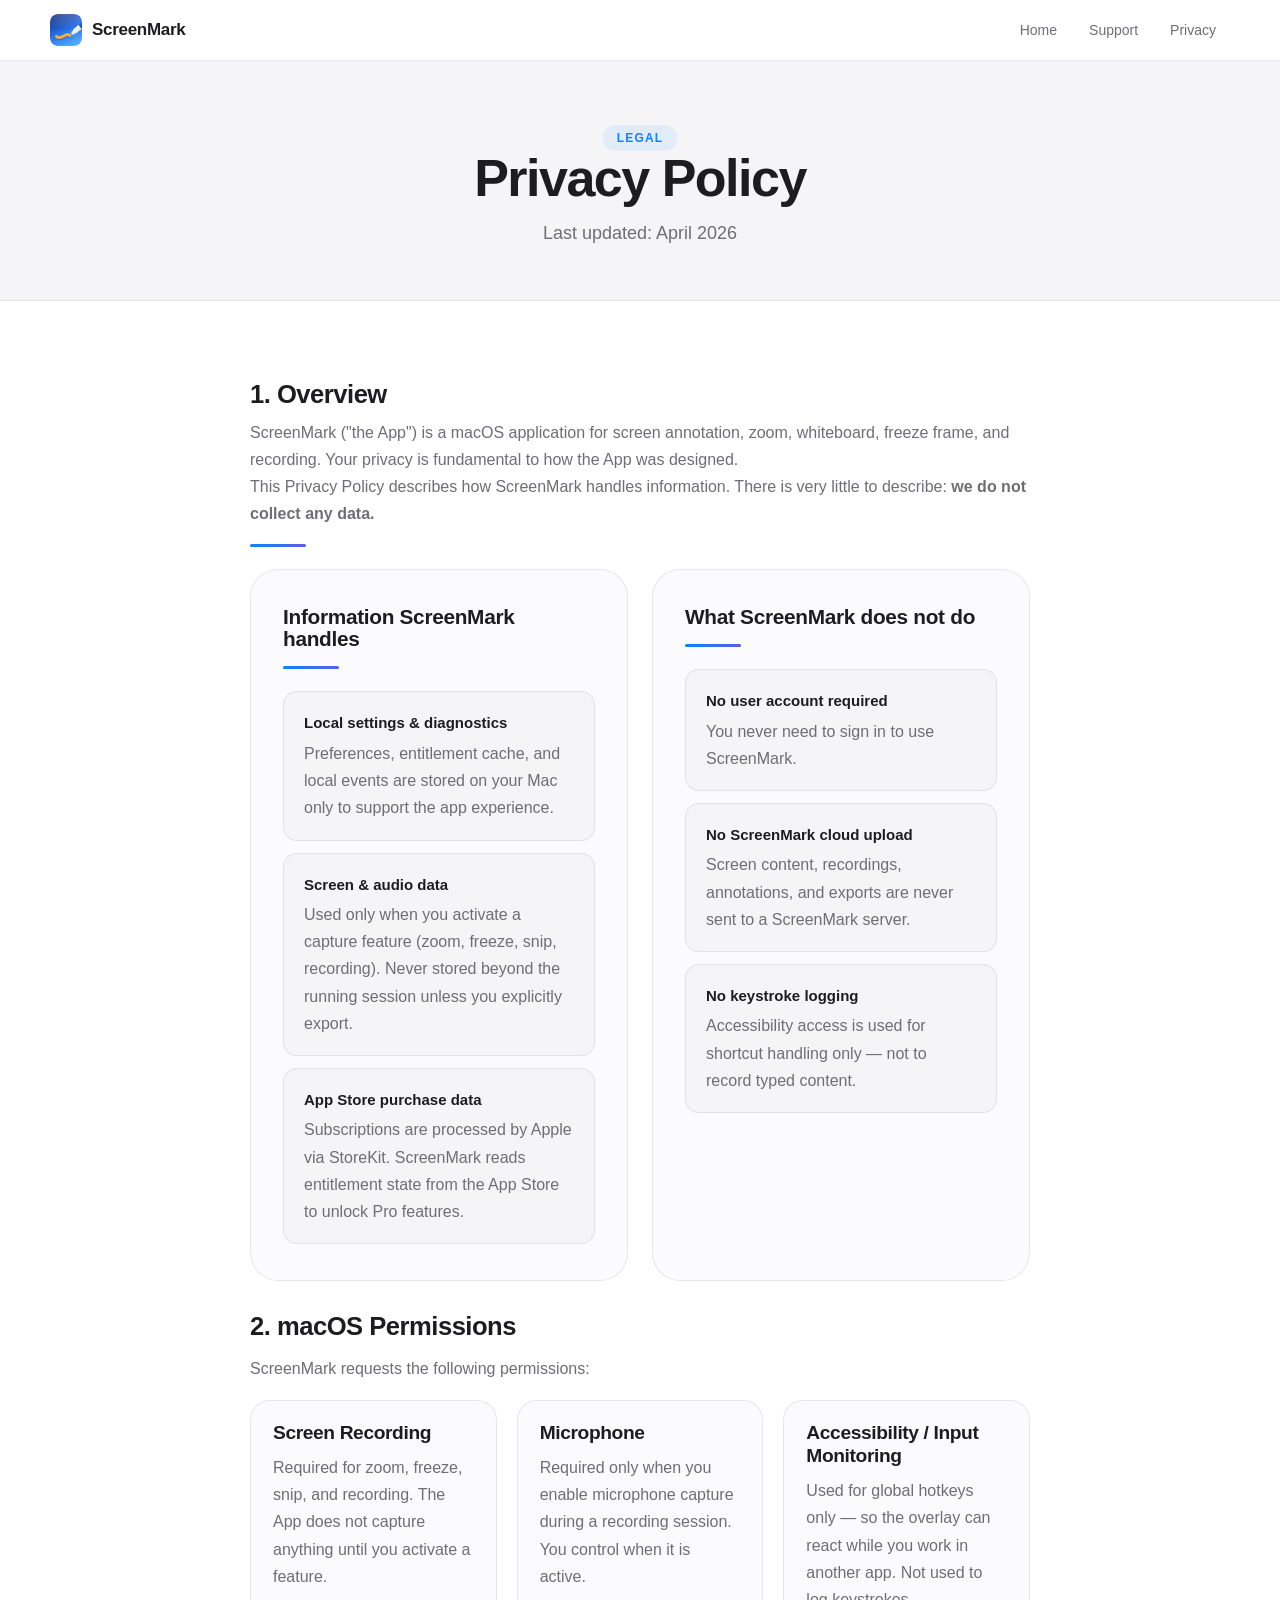
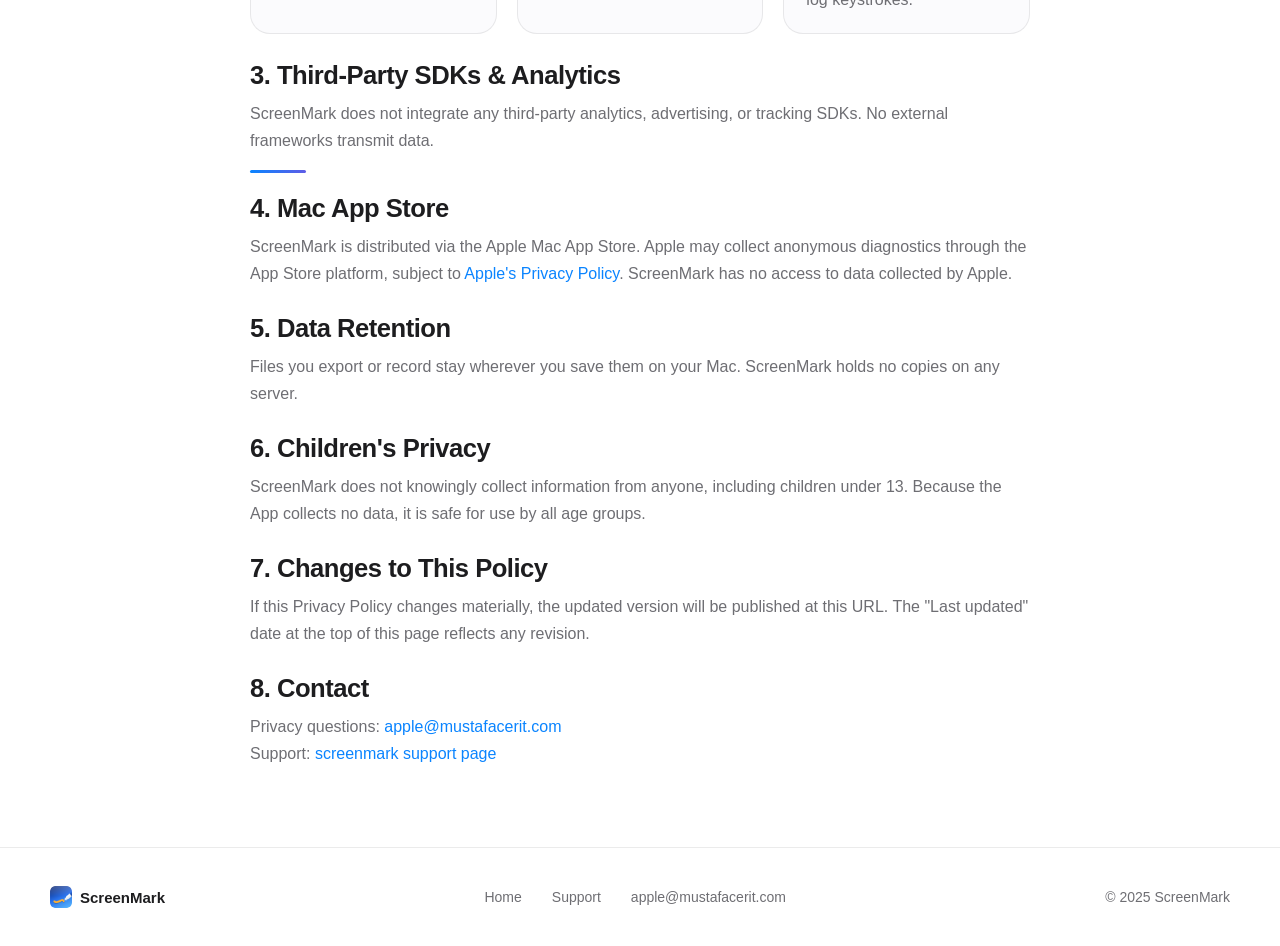
==== commit 7879eca7: "Fix logo, remove unnecessary sections, update date - Replace emoji ✏️ with actual app icon in nav an" ====
--- a/privacy/index.html
+++ b/privacy/index.html
@@ -12,7 +12,7 @@
   <header class="site-header">
     <div class="shell">
       <a class="brand" href="../">
-        <span class="brand-mark">✏️</span>
+        <img src="../assets/app-icon.png" alt="ScreenMark" style="width:32px;height:32px;border-radius:8px;flex-shrink:0">
         ScreenMark
       </a>
       <nav class="nav" aria-label="Primary">
@@ -28,16 +28,11 @@
     <div class="page-hero">
       <span class="eyebrow">Legal</span>
       <h1>Privacy Policy</h1>
-      <p>Last updated: April 2025</p>
+      <p>Last updated: April 2026</p>
     </div>
 
     <section class="section">
       <div class="shell" style="max-width:780px">
-
-        <div class="highlight-box">
-          <strong>🔒 The short version</strong>
-          <p>ScreenMark does not collect, store, or transmit any personal data or usage information. Everything stays entirely on your Mac.</p>
-        </div>
 
         <h2 style="font-size:1.6rem;letter-spacing:-0.5px;margin-bottom:10px">1. Overview</h2>
         <p>ScreenMark ("the App") is a macOS application for screen annotation, zoom, whiteboard, freeze frame, and recording. Your privacy is fundamental to how the App was designed.</p>
@@ -130,7 +125,9 @@
 
   <footer class="site-footer">
     <div class="shell">
-      <span class="footer-brand">✏️ ScreenMark</span>
+      <a class="footer-brand" href="../" style="display:inline-flex;align-items:center;gap:8px;text-decoration:none">
+        <img src="../assets/app-icon.png" alt="" style="width:22px;height:22px;border-radius:5px"> ScreenMark
+      </a>
       <div class="footer-links">
         <a href="../">Home</a>
         <a href="../support/">Support</a>
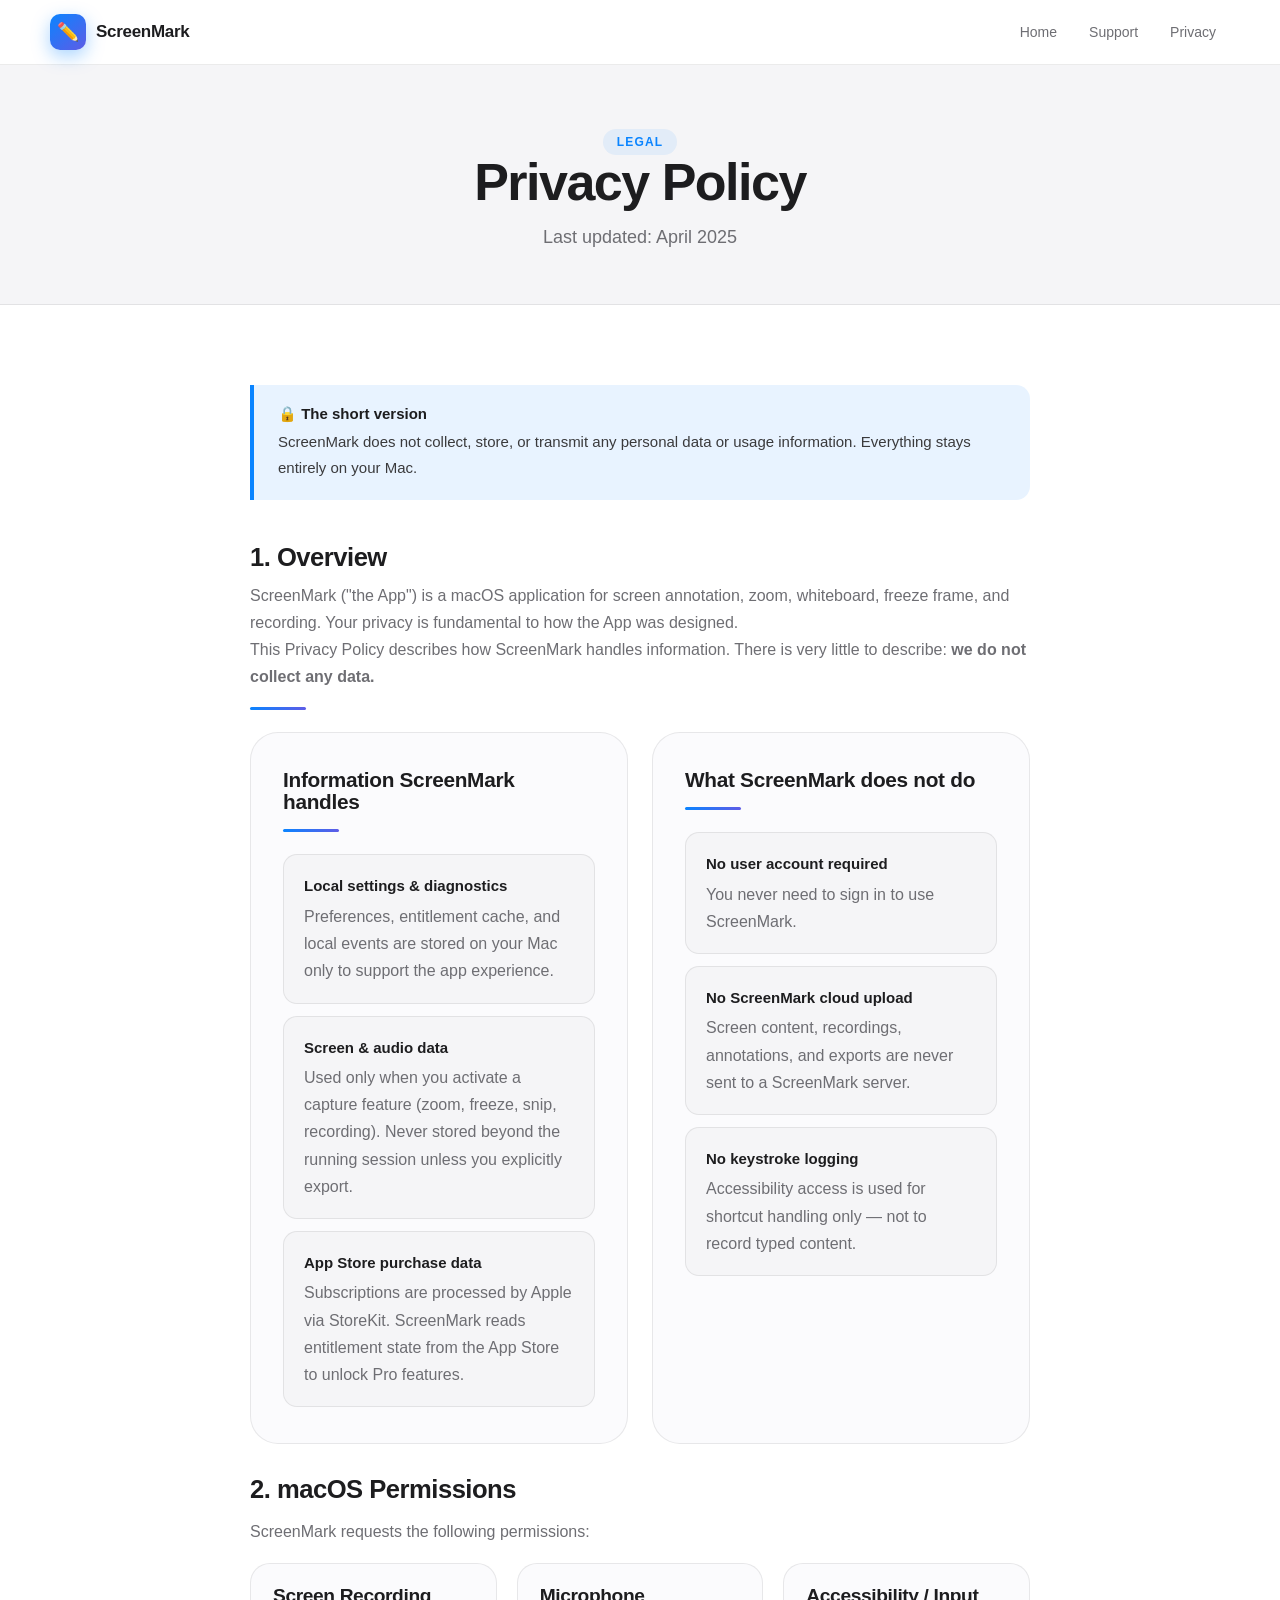
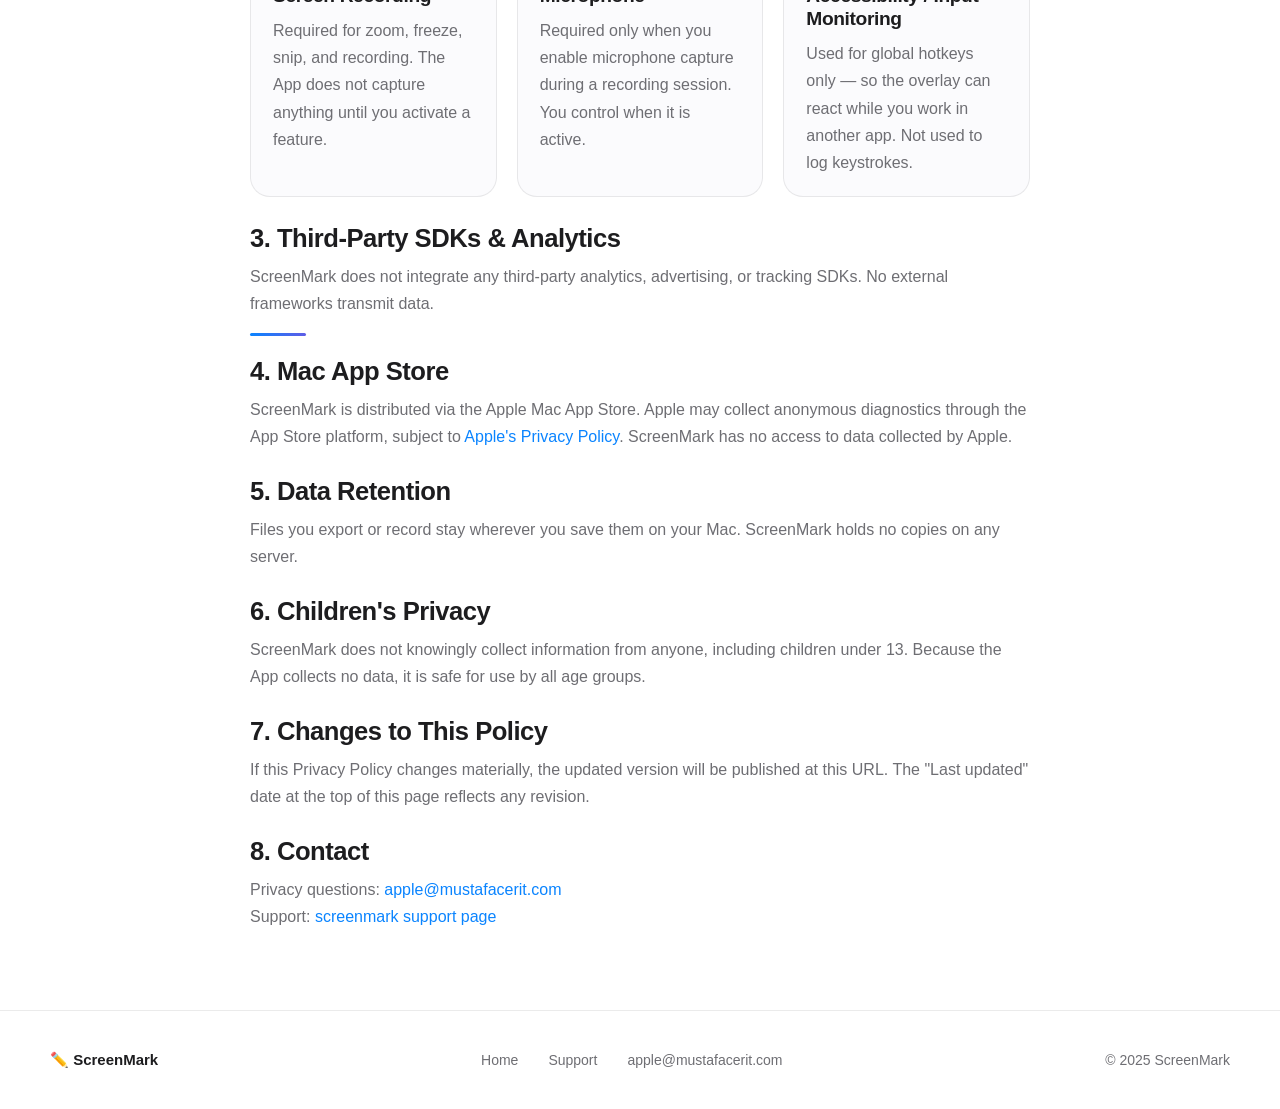
==== commit c7e10040: "Update GitHub Pages with Sprint 9 Batch 2 features - Updated features grid: 8 cards (Draw, Zoom, Fre" ====
--- a/privacy/index.html
+++ b/privacy/index.html
@@ -12,7 +12,7 @@
   <header class="site-header">
     <div class="shell">
       <a class="brand" href="../">
-        <img src="../assets/app-icon.png" alt="ScreenMark" style="width:32px;height:32px;border-radius:8px;flex-shrink:0">
+        <span class="brand-mark">✏️</span>
         ScreenMark
       </a>
       <nav class="nav" aria-label="Primary">
@@ -28,11 +28,16 @@
     <div class="page-hero">
       <span class="eyebrow">Legal</span>
       <h1>Privacy Policy</h1>
-      <p>Last updated: April 2026</p>
+      <p>Last updated: April 2025</p>
     </div>
 
     <section class="section">
       <div class="shell" style="max-width:780px">
+
+        <div class="highlight-box">
+          <strong>🔒 The short version</strong>
+          <p>ScreenMark does not collect, store, or transmit any personal data or usage information. Everything stays entirely on your Mac.</p>
+        </div>
 
         <h2 style="font-size:1.6rem;letter-spacing:-0.5px;margin-bottom:10px">1. Overview</h2>
         <p>ScreenMark ("the App") is a macOS application for screen annotation, zoom, whiteboard, freeze frame, and recording. Your privacy is fundamental to how the App was designed.</p>
@@ -125,9 +130,7 @@
 
   <footer class="site-footer">
     <div class="shell">
-      <a class="footer-brand" href="../" style="display:inline-flex;align-items:center;gap:8px;text-decoration:none">
-        <img src="../assets/app-icon.png" alt="" style="width:22px;height:22px;border-radius:5px"> ScreenMark
-      </a>
+      <span class="footer-brand">✏️ ScreenMark</span>
       <div class="footer-links">
         <a href="../">Home</a>
         <a href="../support/">Support</a>
--- a/assets/site.css
+++ b/assets/site.css
@@ -271,6 +271,21 @@
 .card-icon.green  { background: #e4f7ed; }
 .card-icon.pink   { background: #ffe4f0; }
 .card-icon.teal   { background: #e4f5f5; }
+.card-icon.yellow { background: #fffbe4; }
+.card-icon.indigo { background: #eaebff; }
+
+.pro-badge {
+  display: inline-block;
+  background: #6366f1;
+  color: #fff;
+  font-size: 9px;
+  font-weight: 800;
+  letter-spacing: .04em;
+  padding: 1px 5px;
+  border-radius: 4px;
+  vertical-align: middle;
+  line-height: 1.6;
+}
 
 /* ── SCREENSHOT GALLERY ── */
 .gallery-section {
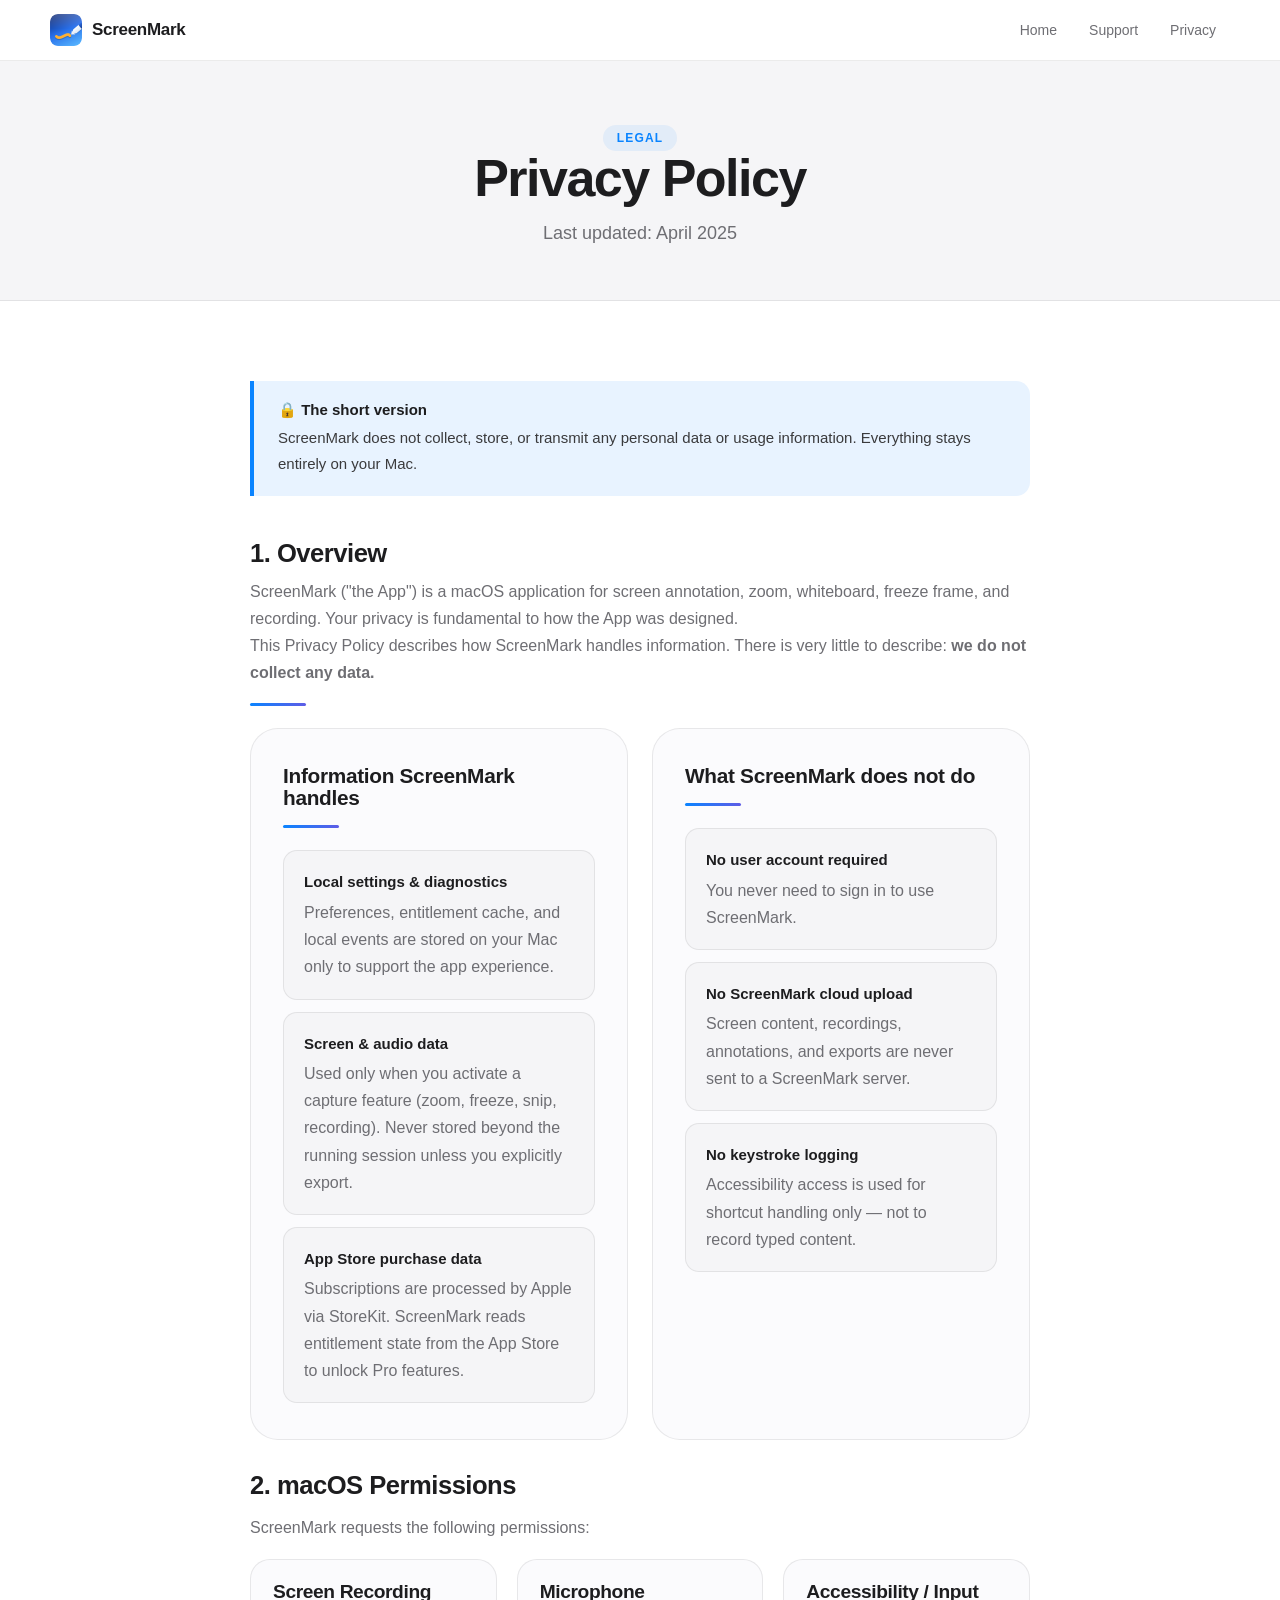
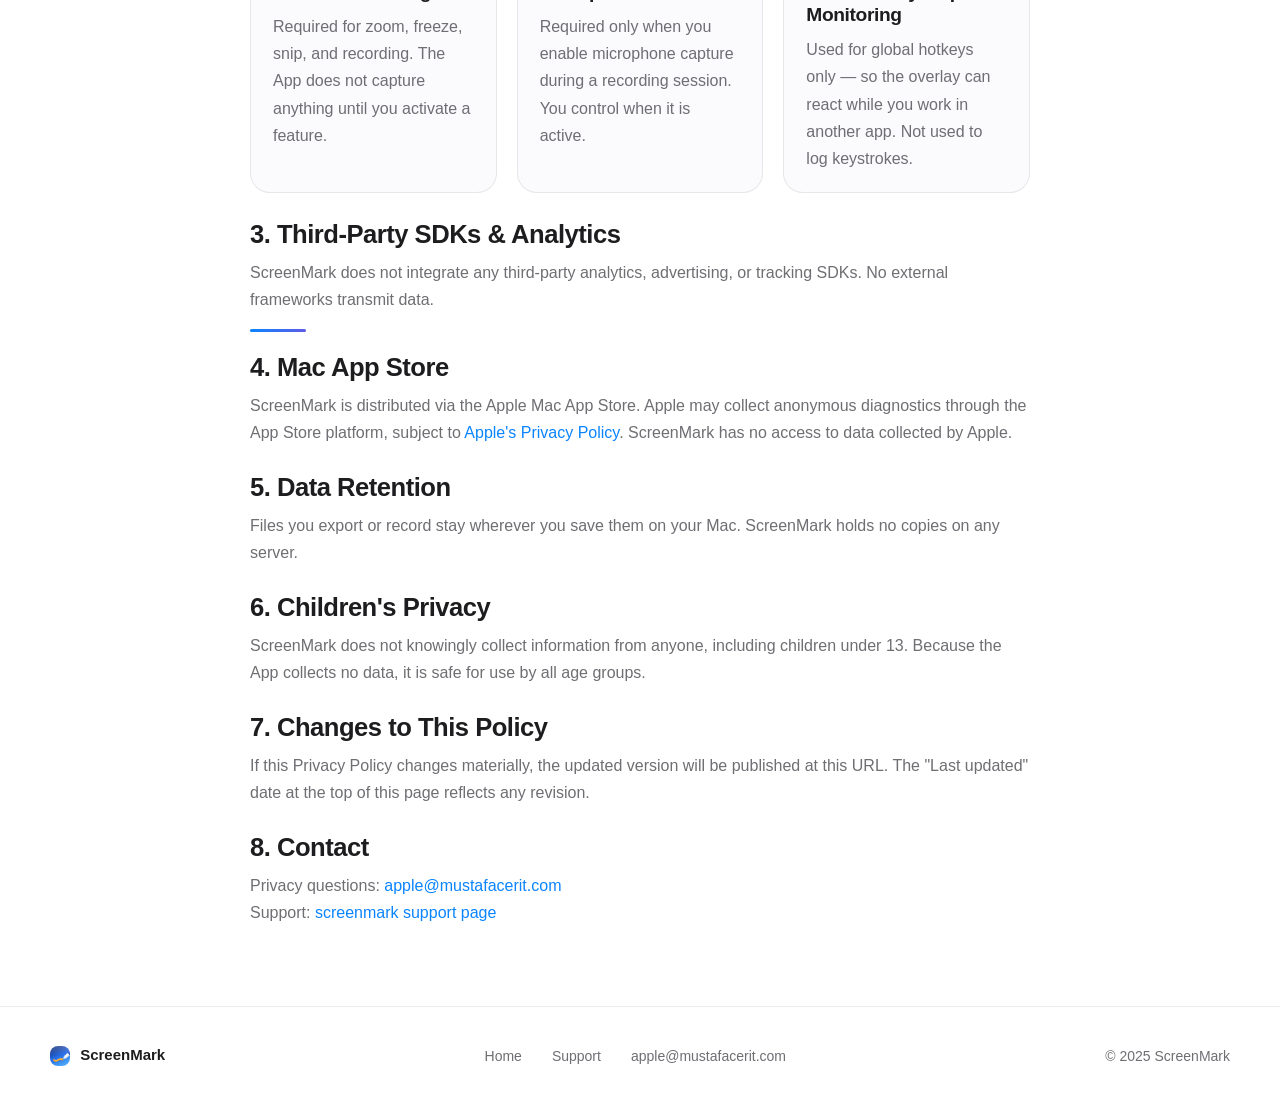
==== commit 4da635d7: "Add real app icon, update support page GitHub links to screenmark-public - Replace emoji brand marks" ====
--- a/privacy/index.html
+++ b/privacy/index.html
@@ -12,7 +12,7 @@
   <header class="site-header">
     <div class="shell">
       <a class="brand" href="../">
-        <span class="brand-mark">✏️</span>
+        <img src="../assets/icon.png" alt="ScreenMark icon" class="brand-icon">
         ScreenMark
       </a>
       <nav class="nav" aria-label="Primary">
@@ -130,7 +130,7 @@
 
   <footer class="site-footer">
     <div class="shell">
-      <span class="footer-brand">✏️ ScreenMark</span>
+      <span class="footer-brand"><img src="../assets/icon.png" alt="" class="brand-icon" style="width:20px;height:20px;vertical-align:middle;margin-right:6px;"> ScreenMark</span>
       <div class="footer-links">
         <a href="../">Home</a>
         <a href="../support/">Support</a>
--- a/assets/site.css
+++ b/assets/site.css
@@ -647,3 +647,10 @@
   .site-footer .shell { flex-direction: column; align-items: flex-start; }
   .nav .nav-hide-sm { display: none; }
 }
+
+.brand-icon {
+  width: 32px; height: 32px;
+  border-radius: 8px;
+  flex-shrink: 0;
+  object-fit: contain;
+}
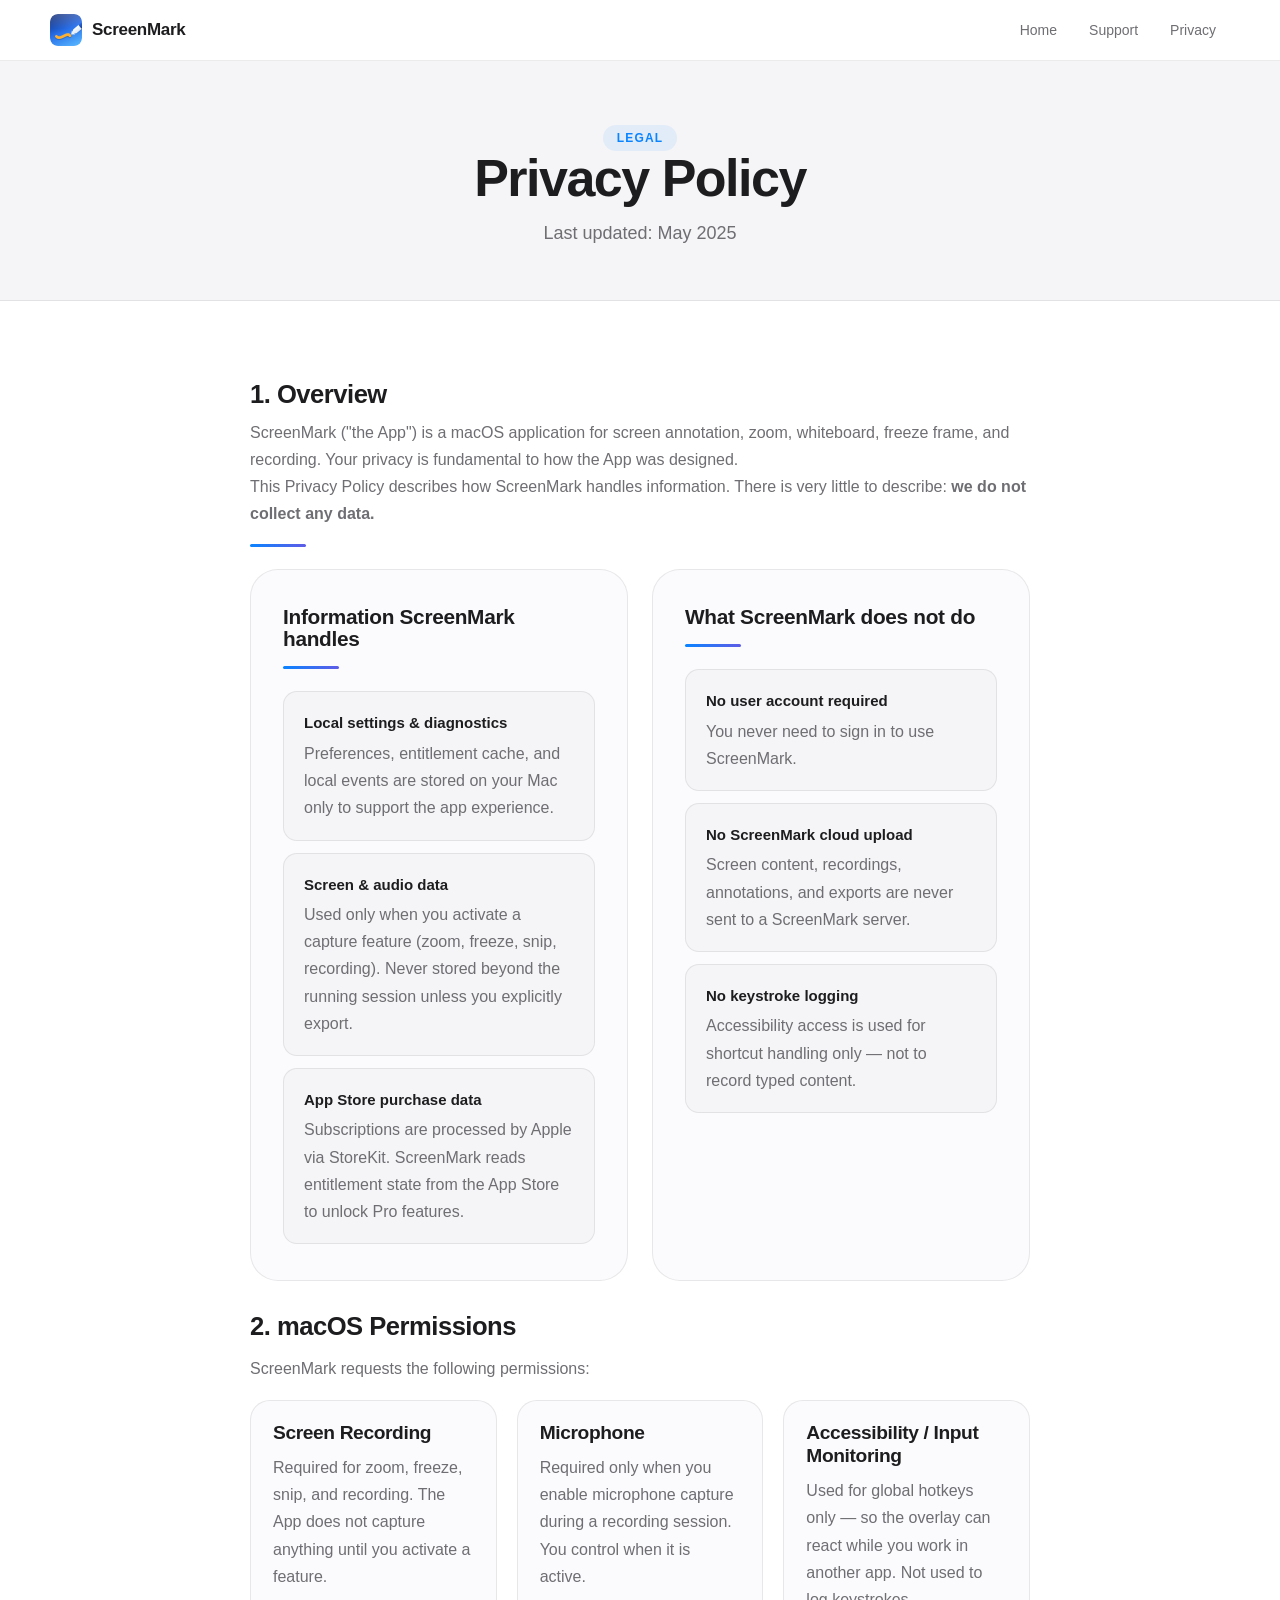
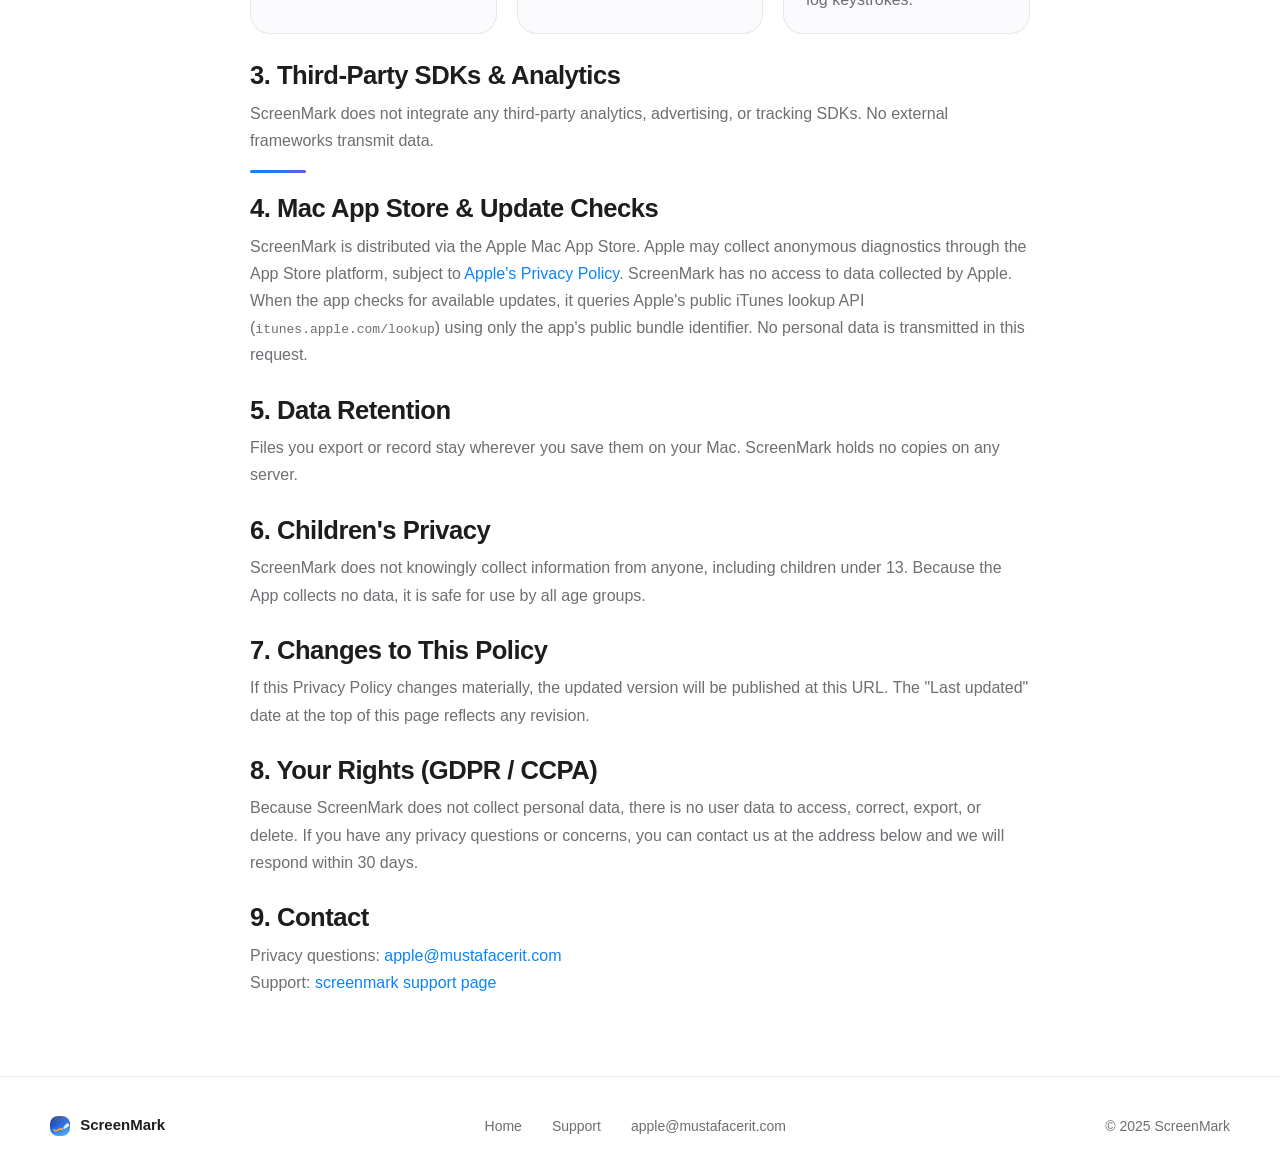
==== commit 5d0d8804: "Privacy policy: remove short version callout, add GDPR rights section, note iTunes update check - Re" ====
--- a/privacy/index.html
+++ b/privacy/index.html
@@ -28,16 +28,11 @@
     <div class="page-hero">
       <span class="eyebrow">Legal</span>
       <h1>Privacy Policy</h1>
-      <p>Last updated: April 2025</p>
+      <p>Last updated: May 2025</p>
     </div>
 
     <section class="section">
       <div class="shell" style="max-width:780px">
-
-        <div class="highlight-box">
-          <strong>🔒 The short version</strong>
-          <p>ScreenMark does not collect, store, or transmit any personal data or usage information. Everything stays entirely on your Mac.</p>
-        </div>
 
         <h2 style="font-size:1.6rem;letter-spacing:-0.5px;margin-bottom:10px">1. Overview</h2>
         <p>ScreenMark ("the App") is a macOS application for screen annotation, zoom, whiteboard, freeze frame, and recording. Your privacy is fundamental to how the App was designed.</p>
@@ -107,8 +102,9 @@
 
         <div class="accent-rule"></div>
 
-        <h2 style="font-size:1.6rem;letter-spacing:-0.5px;margin-bottom:10px">4. Mac App Store</h2>
+        <h2 style="font-size:1.6rem;letter-spacing:-0.5px;margin-bottom:10px">4. Mac App Store &amp; Update Checks</h2>
         <p>ScreenMark is distributed via the Apple Mac App Store. Apple may collect anonymous diagnostics through the App Store platform, subject to <a href="https://www.apple.com/legal/privacy/" target="_blank" rel="noopener" style="color:var(--accent)">Apple's Privacy Policy</a>. ScreenMark has no access to data collected by Apple.</p>
+        <p>When the app checks for available updates, it queries Apple's public iTunes lookup API (<code>itunes.apple.com/lookup</code>) using only the app's public bundle identifier. No personal data is transmitted in this request.</p>
 
         <h2 style="font-size:1.6rem;letter-spacing:-0.5px;margin-bottom:10px;margin-top:28px">5. Data Retention</h2>
         <p>Files you export or record stay wherever you save them on your Mac. ScreenMark holds no copies on any server.</p>
@@ -119,7 +115,10 @@
         <h2 style="font-size:1.6rem;letter-spacing:-0.5px;margin-bottom:10px;margin-top:28px">7. Changes to This Policy</h2>
         <p>If this Privacy Policy changes materially, the updated version will be published at this URL. The "Last updated" date at the top of this page reflects any revision.</p>
 
-        <h2 style="font-size:1.6rem;letter-spacing:-0.5px;margin-bottom:10px;margin-top:28px">8. Contact</h2>
+        <h2 style="font-size:1.6rem;letter-spacing:-0.5px;margin-bottom:10px;margin-top:28px">8. Your Rights (GDPR / CCPA)</h2>
+        <p>Because ScreenMark does not collect personal data, there is no user data to access, correct, export, or delete. If you have any privacy questions or concerns, you can contact us at the address below and we will respond within 30 days.</p>
+
+        <h2 style="font-size:1.6rem;letter-spacing:-0.5px;margin-bottom:10px;margin-top:28px">9. Contact</h2>
         <p>Privacy questions: <a href="mailto:apple@mustafacerit.com" style="color:var(--accent)">apple@mustafacerit.com</a><br>
         Support: <a href="../support/" style="color:var(--accent)">screenmark support page</a></p>
 
